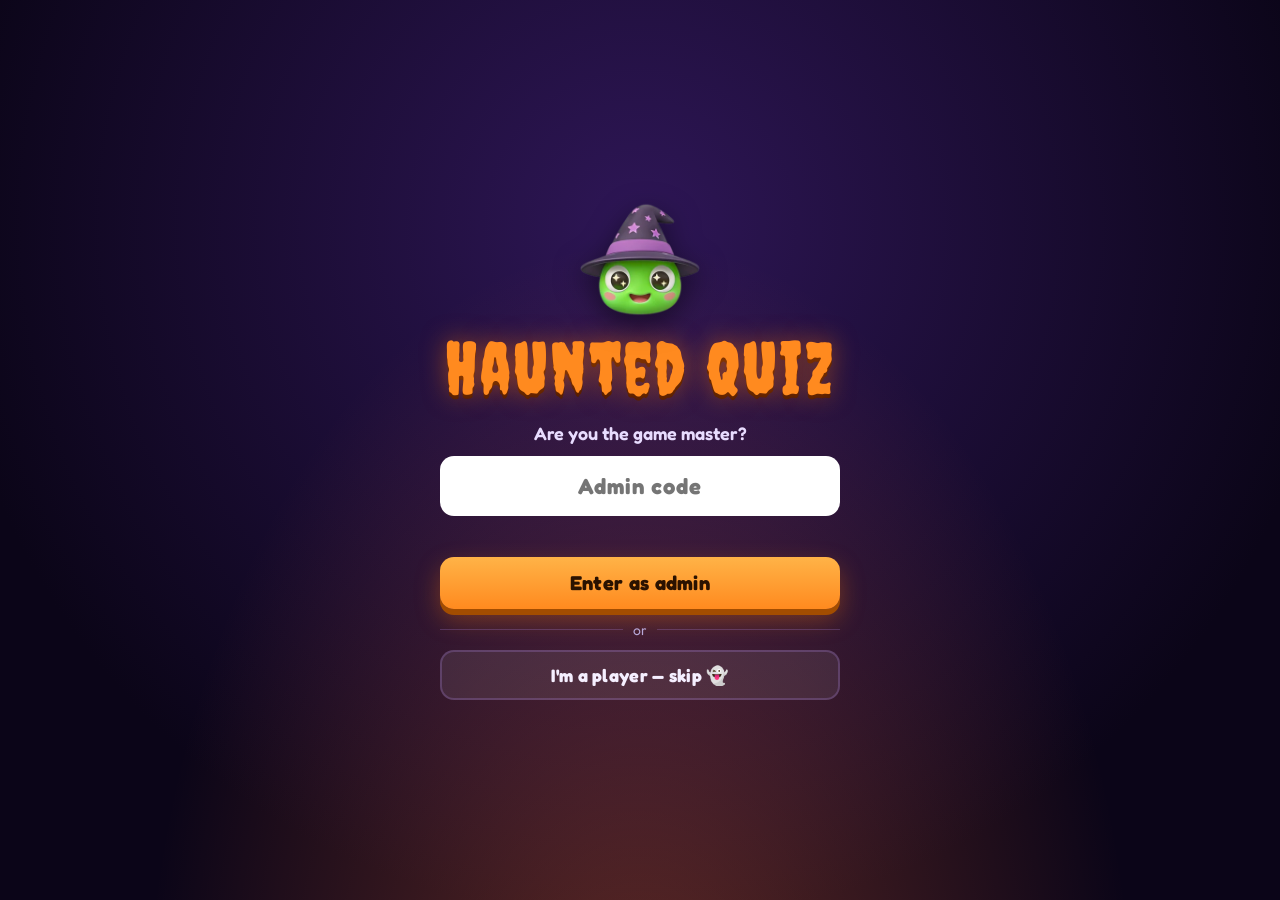
==== index.html @ 43443fa1 "Add files via upload" ====
<!doctype html>
<html lang="en">
<head>
  <meta charset="utf-8">
  <meta name="viewport" content="width=device-width, initial-scale=1">
  <title>Haunted Quiz</title>
  <link rel="icon" href="assets/img/pumpkin.svg">
  <link rel="stylesheet" href="css/common.css">
  <link rel="stylesheet" href="css/host.css">
  <script src="lib/qrcode.js"></script>
  <script src="lib/supabase.js"></script>
  <script type="importmap">{ "imports": { "three": "./lib/three/three.module.js", "three/addons/": "./lib/three/addons/" } }</script>
</head>
<body>
  <div id="stage"></div>

  <div id="loading">
    <p>Summoning the castle…</p>
    <div class="bar"><i></i></div>
  </div>

  <!-- LOBBY -->
  <section id="scr-lobby" class="screen hidden">
    <div class="join-card">
      <div class="logo">Haunted Quiz<small>HALLOWEEN NIGHT</small></div>
      <div class="qr" id="qr"></div>
      <div class="scan">Scan to join, or open</div>
      <div class="url" id="join-url"></div>
      <div class="pin"><span>Game PIN</span><b id="pin">------</b></div>
      <div class="quiz-info" id="quiz-info">Loading quiz…</div>
      <div class="mode-warn hidden" id="mode-warn">LOCAL DEMO mode — players must be tabs in this same browser. Add your Supabase keys in <b>js/config.js</b> to play on phones.</div>
    </div>
    <div class="lobby-main">
      <div class="lobby-top">
        <h2>Waiting for souls…</h2>
        <div class="count-pill" id="count-pill" title="Players in the castle"><img src="assets/avatars/witch.webp" alt=""><b id="count">0</b></div>
      </div>
      <div class="players" id="players">
        <div class="empty"><span class="ghosty">👻</span>Scan the QR code to enter the castle</div>
      </div>
      <div class="lobby-bottom">
        <span class="hint">Click a player to remove them</span>
        <button class="btn" id="btn-start">Start the game</button>
      </div>
    </div>
  </section>

  <!-- INTRO -->
  <section id="scr-intro" class="screen hidden">
    <div class="intro-title">Enter… if you dare!</div>
  </section>

  <!-- QUESTION / REVEAL -->
  <section id="scr-question" class="screen hidden">
    <div class="q-head">
      <div class="q-num" id="q-num"></div>
      <div class="q-text" id="q-text"></div>
    </div>
    <div class="pre-bar"><i id="pre-bar"></i></div>
    <div class="walk-banner"><b id="walk-num">Question 1 of 5</b><span><em>Kamereo</em> sneaks deeper into the hallway…</span></div>
    <div class="q-mid">
      <div class="timer" id="timer">
        <svg viewBox="0 0 100 100"><circle cx="50" cy="50" r="44"/><circle class="prog" id="timer-prog" cx="50" cy="50" r="44" stroke-dasharray="276.46" stroke-dashoffset="0"/></svg>
        <b id="timer-num">20</b>
      </div>
      <div class="q-media" id="q-media"></div>
      <div class="answered"><b id="ans-count">0</b><span>answers</span></div>
    </div>
    <div class="result-banner" id="result-banner"></div>
    <div class="tiles" id="tiles"></div>
  </section>

  <!-- SCOREBOARD -->
  <section id="scr-board" class="screen hidden">
    <div class="board">
      <h2>Scoreboard</h2>
      <div class="sub" id="board-sub"></div>
      <div class="board-grid">
        <div class="dist">
          <div class="dist-q" id="dist-q"></div>
          <div class="dist-bars" id="dist-bars"></div>
          <div class="dist-foot" id="dist-foot"></div>
        </div>
        <div class="board-side">
          <div class="board-list" id="board-list"></div>
          <div class="fastest" id="fastest"></div>
        </div>
      </div>
    </div>
  </section>

  <!-- FINAL -->
  <section id="scr-final" class="screen hidden">
    <h2>The Champions</h2>
    <div class="podium" id="podium"></div>
    <div class="final-rest" id="final-rest"></div>
  </section>
  <canvas id="confetti"></canvas>

  <div class="controls">
    <button class="btn hidden" id="btn-next">Next ▶</button>
  </div>
  <div class="corner">
    <button id="btn-full" title="Fullscreen (F)">⛶</button>
    <button id="btn-mute" title="Mute (M)">🔊</button>
    <button id="btn-restart" class="pill hidden" title="Restart from the beginning">⟲ Restart</button>
    <button id="btn-exit" class="pill hidden" title="Exit to the lobby">✕ Exit</button>
  </div>

  <!-- admin-only question editor (📝) -->
  <aside id="editor" class="editor">
    <div class="editor-top">
      <b>📝 Edit questions</b>
      <button class="link" id="editor-logout" title="Log out admin">Log out</button>
      <button class="x" id="editor-close" title="Close">✕</button>
    </div>
    <div id="editor-body"></div>
  </aside>

  <script type="module" src="js/host.js"></script>
</body>
</html>
---- css/common.css ----
@import url('https://fonts.googleapis.com/css2?family=Creepster&family=Fredoka:wght@400;500;600;700&display=swap');

:root {
  --bg: #0f0820;
  --bg2: #1d0f38;
  --panel: rgba(24, 12, 46, 0.78);
  --panel-solid: #1e1038;
  --line: rgba(190, 150, 255, 0.22);
  --text: #f5efff;
  --muted: #b8a8d8;
  --orange: #ff8a1f;
  --orange2: #ffb347;
  --purple: #8b5cf6;
  --green: #3ddc84;
  --red: #ff4d5e;
  --gold: #ffd166;
  --silver: #d6dde8;
  --bronze: #e0955a;
  --radius: 18px;
  --title: 'Creepster', 'Fredoka', cursive;
  --body: 'Fredoka', system-ui, -apple-system, 'Segoe UI', sans-serif;
}

* { box-sizing: border-box; }
html, body { margin: 0; height: 100%; }
body {
  background: var(--bg);
  color: var(--text);
  font-family: var(--body);
  -webkit-font-smoothing: antialiased;
  overflow: hidden;
  -webkit-tap-highlight-color: transparent;
}
button { font-family: inherit; cursor: pointer; }
.hidden { display: none !important; }

.btn {
  border: 0;
  border-radius: 14px;
  padding: 14px 26px;
  font-size: 20px;
  font-weight: 700;
  color: #2a1200;
  background: linear-gradient(180deg, var(--orange2), var(--orange));
  box-shadow: 0 6px 0 #a34d00, 0 10px 24px rgba(255, 120, 0, 0.35);
  transition: transform .08s, box-shadow .08s, filter .2s;
  letter-spacing: .3px;
}
.btn:hover { filter: brightness(1.08); }
.btn:active { transform: translateY(4px); box-shadow: 0 2px 0 #a34d00, 0 4px 12px rgba(255, 120, 0, 0.3); }
.btn:disabled { filter: grayscale(.8) brightness(.7); cursor: not-allowed; }
.btn.ghost {
  background: rgba(255, 255, 255, 0.08);
  color: var(--text);
  box-shadow: inset 0 0 0 2px var(--line);
}
.btn.ghost:active { transform: translateY(1px); }

/* night background for non-3D pages */
.night-bg {
  position: fixed; inset: 0; z-index: -1; overflow: hidden;
  background:
    radial-gradient(ellipse at 50% 120%, rgba(255, 110, 60, .35), transparent 55%),
    radial-gradient(ellipse at 20% 10%, rgba(120, 60, 220, .35), transparent 50%),
    linear-gradient(180deg, #0b0518 0%, #1d0d3a 55%, #3a1446 100%);
}
.night-bg .moon {
  position: absolute; width: min(46vw, 260px); aspect-ratio: 1; right: -6%; top: 4%;
  background: url('../assets/img/moon.webp') center/contain no-repeat;
  filter: drop-shadow(0 0 40px rgba(255, 230, 150, .55));
  opacity: .95;
}
.night-bg .bats {
  position: absolute; width: min(26vw, 150px); aspect-ratio: 488/706; left: 6%; top: 6%;
  background: url('../assets/img/bats.webp') center/contain no-repeat;
  filter: invert(0) brightness(.4); opacity: .8;
  animation: bats 9s ease-in-out infinite alternate;
}
.night-bg .bushes {
  position: absolute; left: -2%; right: -2%; bottom: -1px; height: min(26vw, 190px);
  background: url('../assets/img/bushes.webp') center bottom/cover no-repeat;
}
.night-bg .fog {
  position: absolute; left: -20%; right: -20%; bottom: 0; height: 40%;
  background: radial-gradient(ellipse at 30% 100%, rgba(200, 180, 255, .18), transparent 60%),
              radial-gradient(ellipse at 75% 100%, rgba(200, 180, 255, .14), transparent 60%);
  animation: fog 14s ease-in-out infinite alternate;
}
@keyframes bats { from { transform: translate(0, 0) rotate(-4deg); } to { transform: translate(18px, -10px) rotate(4deg); } }
@keyframes fog { from { transform: translateX(-4%); } to { transform: translateX(4%); } }

/* avatar head (3D-style PNG heads with transparent background) */
.av {
  width: 64px; height: 64px; position: relative; flex: none;
  display: grid; place-items: center;
}
.av::before { /* soft glow disc behind the head */
  content: ''; position: absolute; inset: 12% 8% 4%; border-radius: 50%;
  background: radial-gradient(circle at 50% 45%, rgba(170, 120, 255, .45), rgba(40, 15, 80, 0) 70%);
}
.av img { position: relative; width: 100%; height: 100%; object-fit: contain; display: block; filter: drop-shadow(0 4px 6px rgba(0, 0, 0, .5)); }

/* answer shapes */
.shape { width: 1em; height: 1em; display: inline-block; flex: none; }
.shape svg { width: 100%; height: 100%; display: block; }

.title-font { font-family: var(--title); letter-spacing: 2px; font-weight: 400; }

/* ---------- entry gate: admin code or skip ---------- */
.gate { position: fixed; inset: 0; z-index: 100; display: grid; place-items: center; padding: 20px;
  background: radial-gradient(ellipse at 50% 120%, rgba(255, 110, 60, .35), transparent 55%), radial-gradient(circle at 50% 25%, #2e1656, #0b0518 75%); }
.gate-card { width: min(400px, 100%); display: flex; flex-direction: column; gap: 12px; text-align: center; animation: gmIn .4s cubic-bezier(.2, 1.4, .4, 1); }
.gate-img { width: 120px; margin: 0 auto; filter: drop-shadow(0 8px 14px rgba(0, 0, 0, .5)); animation: gateFloat 2.6s ease-in-out infinite; }
@keyframes gateFloat { 50% { transform: translateY(-10px); } }
.gate-card h1 { margin: 0; font-family: var(--title); font-weight: 400; font-size: clamp(48px, 13vw, 72px); color: var(--orange); letter-spacing: 2px; text-shadow: 0 0 24px rgba(255, 120, 0, .5), 0 4px 0 #4a1800; line-height: 1; }
.gate-q { margin: 6px 0 0; color: #e8dcff; font-size: 18px; font-weight: 600; }
.gate-card input { font: 700 22px var(--body); letter-spacing: 3px; text-align: center; text-transform: uppercase; padding: 14px; border-radius: 14px; border: 3px solid transparent; outline: none; color: #1d0f38; }
.gate-card input:focus { border-color: var(--orange); }
.gate-card input::placeholder { letter-spacing: 1px; text-transform: none; }
.gate-err { min-height: 1.2em; color: #ff9aa4; font-weight: 600; font-size: 14px; }
.gate-or { display: flex; align-items: center; gap: 10px; color: var(--muted); font-size: 14px; }
.gate-or::before, .gate-or::after { content: ''; flex: 1; height: 1px; background: var(--line); }
.gate-skip { font-size: 18px; }
@keyframes gmIn { from { transform: scale(.85); opacity: 0; } }

/* ---------- 📝 admin-only note button ---------- */
.note-btn { position: fixed; top: 12px; right: 12px; z-index: 80; width: 46px; height: 46px; border-radius: 14px;
  border: 1px solid rgba(255, 209, 102, .6); background: rgba(30, 14, 50, .85); color: #ffd166; display: grid; place-items: center;
  box-shadow: 0 6px 18px rgba(0, 0, 0, .4); backdrop-filter: blur(6px); transition: transform .15s, background .15s; }
.note-btn:hover { transform: scale(1.08); background: rgba(80, 40, 130, .9); }

/* ---------- question editor (admin) ---------- */
.qeditor { display: flex; flex-direction: column; gap: 12px; }
.qeditor .qe-info { background: rgba(255, 255, 255, .05); border: 1px solid var(--line); border-radius: 14px; padding: 12px; font-size: 14px; }
.qeditor .qe-help { color: var(--muted); font-size: 13px; margin-top: 6px; }
.qeditor .ok { color: var(--green); } .qeditor .bad { color: #ff8a95; }
.qe-card { background: var(--panel-solid); border: 1px solid var(--line); border-radius: 14px; padding: 12px; display: flex; flex-direction: column; gap: 8px; }
.qe-head { display: flex; align-items: center; }
.qe-head b { flex: 1; }
.qe-tools button { border: 0; background: rgba(255, 255, 255, .08); color: #fff; border-radius: 8px; width: 34px; height: 30px; margin-left: 4px; font-size: 15px; }
.qe-card textarea, .qe-card input { width: 100%; font: 600 16px var(--body); border-radius: 10px; border: 2px solid transparent; padding: 10px; color: #1d0f38; background: #fff; resize: vertical; outline: none; }
.qe-card textarea:focus, .qe-card input:focus { border-color: var(--orange); }
.qe-card .ans { display: flex; align-items: center; gap: 8px; }
.qe-card .ans span { width: 26px; height: 26px; border-radius: 50%; display: grid; place-items: center; font-weight: 700; flex: none; }
.qe-card .ans.ok span { background: var(--green); color: #06311b; }
.qe-card .ans.ok input { border-color: rgba(61, 220, 132, .7); }
.qe-card .ans.bad span { background: rgba(255, 77, 94, .35); color: #fff; }
.qe-add { width: 100%; font-size: 17px; }
.qe-savebar { position: sticky; bottom: 0; display: flex; align-items: center; gap: 12px; padding: 12px 0 4px; background: linear-gradient(transparent, #160b2a 30%); }
.qe-savebar .qe-status { flex: 1; font-size: 14px; color: var(--muted); }
.qe-savebar .qe-status.warn { color: #ffd166; }
.qe-savebar .btn { padding: 12px 26px; font-size: 18px; }
.toast { position: fixed; left: 50%; top: 16px; transform: translateX(-50%); z-index: 120; background: #2a1450; border: 1px solid var(--line); padding: 10px 18px; border-radius: 12px; max-width: 92vw; box-shadow: 0 10px 30px rgba(0, 0, 0, .5); }

/* ---------- 3D stage overlay (big screen + phones) ---------- */
.stage-canvas { position: absolute; inset: 0; width: 100%; height: 100%; display: block; }
.stage-overlay { position: absolute; inset: 0; pointer-events: none; overflow: hidden; z-index: 2; }
.stage-overlay .flash { position: absolute; inset: 0; background: #e8efff; opacity: 0; mix-blend-mode: screen; }
.stage-overlay .flash.warm { background: #fff3d0; mix-blend-mode: normal; }
.stage-overlay .bolt { position: absolute; inset: 0; width: 100%; height: 100%; opacity: 0; }
.stage-overlay .bolt polyline { fill: none; stroke: rgba(170, 190, 255, .7); stroke-width: 1.4; vector-effect: non-scaling-stroke; stroke-width: 10px; filter: blur(3px); }
.stage-overlay .bolt polyline.core { stroke: #fff; stroke-width: 3px; filter: none; }
.bubble {
  position: absolute; left: 0; top: 0; white-space: nowrap;
  background: #fff; color: #23103e; font-weight: 700; font-size: clamp(16px, 1.6vw, 26px);
  padding: 8px 16px; border-radius: 18px; box-shadow: 0 6px 18px rgba(0, 0, 0, .35);
  animation: bubbleIn .35s cubic-bezier(.2, 1.6, .4, 1) both;
}
.bubble::after { content: ''; position: absolute; left: 50%; bottom: -9px; margin-left: -9px; border: 9px solid transparent; border-bottom: 0; border-top-color: #fff; }
.bubble.shout { background: #ffe066; }
.bubble.shout::after { border-top-color: #ffe066; }
.bubble.boo { background: #ff4d5e; color: #fff; font-family: var(--title); font-size: clamp(30px, 4vw, 64px); letter-spacing: 3px; padding: 6px 22px; }
.bubble.boo::after { border-top-color: #ff4d5e; }
.bubble.good { background: #3ddc84; color: #06311b; }
.bubble.good::after { border-top-color: #3ddc84; }
.bubble.small { font-size: 22px; padding: 4px 10px; }
@keyframes bubbleIn { from { opacity: 0; scale: .4; } to { opacity: 1; scale: 1; } }
.stage-canvas { animation: stageFade 1.2s both; }
@keyframes stageFade { from { opacity: 0; } }

/* ---------- editor v6: countdown + media ---------- */
.qe-alltime { margin-top: 10px; display: flex; align-items: center; flex-wrap: wrap; gap: 8px; font-weight: 600; font-size: 14px; }
.qe-alltime input { width: 70px; font: 700 15px var(--body); border-radius: 8px; border: 2px solid transparent; padding: 5px 8px; color: #1d0f38; text-align: center; outline: none; }
.qe-alltime input:focus { border-color: var(--orange); }
.qe-mini { border: 1px solid var(--line); background: rgba(255, 255, 255, .08); color: #fff; border-radius: 9px; padding: 6px 11px; font: 600 13px var(--body); white-space: nowrap; }
.qe-mini:hover { background: rgba(255, 255, 255, .16); }
.qe-mini.danger { color: #ffb3b9; border-color: rgba(255, 120, 130, .4); }
.qe-time { display: flex; align-items: center; flex-wrap: wrap; gap: 6px; font-size: 14px; font-weight: 600; color: var(--muted); }
.qe-card .qe-time input { width: 74px; padding: 6px 8px; font-size: 15px; text-align: center; }
.qe-chips { display: inline-flex; gap: 4px; margin-left: auto; }
.qe-chips button { border: 1px solid var(--line); background: rgba(255, 255, 255, .06); color: var(--muted); border-radius: 99px; padding: 4px 10px; font: 600 12.5px var(--body); }
.qe-chips button.on { background: var(--orange); border-color: var(--orange); color: #2a1200; }
.qe-media { display: flex; flex-direction: column; gap: 6px; padding: 8px; border-radius: 10px; border: 1px dashed rgba(190, 150, 255, .35); background: rgba(255, 255, 255, .03); }
.qe-mbtns { display: flex; flex-wrap: wrap; gap: 6px; }
.qe-mprev { display: flex; gap: 10px; align-items: center; }
.qe-mthumb { width: 132px; max-height: 96px; object-fit: contain; border-radius: 8px; background: #000; flex: none; display: block; }
.qe-mside { display: flex; flex-direction: column; gap: 6px; min-width: 0; }
.qe-mnote { font-size: 12.5px; color: var(--green); line-height: 1.35; }
.qe-mnote.warn { color: #ffd166; }
.qe-merr { font-size: 13px; color: #ffb3b9; background: rgba(255, 77, 94, .12); border: 1px solid rgba(255, 77, 94, .35); padding: 7px 9px; border-radius: 8px; line-height: 1.35; }
.qe-mhint { font-size: 12px; color: var(--muted); line-height: 1.35; }
.qe-mbusy { display: flex; align-items: center; gap: 8px; font-size: 13px; color: var(--muted); }
.spin { width: 14px; height: 14px; border-radius: 50%; border: 2px solid rgba(255, 255, 255, .25); border-top-color: var(--orange); animation: spin .8s linear infinite; flex: none; display: inline-block; }
@keyframes spin { to { transform: rotate(360deg); } }
---- css/host.css ----
/* ================= HOST (big screen) ================= */
#stage { position: fixed; inset: 0; z-index: 0; }

.screen { position: fixed; inset: 0; z-index: 5; pointer-events: none; }
.screen > * { pointer-events: auto; }

/* loading */
body { background: radial-gradient(ellipse at 60% 40%, #3a1a5e, #12081f 70%); }
#loading { position: fixed; left: 50%; bottom: 22px; transform: translateX(-50%); z-index: 50; background: var(--panel); border: 1px solid var(--line); border-radius: 14px; padding: 10px 18px; transition: opacity .6s; display: flex; align-items: center; gap: 14px; }
#loading p { margin: 0; color: var(--muted); font-size: 15px; white-space: nowrap; }
#loading .bar { width: 180px; height: 8px; border-radius: 99px; background: rgba(255, 255, 255, .1); overflow: hidden; }
#loading .bar i { display: block; height: 100%; width: 0; background: linear-gradient(90deg, var(--purple), var(--orange)); transition: width .3s; }

/* ---------- lobby ---------- */
#scr-lobby { display: grid; grid-template-columns: minmax(300px, 25vw) 1fr; gap: 2vw; padding: 2.2vw; background: linear-gradient(90deg, rgba(10, 4, 24, .78), rgba(10, 4, 24, .35) 60%, rgba(10, 4, 24, .55)); }
.join-card {
  background: var(--panel); border: 1px solid var(--line); border-radius: 26px; padding: 22px;
  display: flex; flex-direction: column; align-items: center; gap: 12px; align-self: start;
  backdrop-filter: blur(8px); box-shadow: 0 20px 60px rgba(0, 0, 0, .4);
}
.join-card .logo { font-family: var(--title); font-size: clamp(34px, 3.4vw, 60px); color: var(--orange); line-height: .95; text-align: center; text-shadow: 0 0 24px rgba(255, 120, 0, .45); }
.join-card .logo small { display: block; font-size: .5em; color: #c9a8ff; letter-spacing: 4px; }
.qr { background: #fff; border-radius: 18px; padding: 12px; width: 100%; aspect-ratio: 1; display: grid; place-items: center; position: relative; }
.qr svg, .qr img { width: 100%; height: 100%; display: block; }
.qr::after { content: ''; position: absolute; width: 22%; aspect-ratio: 1; background: url('../assets/avatars/witch.webp') center/86% no-repeat #fff; border-radius: 12px; }
.join-card .scan { color: var(--muted); font-size: 15px; text-align: center; }
.join-card .url { font-weight: 600; font-size: 15px; color: #fff; word-break: break-all; text-align: center; background: rgba(255, 255, 255, .07); padding: 6px 10px; border-radius: 10px; }
.pin { text-align: center; }
.pin span { display: block; font-size: 14px; color: var(--muted); text-transform: uppercase; letter-spacing: 3px; }
.pin b { font-size: clamp(40px, 3.6vw, 64px); letter-spacing: 8px; color: #fff; }
.mode-warn { font-size: 13px; color: #ffcf8a; background: rgba(255, 140, 0, .14); border: 1px solid rgba(255, 140, 0, .35); padding: 8px 10px; border-radius: 10px; text-align: center; }

.lobby-main { display: flex; flex-direction: column; min-height: 0; }
.lobby-top { position: relative; display: flex; align-items: center; justify-content: center; margin-bottom: 16px; min-height: clamp(64px, 6vw, 100px); padding: 0 clamp(150px, 13vw, 230px); }
.lobby-top h2 { font-family: var(--title); font-weight: 400; font-size: clamp(36px, 3.6vw, 64px); margin: 0; color: #fff; text-shadow: 0 0 20px rgba(160, 100, 255, .7); letter-spacing: 3px; text-align: center; white-space: nowrap; }
.count-pill { position: absolute; right: 64px; top: 50%; translate: 0 -50%; display: flex; align-items: center; gap: 6px; background: var(--panel); border: 1px solid var(--line); padding: 6px 20px 6px 8px; border-radius: 99px; box-shadow: 0 8px 22px rgba(0, 0, 0, .35); backdrop-filter: blur(6px); }
.count-pill img { width: clamp(40px, 3.4vw, 58px); height: clamp(40px, 3.4vw, 58px); object-fit: contain; filter: drop-shadow(0 3px 6px rgba(0, 0, 0, .5)); animation: floaty 2.6s ease-in-out infinite; }
.count-pill b { font-size: clamp(30px, 2.8vw, 48px); line-height: 1; color: var(--orange2); min-width: 1.1em; text-align: center; font-variant-numeric: tabular-nums; }
.count-pill.bump b { animation: bump .4s; }
@keyframes bump { 50% { transform: scale(1.4); color: #fff; } }
.players {
  flex: 1; min-height: 0; overflow-y: auto; scrollbar-width: none; display: flex; flex-wrap: wrap; align-content: flex-start; justify-content: center;
  gap: 14px 10px; padding: 10px;
}
.players .empty { margin: auto; color: var(--muted); font-size: 24px; text-align: center; }
.players .empty .ghosty { font-size: 64px; display: block; animation: floaty 2.4s ease-in-out infinite; }
.pchip { display: flex; flex-direction: column; align-items: center; width: 104px; cursor: pointer; animation: pop .5s cubic-bezier(.2, 1.6, .4, 1) both; }
.pchip .bob { animation: floaty 2.6s ease-in-out infinite; animation-delay: var(--d, 0s); will-change: transform; }
.pchip .av { width: 70px; height: 70px; }
.pchip .nm { margin-top: 6px; max-width: 104px; font-weight: 700; font-size: 15px; background: rgba(15, 6, 30, .82); border: 1px solid var(--line); padding: 3px 10px; border-radius: 10px; white-space: nowrap; overflow: hidden; text-overflow: ellipsis; }
.pchip:hover .nm { background: var(--red); text-decoration: line-through; }
.players.dense { gap: 10px 6px; }
.players.dense .pchip { width: 84px; }
.players.dense .pchip .av { width: 54px; height: 54px; }
.players.dense .pchip .nm { font-size: 13px; max-width: 84px; padding: 2px 7px; }
.players.xdense { gap: 6px 4px; padding: 4px; }
.players.xdense .pchip { width: 68px; }
.players.xdense .pchip .av { width: 42px; height: 42px; border-width: 2px; }
.players.xdense .pchip .nm { font-size: 11.5px; max-width: 68px; padding: 1px 6px; margin-top: 3px; }
@keyframes pop { from { opacity: 0; transform: scale(.2) translateY(30px); } to { opacity: 1; transform: none; } }
@keyframes floaty { 0%, 100% { transform: translateY(0); } 50% { transform: translateY(-7px); } }
.lobby-bottom { display: flex; justify-content: flex-end; align-items: center; gap: 14px; padding-top: 10px; }
.lobby-bottom .hint { color: var(--muted); margin-right: auto; font-size: 15px; }
#btn-start { font-size: 26px; padding: 16px 44px; }

/* ---------- intro ---------- */
#scr-intro .intro-title { position: absolute; left: 0; right: 0; bottom: 12vh; text-align: center; font-family: var(--title); font-size: clamp(40px, 6vw, 100px); color: #fff; text-shadow: 0 0 30px rgba(255, 90, 40, .8), 0 6px 0 #3a0c0c; opacity: 0; animation: introTitle 6s ease-in-out 1.2s forwards; letter-spacing: 4px; }
@keyframes introTitle { 0% { opacity: 0; transform: scale(.8); } 20%, 75% { opacity: 1; transform: scale(1); } 100% { opacity: 0; transform: scale(1.15); } }

/* ---------- question ---------- */
#scr-question { display: flex; flex-direction: column; padding: 1.6vw 2vw calc(1.6vw + 64px); gap: 1vw; }
.q-head { display: flex; align-items: stretch; gap: 1.2vw; }
.q-num {
  flex: none; display: flex; flex-direction: column; align-items: center; justify-content: center; gap: 5px;
  min-width: clamp(112px, 9vw, 160px); padding: 10px 16px; border-radius: 18px; color: #fff;
  background: linear-gradient(160deg, rgba(62, 28, 116, .96), rgba(22, 9, 44, .96));
  border: 2px solid rgba(255, 138, 31, .8);
  box-shadow: 0 0 0 4px rgba(255, 138, 31, .12), 0 0 28px rgba(255, 120, 0, .25), 0 10px 30px rgba(0, 0, 0, .45), inset 0 1px 0 rgba(255, 255, 255, .14);
}
.qn-lbl { font-size: clamp(11px, .8vw, 14px); letter-spacing: 3px; text-transform: uppercase; color: #cbb0ff; font-weight: 600; }
.qn-val { display: flex; align-items: baseline; line-height: .9; }
.qn-val b { font-family: var(--title); font-weight: 400; font-size: clamp(42px, 3.8vw, 68px); color: var(--orange); text-shadow: 0 0 18px rgba(255, 120, 0, .6), 0 3px 0 #4a1800; }
.qn-val small { font-size: clamp(18px, 1.5vw, 28px); color: rgba(255, 255, 255, .6); font-weight: 700; margin-left: 3px; }
.qn-dots { display: flex; gap: 5px; flex-wrap: wrap; justify-content: center; max-width: 150px; }
.qn-dots i { width: 9px; height: 9px; border-radius: 50%; background: rgba(255, 255, 255, .2); transition: all .3s; }
.qn-dots i.done { background: var(--orange); }
.qn-dots i.cur { background: #fff; box-shadow: 0 0 10px #fff; transform: scale(1.3); }
.qn-bar { width: 100%; height: 6px; border-radius: 99px; background: rgba(255, 255, 255, .2); overflow: hidden; }
.qn-bar i { display: block; height: 100%; background: var(--orange); }
.q-text { flex: 1; background: rgba(255, 255, 255, .96); color: #1d0f38; border-radius: 18px; padding: 1.1vw 2vw; font-weight: 700; font-size: clamp(22px, 2.5vw, 46px); text-align: center; display: grid; place-items: center; box-shadow: 0 10px 30px rgba(0, 0, 0, .35); line-height: 1.15; }
.q-mid { flex: 1; display: flex; align-items: center; justify-content: space-between; pointer-events: none; }
.timer { width: clamp(90px, 9vw, 150px); aspect-ratio: 1; position: relative; display: grid; place-items: center; pointer-events: none; }
.timer svg { position: absolute; inset: 0; transform: rotate(-90deg); }
.timer circle { fill: rgba(20, 8, 40, .82); stroke: rgba(255, 255, 255, .15); stroke-width: 8; }
.timer circle.prog { fill: none; stroke: var(--orange); stroke-linecap: round; transition: stroke .3s; }
.timer.urgent circle.prog { stroke: var(--red); }
.timer b { position: relative; font-size: clamp(36px, 3.6vw, 64px); font-weight: 700; }
.timer.urgent b { animation: pulse .5s infinite alternate; color: #ffb3b9; }
@keyframes pulse { to { transform: scale(1.15); } }
.answered { background: rgba(20, 8, 40, .82); border: 1px solid var(--line); border-radius: 18px; padding: 10px 22px; text-align: center; min-width: 8vw; }
.answered b { display: block; font-size: clamp(34px, 3.4vw, 60px); line-height: 1; }
.answered span { color: var(--muted); font-size: 16px; }
.tiles { display: grid; grid-template-columns: 1fr 1fr; gap: 1vw; transition: all .5s; }
.tile {
  --c: #e5482f; --d: #9e2a17;
  background: linear-gradient(180deg, color-mix(in srgb, var(--c) 92%, #fff), var(--c));
  border-radius: 16px; min-height: 11vh; display: flex; align-items: center; gap: 1.2vw; padding: 1vw 1.6vw;
  font-size: clamp(20px, 2.1vw, 38px); font-weight: 700; color: #fff; text-shadow: 0 2px 0 rgba(0, 0, 0, .25);
  box-shadow: 0 7px 0 var(--d), 0 12px 24px rgba(0, 0, 0, .35); position: relative; overflow: hidden;
  animation: tileIn .45s cubic-bezier(.2, 1.4, .4, 1) both; transition: opacity .4s, filter .4s, transform .4s, min-height .5s;
}
.tile:nth-child(2) { animation-delay: .06s; } .tile:nth-child(3) { animation-delay: .12s; } .tile:nth-child(4) { animation-delay: .18s; }
@keyframes tileIn { from { opacity: 0; transform: translateY(40px) scale(.9); } }
.tile .shape { font-size: 1.3em; filter: drop-shadow(0 2px 0 rgba(0, 0, 0, .25)); }
.tile .txt { flex: 1; }
.tile .cnt { display: none; align-items: center; gap: 8px; font-size: .8em; }
.tile .mark { display: none; width: 1.3em; height: 1.3em; border-radius: 50%; background: #fff; color: var(--c); place-items: center; font-size: .9em; }
/* reveal state */
#scr-question.reveal .tiles { grid-template-columns: repeat(4, 1fr); }
#scr-question.reveal .tile { min-height: 8vh; font-size: clamp(16px, 1.5vw, 26px); }
#scr-question.reveal .tile .cnt { display: flex; }
#scr-question.reveal .tile.wrong { opacity: .35; filter: grayscale(.6); transform: scale(.96); }
#scr-question.reveal .tile.right { transform: translateY(-6px); box-shadow: 0 7px 0 var(--d), 0 0 0 4px #fff, 0 0 40px color-mix(in srgb, var(--c) 80%, transparent); }
#scr-question.reveal .tile.right .mark { display: grid; }
#scr-question.reveal .q-mid .timer, #scr-question.reveal .q-mid .answered { opacity: 0; }
#scr-question.pre .tiles, #scr-question.pre .q-mid .timer, #scr-question.pre .q-mid .answered { visibility: hidden; }
/* picture / GIF / video under the question */
.q-media { flex: 1; align-self: stretch; display: flex; align-items: center; justify-content: center; min-width: 0; min-height: 0; padding: 0 2vw; }
.q-media:empty { visibility: hidden; }
.qmedia { display: block; max-width: min(48vw, 100%); max-height: 36vh; width: auto; height: auto; border-radius: 16px; object-fit: contain; background: #000;
  border: 3px solid rgba(255, 255, 255, .92); box-shadow: 0 14px 40px rgba(0, 0, 0, .6); animation: tileIn .5s cubic-bezier(.2, 1.4, .4, 1) both; }
#scr-question.pre .qmedia { max-height: 44vh; }
#scr-question.reveal .q-media { visibility: hidden; }
#scr-question.pre .q-text { font-size: clamp(30px, 3.6vw, 66px); padding: 3vw; }
.pre-bar { height: 10px; border-radius: 99px; background: rgba(255, 255, 255, .15); overflow: hidden; display: none; }
.pre-bar i { display: block; height: 100%; width: 100%; background: linear-gradient(90deg, var(--purple), var(--orange)); transform-origin: left; }
#scr-question.pre .pre-bar { display: block; }
.result-banner {
  position: absolute; left: 50%; bottom: calc(1.6vw + 64px + 8vh + 2.4vw); transform: translateX(-50%); display: none;
  font-family: var(--title); font-size: clamp(26px, 2.6vw, 48px); letter-spacing: 3px; padding: 6px 30px; border-radius: 16px;
  background: rgba(15, 6, 30, .8); border: 2px solid var(--line); white-space: nowrap; animation: pop .5s both;
}
#scr-question.reveal .result-banner { display: block; }

/* ---------- scoreboard ---------- */
#scr-board { display: grid; place-items: center; background: radial-gradient(ellipse at center, rgba(10, 4, 24, .55), rgba(10, 4, 24, .88)); }
.board { width: min(1560px, 94vw); }
.board-grid { display: grid; grid-template-columns: minmax(0, 1fr) minmax(0, 1.2fr); gap: 2vw; align-items: stretch; }
.board-side { display: flex; flex-direction: column; min-width: 0; }
/* answer distribution chart */
.dist { background: rgba(24, 12, 46, .9); border: 1px solid var(--line); border-radius: 22px; padding: 18px 20px 14px; display: flex; flex-direction: column; gap: 12px; box-shadow: 0 10px 30px rgba(0, 0, 0, .4); min-height: 46vh; }
.dist-q { font-weight: 700; font-size: clamp(16px, 1.3vw, 22px); color: #fff; text-align: center; line-height: 1.25; display: -webkit-box; -webkit-line-clamp: 2; -webkit-box-orient: vertical; overflow: hidden; }
.dist-bars { flex: 1; display: grid; grid-template-columns: repeat(4, minmax(0, 1fr)); gap: clamp(8px, 1vw, 16px); min-height: 0; }
.dcol { --c: #e5482f; --d: #9e2a17; display: flex; flex-direction: column; gap: 8px; min-width: 0; animation: tileIn .5s cubic-bezier(.2, 1.4, .4, 1) both; }
.dcol:nth-child(2) { animation-delay: .07s; } .dcol:nth-child(3) { animation-delay: .14s; } .dcol:nth-child(4) { animation-delay: .21s; }
.dval { text-align: center; line-height: 1; }
.dval b { display: block; font-size: clamp(26px, 2.4vw, 44px); }
.dval small { color: var(--muted); font-size: clamp(14px, 1.1vw, 19px); font-weight: 700; }
.dcol.right .dval b { color: var(--green); }
.dbar { flex: 1; min-height: 60px; position: relative; display: flex; align-items: flex-end; background: rgba(255, 255, 255, .05); border-radius: 12px 12px 6px 6px; overflow: hidden; }
.dbar i { width: 100%; height: 0; background: linear-gradient(180deg, color-mix(in srgb, var(--c) 82%, #fff), var(--c)); border-radius: 10px 10px 4px 4px; box-shadow: inset 0 -6px 0 var(--d); transition: height 1.1s cubic-bezier(.2, 1, .3, 1) .25s; }
.dok { position: absolute; top: 8px; left: 50%; translate: -50% 0; width: clamp(28px, 2.2vw, 38px); aspect-ratio: 1; border-radius: 50%; background: #fff; color: var(--c); display: grid; place-items: center; font-weight: 800; font-size: clamp(16px, 1.3vw, 22px); box-shadow: 0 0 18px rgba(255, 255, 255, .7); }
.dlbl { display: flex; align-items: center; gap: 6px; background: var(--c); border-radius: 10px; padding: 8px 10px; font-weight: 700; font-size: clamp(13px, 1vw, 17px); color: #fff; min-height: 3.3em; box-shadow: 0 4px 0 var(--d); text-shadow: 0 1px 0 rgba(0, 0, 0, .25); }
.dlbl .shape { font-size: 1.1em; }
.dlbl .t { overflow: hidden; display: -webkit-box; -webkit-line-clamp: 2; -webkit-box-orient: vertical; line-height: 1.15; }
.dcol.wrong .dbar, .dcol.wrong .dlbl { opacity: .55; filter: saturate(.7); }
.dcol.right .dlbl { box-shadow: 0 4px 0 var(--d), 0 0 0 3px #fff; }
.dist-foot { display: flex; justify-content: center; flex-wrap: wrap; gap: 6px 20px; color: var(--muted); font-size: clamp(14px, 1.1vw, 18px); }
.dist-foot b { color: #fff; }
.dist-foot .ok b { color: var(--green); }
.board h2 { font-family: var(--title); text-align: center; font-size: clamp(44px, 4.6vw, 84px); margin: 0 0 6px; color: var(--orange); text-shadow: 0 0 26px rgba(255, 120, 0, .5); letter-spacing: 4px; }
.board .sub { text-align: center; color: var(--muted); font-size: 20px; margin-bottom: 20px; }
.board-list { position: relative; }
.row {
  display: grid; grid-template-columns: 64px 64px 1fr auto auto; align-items: center; gap: 18px;
  background: var(--panel-solid); border: 1px solid var(--line); border-radius: 16px; padding: 10px 20px; margin-bottom: 12px;
  font-size: clamp(20px, 1.8vw, 30px); font-weight: 600; box-shadow: 0 8px 24px rgba(0, 0, 0, .35);
  transition: transform .8s cubic-bezier(.3, 1.2, .4, 1);
}
.row .rk { font-size: 1.3em; font-weight: 700; text-align: center; color: var(--muted); }
.row:nth-child(1) .rk { color: var(--gold); } .row:nth-child(2) .rk { color: var(--silver); } .row:nth-child(3) .rk { color: var(--bronze); }
.row .av { width: 56px; height: 56px; }
.row .nm { overflow: hidden; text-overflow: ellipsis; white-space: nowrap; }
.row .gain { font-size: .75em; color: var(--green); text-align: right; }
.row .gain small { display: block; color: var(--muted); font-size: .8em; }
.row .gain.zero { color: var(--muted); }
.row .tot { font-size: 1.15em; font-weight: 700; min-width: 4.5em; text-align: right; font-variant-numeric: tabular-nums; }
.row.up { animation: rowUp .6s; }
@keyframes rowUp { 0% { background: #3b2a12; } }
.board .fastest { margin-top: 14px; text-align: center; font-size: 20px; color: #ffe2a8; }

/* ---------- final / podium ---------- */
#scr-final { display: flex; flex-direction: column; align-items: center; justify-content: flex-end; background: linear-gradient(180deg, rgba(10, 4, 24, .3), rgba(10, 4, 24, .85)); padding-bottom: 0; }
#scr-final h2 { font-family: var(--title); font-size: clamp(48px, 5vw, 96px); color: var(--orange); margin: 0 0 auto; padding-top: 3vh; text-shadow: 0 0 30px rgba(255, 120, 0, .6); letter-spacing: 4px; }
.podium { display: flex; align-items: flex-end; justify-content: center; gap: 1.6vw; width: min(1100px, 92vw); }
.pod { flex: 1; display: flex; flex-direction: column; align-items: center; opacity: 0; transform: translateY(60px); transition: all .9s cubic-bezier(.2, 1.3, .4, 1); }
.pod.show { opacity: 1; transform: none; }
.pod .av { width: clamp(80px, 8vw, 140px); height: clamp(80px, 8vw, 140px); border-width: 5px; }
.pod.p1 .av img { filter: drop-shadow(0 0 18px rgba(255, 209, 102, .9)); }
.pod.p1 .av { width: clamp(100px, 10vw, 170px); height: clamp(100px, 10vw, 170px); }
.pod .crown { font-size: clamp(36px, 3.4vw, 60px); height: 1.1em; }
.pod .nm { font-size: clamp(22px, 2.2vw, 40px); font-weight: 700; margin: 8px 0 2px; max-width: 100%; overflow: hidden; text-overflow: ellipsis; white-space: nowrap; }
.pod .sc { font-size: clamp(18px, 1.7vw, 30px); color: var(--orange2); font-weight: 700; }
.pod .cc { font-size: 15px; color: var(--muted); margin-bottom: 10px; }
.pod .block { width: 100%; border-radius: 18px 18px 0 0; display: grid; place-items: start center; padding-top: 14px; font-family: var(--title); font-size: clamp(54px, 6vw, 110px); color: rgba(255, 255, 255, .9); box-shadow: inset 0 6px 0 rgba(255, 255, 255, .25); }
.pod.p1 .block { height: 34vh; background: linear-gradient(180deg, #ffcf4a, #c98a00); }
.pod.p2 .block { height: 25vh; background: linear-gradient(180deg, #d9e1ec, #8e9aab); }
.pod.p3 .block { height: 18vh; background: linear-gradient(180deg, #f0a46a, #a65b25); }
.final-rest { position: absolute; right: 2vw; top: 14vh; width: min(320px, 24vw); background: var(--panel); border: 1px solid var(--line); border-radius: 16px; padding: 10px 14px; font-size: 16px; opacity: 0; transition: opacity 1s; }
.final-rest.show { opacity: 1; }
.final-rest div { display: flex; gap: 8px; padding: 4px 0; border-bottom: 1px solid rgba(255, 255, 255, .06); }
.final-rest div b { width: 2em; color: var(--muted); }
.final-rest div span { flex: 1; overflow: hidden; text-overflow: ellipsis; white-space: nowrap; }
#confetti { position: fixed; inset: 0; z-index: 6; pointer-events: none; }

/* ---------- host controls ---------- */
.controls { position: fixed; right: 1.6vw; bottom: 1.6vw; z-index: 20; display: flex; gap: 10px; }
.controls .btn { font-size: 18px; padding: 12px 20px; }
#btn-next { min-width: 140px; }
.corner { position: fixed; left: 1.2vw; bottom: 1.2vw; z-index: 20; display: flex; gap: 8px; }
.corner button { width: 44px; height: 44px; border-radius: 12px; border: 1px solid var(--line); background: rgba(20, 8, 40, .7); color: #fff; font-size: 20px; }
.toast { position: fixed; top: 16px; left: 50%; transform: translateX(-50%); z-index: 30; background: #2a1450; border: 1px solid var(--line); padding: 10px 18px; border-radius: 12px; animation: pop .3s; }

/* ---------- walk (mascot moving) ---------- */
.walk-banner { display: none; position: absolute; left: 50%; top: 4vh; transform: translateX(-50%); text-align: center; pointer-events: none; }
.walk-banner b { display: inline-block; font-family: var(--title); font-weight: 400; letter-spacing: 3px; font-size: clamp(30px, 3.6vw, 64px); color: var(--orange); text-shadow: 0 0 24px rgba(255, 120, 0, .6), 0 4px 0 #3a1000; animation: pop .5s cubic-bezier(.2, 1.6, .4, 1) both; }
.walk-banner span em { font-style: normal; color: var(--orange2); font-weight: 700; }
.walk-banner span { display: block; margin-top: 6px; color: #e8dcff; font-size: clamp(16px, 1.4vw, 24px); text-shadow: 0 2px 8px #000; animation: fadeIn 1s .4s both; }
@keyframes fadeIn { from { opacity: 0; } }
#scr-question.walk .walk-banner { display: block; }
#scr-question.walk .q-head, #scr-question.walk .q-mid, #scr-question.walk .tiles { visibility: hidden; }
.q-text.pop { animation: qpop .55s cubic-bezier(.2, 1.4, .4, 1) both; }
@keyframes qpop { from { opacity: 0; transform: translateY(-30px) scale(.85) rotateX(30deg); } }

/* ---------- game buttons ---------- */
.corner .pill { width: auto; padding: 0 14px; font-size: 15px; font-weight: 600; font-family: var(--body); }
.corner .pill:hover { background: rgba(255, 77, 94, .35); }

/* ---------- phone gate ---------- */
#phone-gate { position: fixed; inset: 0; z-index: 60; display: grid; place-items: center; padding: 20px; background: radial-gradient(circle at 50% 30%, #2a1450, #0b0518); }
.pg-card { width: min(420px, 100%); text-align: center; display: flex; flex-direction: column; gap: 14px; align-items: stretch; }
.pg-card img { width: 120px; margin: 0 auto; filter: drop-shadow(0 6px 12px rgba(0,0,0,.5)); }
.pg-card h2 { font-family: var(--title); font-weight: 400; font-size: 52px; color: var(--orange); margin: 0; letter-spacing: 2px; }
.pg-card p { color: var(--muted); margin: 0 0 6px; }
.pg-card .btn { text-decoration: none; text-align: center; }

.quiz-info { font-size: 13px; color: var(--muted); background: rgba(255,255,255,.06); padding: 4px 12px; border-radius: 99px; }

/* ---------- admin editor drawer ---------- */
.editor { position: fixed; top: 0; right: 0; bottom: 0; width: min(520px, 100vw); z-index: 85; background: #160b2a; border-left: 1px solid var(--line);
  box-shadow: -20px 0 50px rgba(0, 0, 0, .5); transform: translateX(105%); transition: transform .35s cubic-bezier(.2, .9, .3, 1); display: flex; flex-direction: column; }
.editor.open { transform: none; }
.editor-top { display: flex; align-items: center; gap: 10px; padding: 14px 70px 12px 18px; border-bottom: 1px solid var(--line); }
.editor-top b { flex: 1; font-size: 18px; }
.editor-top .link { background: none; border: 0; color: var(--muted); font: 600 14px var(--body); }
.editor-top .x { border: 0; background: rgba(255, 255, 255, .08); color: #fff; border-radius: 10px; width: 36px; height: 36px; font-size: 16px; }
#editor-body { flex: 1; overflow-y: auto; padding: 14px 18px 0; }
body.editing .note-btn { background: var(--orange); color: #2a1200; }
/* keep content clear of the 📝 button */
.q-head { padding-right: 58px; }
.lobby-top { padding-right: 58px; }
/* reveal banner */
.result-banner b { font-family: var(--body); font-weight: 700; }
.result-banner.good { color: var(--green); border-color: rgba(61, 220, 132, .5); }
.result-banner.bad { color: #ff7a88; border-color: rgba(255, 77, 94, .5); }
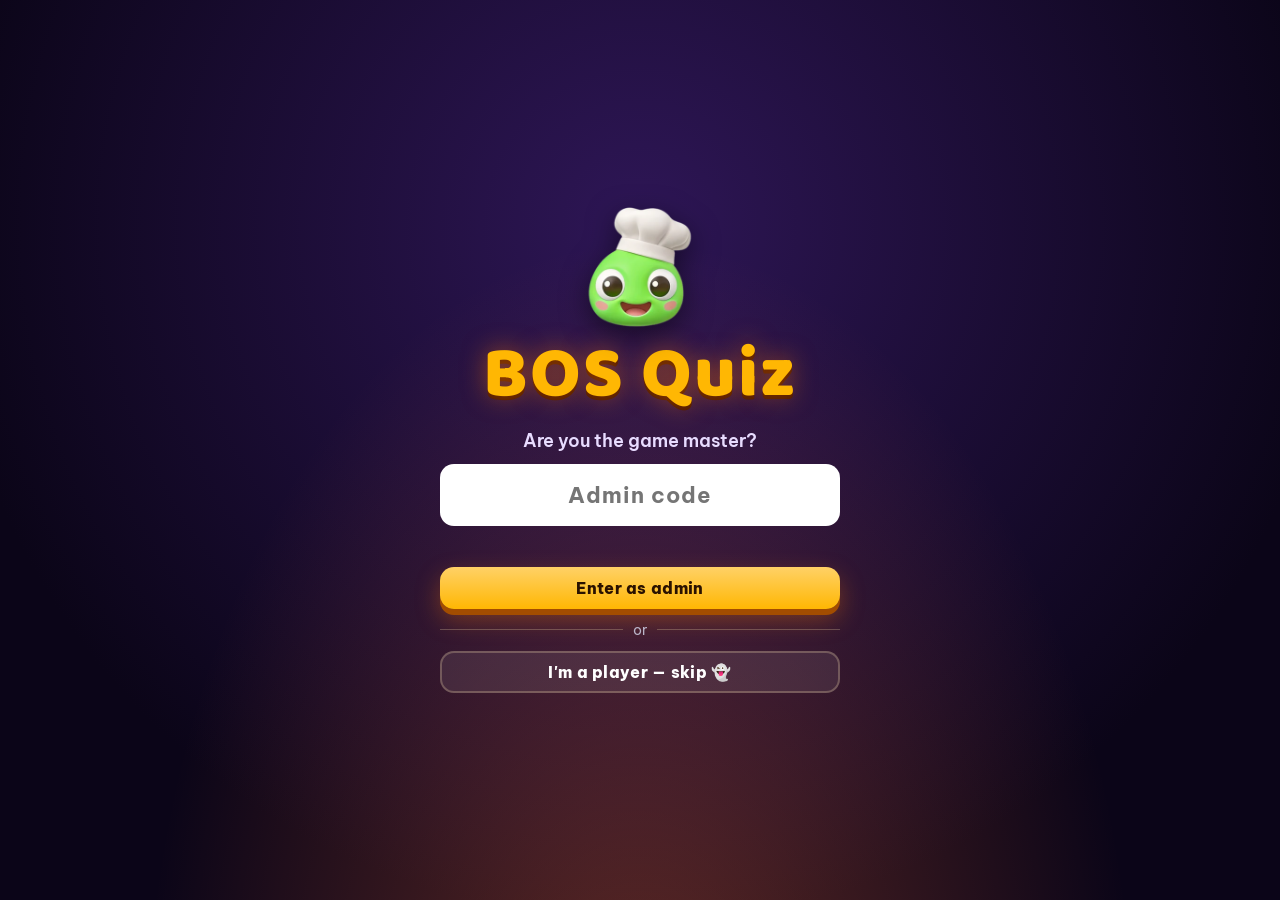
==== commit cf653d54: "Add files via upload" ====
--- a/index.html
+++ b/index.html
@@ -3,120 +3,80 @@
 <head>
   <meta charset="utf-8">
   <meta name="viewport" content="width=device-width, initial-scale=1">
-  <title>Haunted Quiz</title>
-  <link rel="icon" href="assets/img/pumpkin.svg">
+  <title>BOS Quiz</title>
+  <link rel="icon" href="assets/avatars/chef.webp">
   <link rel="stylesheet" href="css/common.css">
-  <link rel="stylesheet" href="css/host.css">
-  <script src="lib/qrcode.js"></script>
+  <link rel="stylesheet" href="css/admin.css">
   <script src="lib/supabase.js"></script>
   <script type="importmap">{ "imports": { "three": "./lib/three/three.module.js", "three/addons/": "./lib/three/addons/" } }</script>
 </head>
-<body>
-  <div id="stage"></div>
+<body class="adm">
+  <!-- ============ LIBRARY ============ -->
+  <section id="v-lib" class="hidden">
+    <header class="adm-top">
+      <a class="brand" href="#"><img src="assets/avatars/chef.webp" alt=""><span>BOS Quiz</span></a>
+      <div class="sp"></div>
+      <button class="btn" id="btn-new">＋ Create quiz</button>
+      <button class="link" id="btn-logout" title="Log out of admin">Log out</button>
+    </header>
+    <main class="lib">
+      <div class="lib-head">
+        <div><h1>My quizzes</h1><p class="muted" id="lib-count">Loading…</p></div>
+        <input id="lib-search" type="search" placeholder="Search quizzes…" autocomplete="off">
+      </div>
+      <div class="lib-msg hidden" id="lib-msg"></div>
+      <div class="lib-grid" id="lib-grid"></div>
+    </main>
+  </section>
 
-  <div id="loading">
-    <p>Summoning the castle…</p>
-    <div class="bar"><i></i></div>
-  </div>
+  <!-- ============ STUDIO (create / edit one quiz) ============ -->
+  <section id="v-studio" class="hidden">
+    <header class="adm-top studio-top">
+      <button class="back" id="st-back" title="Back to my quizzes">← <span>My quizzes</span></button>
+      <input class="st-name" id="st-name" maxlength="80" placeholder="Quiz title" autocomplete="off">
+      <nav class="st-tabs">
+        <button data-tab="theme" class="on">🎨 Theme</button>
+        <button data-tab="questions">❓ Questions <b id="st-qcount">0</b></button>
+      </nav>
+      <div class="sp"></div>
+      <span class="st-status" id="st-status"></span>
+      <button class="btn ghost" id="st-save">💾 Save</button>
+      <button class="btn" id="st-play">▶ Play</button>
+    </header>
 
-  <!-- LOBBY -->
-  <section id="scr-lobby" class="screen hidden">
-    <div class="join-card">
-      <div class="logo">Haunted Quiz<small>HALLOWEEN NIGHT</small></div>
-      <div class="qr" id="qr"></div>
-      <div class="scan">Scan to join, or open</div>
-      <div class="url" id="join-url"></div>
-      <div class="pin"><span>Game PIN</span><b id="pin">------</b></div>
-      <div class="quiz-info" id="quiz-info">Loading quiz…</div>
-      <div class="mode-warn hidden" id="mode-warn">LOCAL DEMO mode — players must be tabs in this same browser. Add your Supabase keys in <b>js/config.js</b> to play on phones.</div>
+    <div class="st-pane" id="pane-theme">
+      <div class="tp-stage" id="tp-stage">
+        <div class="tp-canvas" id="tp-canvas"></div>
+        <div class="tp-title" id="tp-title"><b id="tp-t">BOS Quiz</b><small id="tp-s"></small></div>
+        <button class="tp-arrow prev" id="tp-prev" aria-label="Previous theme">‹</button>
+        <button class="tp-arrow next" id="tp-next" aria-label="Next theme">›</button>
+        <div class="tp-loading hidden" id="tp-loading"><span class="spin"></span> Loading 3D…</div>
+        <div class="tp-dots" id="tp-dots"></div>
+        <div class="tp-hint">Swipe or use ‹ › to browse themes</div>
+      </div>
+      <aside class="tp-side">
+        <div class="tp-card">
+          <div class="tp-tname"><span id="tp-name">Classic</span><em class="tp-sel">✓ Selected</em></div>
+          <p class="muted" id="tp-blurb"></p>
+          <label class="tp-field">Title on the big screen<input id="tp-in-title" maxlength="80" autocomplete="off"></label>
+          <label class="tp-field">Subtitle<input id="tp-in-sub" maxlength="80" autocomplete="off"></label>
+          <div class="tp-label">Colour palette</div>
+          <div class="tp-pals" id="tp-pals"></div>
+          <div class="tp-label">Fonts</div>
+          <div class="tp-fonts" id="tp-fonts"></div>
+          <div class="tp-label">Right / wrong animation</div>
+          <div class="tp-fx" id="tp-fx"></div>
+          <button class="btn tp-next" id="tp-go">Next: questions →</button>
+        </div>
+      </aside>
     </div>
-    <div class="lobby-main">
-      <div class="lobby-top">
-        <h2>Waiting for souls…</h2>
-        <div class="count-pill" id="count-pill" title="Players in the castle"><img src="assets/avatars/witch.webp" alt=""><b id="count">0</b></div>
-      </div>
-      <div class="players" id="players">
-        <div class="empty"><span class="ghosty">👻</span>Scan the QR code to enter the castle</div>
-      </div>
-      <div class="lobby-bottom">
-        <span class="hint">Click a player to remove them</span>
-        <button class="btn" id="btn-start">Start the game</button>
-      </div>
+
+    <div class="st-pane hidden" id="pane-questions">
+      <div class="qwrap"><div id="ed-root"></div></div>
     </div>
   </section>
 
-  <!-- INTRO -->
-  <section id="scr-intro" class="screen hidden">
-    <div class="intro-title">Enter… if you dare!</div>
-  </section>
-
-  <!-- QUESTION / REVEAL -->
-  <section id="scr-question" class="screen hidden">
-    <div class="q-head">
-      <div class="q-num" id="q-num"></div>
-      <div class="q-text" id="q-text"></div>
-    </div>
-    <div class="pre-bar"><i id="pre-bar"></i></div>
-    <div class="walk-banner"><b id="walk-num">Question 1 of 5</b><span><em>Kamereo</em> sneaks deeper into the hallway…</span></div>
-    <div class="q-mid">
-      <div class="timer" id="timer">
-        <svg viewBox="0 0 100 100"><circle cx="50" cy="50" r="44"/><circle class="prog" id="timer-prog" cx="50" cy="50" r="44" stroke-dasharray="276.46" stroke-dashoffset="0"/></svg>
-        <b id="timer-num">20</b>
-      </div>
-      <div class="q-media" id="q-media"></div>
-      <div class="answered"><b id="ans-count">0</b><span>answers</span></div>
-    </div>
-    <div class="result-banner" id="result-banner"></div>
-    <div class="tiles" id="tiles"></div>
-  </section>
-
-  <!-- SCOREBOARD -->
-  <section id="scr-board" class="screen hidden">
-    <div class="board">
-      <h2>Scoreboard</h2>
-      <div class="sub" id="board-sub"></div>
-      <div class="board-grid">
-        <div class="dist">
-          <div class="dist-q" id="dist-q"></div>
-          <div class="dist-bars" id="dist-bars"></div>
-          <div class="dist-foot" id="dist-foot"></div>
-        </div>
-        <div class="board-side">
-          <div class="board-list" id="board-list"></div>
-          <div class="fastest" id="fastest"></div>
-        </div>
-      </div>
-    </div>
-  </section>
-
-  <!-- FINAL -->
-  <section id="scr-final" class="screen hidden">
-    <h2>The Champions</h2>
-    <div class="podium" id="podium"></div>
-    <div class="final-rest" id="final-rest"></div>
-  </section>
-  <canvas id="confetti"></canvas>
-
-  <div class="controls">
-    <button class="btn hidden" id="btn-next">Next ▶</button>
-  </div>
-  <div class="corner">
-    <button id="btn-full" title="Fullscreen (F)">⛶</button>
-    <button id="btn-mute" title="Mute (M)">🔊</button>
-    <button id="btn-restart" class="pill hidden" title="Restart from the beginning">⟲ Restart</button>
-    <button id="btn-exit" class="pill hidden" title="Exit to the lobby">✕ Exit</button>
-  </div>
-
-  <!-- admin-only question editor (📝) -->
-  <aside id="editor" class="editor">
-    <div class="editor-top">
-      <b>📝 Edit questions</b>
-      <button class="link" id="editor-logout" title="Log out admin">Log out</button>
-      <button class="x" id="editor-close" title="Close">✕</button>
-    </div>
-    <div id="editor-body"></div>
-  </aside>
-
-  <script type="module" src="js/host.js"></script>
+  <div class="adm-loading" id="adm-loading"><span class="spin"></span></div>
+  <script type="module" src="js/admin.js"></script>
 </body>
 </html>
--- a/css/common.css
+++ b/css/common.css
@@ -202,3 +202,18 @@
 .qe-mbusy { display: flex; align-items: center; gap: 8px; font-size: 13px; color: var(--muted); }
 .spin { width: 14px; height: 14px; border-radius: 50%; border: 2px solid rgba(255, 255, 255, .25); border-top-color: var(--orange); animation: spin .8s linear infinite; flex: none; display: inline-block; }
 @keyframes spin { to { transform: rotate(360deg); } }
+
+/* question video: wrapper with tap-to-play (autoplay blocked) + "can't play" note */
+.vwrap { position: relative; display: flex; justify-content: center; align-items: center; max-width: 100%; }
+.vwrap .vplay, .vwrap .verr { display: none; position: absolute; z-index: 2; }
+.vwrap.blocked .vplay { display: grid; place-items: center; left: 50%; top: 50%; translate: -50% -50%; width: 64px; height: 64px; border-radius: 50%; border: 3px solid #fff;
+  background: rgba(20, 8, 40, .75); color: #fff; font-size: 26px; padding-left: 4px; box-shadow: 0 6px 20px rgba(0, 0, 0, .5); cursor: pointer; }
+.vwrap.failed .verr { display: block; left: 8px; right: 8px; top: 50%; translate: 0 -50%; text-align: center; background: rgba(20, 8, 40, .88); color: #fff; font: 600 14px/1.35 var(--body); padding: 10px 12px; border-radius: 12px; }
+.vwrap.failed .vplay { display: none; }
+.qe-mprev .vwrap { flex: none; }
+.qe-mprev .vwrap .vplay { width: 34px; height: 34px; font-size: 14px; border-width: 2px; }
+.qe-mprev .vwrap .verr { font-size: 11px; padding: 4px 6px; }
+
+/* ---------- themes: title font weight follows the theme (Creepster 400, Baloo 800, Pacifico 400, Playfair 900) ---------- */
+:is(.logo, .join-card .logo, .lobby-top h2, .board h2, #scr-final h2, .walk-banner b, .intro-title, .verdict, .gate-card h1, .qn-val b, .title-font, .bubble.boo, .ms-boo, .result-banner, .qbadge.lg) { font-weight: var(--title-weight, 400); }
+.gate-card h1 { font-family: var(--title); }
--- a/css/admin.css
+++ b/css/admin.css
@@ -0,0 +1,125 @@
+/* ================= BOS Quiz admin: library + studio ================= */
+body.adm { overflow: auto; min-height: 100vh; font-family: var(--body);
+  background: radial-gradient(ellipse at 15% -10%, rgba(140, 90, 255, .35), transparent 50%), radial-gradient(ellipse at 100% 0%, rgba(255, 170, 60, .18), transparent 45%), linear-gradient(180deg, #1b0d3f, #0f0726 70%); }
+.adm .btn { font-family: var(--body); font-weight: 800; padding: 11px 20px; font-size: 16px; }
+.adm .muted { color: var(--muted); margin: 0; }
+.adm .link { background: none; border: 0; color: var(--muted); font: 600 15px var(--body); padding: 8px; }
+.adm .link:hover { color: #fff; }
+.adm-loading { position: fixed; inset: 0; z-index: 90; display: grid; place-items: center; background: rgba(10, 4, 24, .35); }
+.adm-loading .spin { width: 42px; height: 42px; border-width: 4px; }
+
+/* top bar */
+.adm-top { position: sticky; top: 0; z-index: 20; display: flex; align-items: center; gap: 12px; padding: 12px 22px; background: rgba(16, 7, 36, .86); backdrop-filter: blur(10px); border-bottom: 1px solid var(--line); }
+.adm-top .sp { flex: 1; }
+.brand { display: flex; align-items: center; gap: 8px; text-decoration: none; color: #fff; }
+.brand img { width: 44px; height: 44px; object-fit: contain; filter: drop-shadow(0 4px 6px rgba(0, 0, 0, .4)); }
+.brand span { font-family: var(--title); font-weight: var(--title-weight, 800); font-size: 30px; letter-spacing: .5px; }
+
+/* ---------- library ---------- */
+.lib { max-width: 1320px; margin: 0 auto; padding: 26px 22px 60px; }
+.lib-head { display: flex; align-items: flex-end; justify-content: space-between; gap: 16px; margin-bottom: 20px; flex-wrap: wrap; }
+.lib-head h1 { margin: 0; font-family: var(--title); font-weight: var(--title-weight, 800); font-size: 42px; line-height: 1; }
+#lib-search { font: 500 16px var(--body); padding: 11px 16px; border-radius: 12px; border: 1px solid var(--line); background: rgba(255, 255, 255, .08); color: #fff; width: min(320px, 100%); outline: none; }
+#lib-search:focus { border-color: var(--accent); }
+.lib-msg { background: rgba(255, 183, 3, .12); border: 1px solid rgba(255, 183, 3, .45); border-radius: 16px; padding: 16px 20px; margin-bottom: 20px; line-height: 1.5; }
+.lib-msg code { background: rgba(0, 0, 0, .3); padding: 1px 6px; border-radius: 6px; }
+.lib-grid { display: grid; grid-template-columns: repeat(auto-fill, minmax(270px, 1fr)); gap: 22px; }
+.qcard-lib { background: rgba(30, 14, 64, .9); border: 1px solid var(--line); border-radius: 20px; overflow: hidden; display: flex; flex-direction: column; box-shadow: 0 12px 30px rgba(0, 0, 0, .35); transition: transform .18s, box-shadow .18s; animation: cardUp .4s both; }
+.qcard-lib:hover { transform: translateY(-4px); box-shadow: 0 18px 40px rgba(0, 0, 0, .45); }
+@keyframes cardUp { from { opacity: 0; transform: translateY(14px); } }
+.qcard-lib .thumb { position: relative; aspect-ratio: 16 / 10; background: linear-gradient(165deg, var(--s1), var(--s2)); cursor: pointer; overflow: hidden; }
+.qcard-lib .thumb img { position: absolute; left: 8%; width: 84%; bottom: 2%; height: 64%; object-fit: contain; filter: drop-shadow(0 10px 12px rgba(0, 0, 0, .35)); transition: transform .3s; }
+.qcard-lib:hover .thumb img { transform: scale(1.05) translateY(-2%); }
+.qcard-lib .thumb .ttl { position: absolute; left: 0; right: 0; top: 9%; text-align: center; color: #fff; font-size: 30px; line-height: 1.05; text-shadow: 0 3px 10px rgba(0, 0, 0, .45); padding: 0 12px; white-space: nowrap; overflow: hidden; text-overflow: ellipsis; }
+.qcard-lib .thumb .sub { position: absolute; left: 0; right: 0; top: calc(9% + 36px); text-align: center; color: rgba(255, 255, 255, .9); font-size: 12px; letter-spacing: 2px; text-transform: uppercase; font-weight: 700; text-shadow: 0 2px 6px rgba(0, 0, 0, .5); }
+.qcard-lib .badge { position: absolute; left: 10px; bottom: 10px; z-index: 2; background: rgba(0, 0, 0, .45); color: #fff; font-size: 12px; font-weight: 700; padding: 4px 10px; border-radius: 99px; backdrop-filter: blur(4px); }
+.qcard-lib .meta { padding: 12px 16px 8px; display: flex; flex-direction: column; gap: 2px; }
+.qcard-lib .meta b { font-size: 18px; white-space: nowrap; overflow: hidden; text-overflow: ellipsis; }
+.qcard-lib .meta span { color: var(--muted); font-size: 13px; }
+.qcard-lib .acts { display: flex; gap: 8px; padding: 6px 16px 16px; margin-top: auto; }
+.qcard-lib .acts .play { flex: 1; padding: 10px 14px; }
+.qcard-lib .ic { width: 42px; border-radius: 12px; border: 1px solid var(--line); background: rgba(255, 255, 255, .07); color: #fff; font-size: 17px; }
+.qcard-lib .ic:hover { background: rgba(255, 255, 255, .16); }
+.qcard-lib .ic.danger:hover { background: rgba(255, 77, 94, .35); }
+.qcard-new { border: 2px dashed rgba(200, 170, 255, .45); border-radius: 20px; background: rgba(255, 255, 255, .03); color: #fff; display: flex; flex-direction: column; align-items: center; justify-content: center; gap: 6px; min-height: 300px; font-family: var(--body); transition: background .2s, border-color .2s; }
+.qcard-new:hover { background: rgba(255, 255, 255, .08); border-color: var(--accent); }
+.qcard-new span { width: 64px; height: 64px; border-radius: 50%; display: grid; place-items: center; font-size: 34px; background: var(--accent); color: #2a1200; margin-bottom: 6px; }
+.qcard-new b { font-size: 19px; }
+.qcard-new small { color: var(--muted); font-size: 13px; }
+
+/* ---------- studio ---------- */
+.studio-top { flex-wrap: wrap; }
+.studio-top .back { background: rgba(255, 255, 255, .08); border: 1px solid var(--line); color: #fff; border-radius: 12px; padding: 9px 14px; font: 700 15px var(--body); }
+.st-name { flex: 0 1 340px; min-width: 160px; font: 700 18px var(--body); color: #fff; background: rgba(255, 255, 255, .06); border: 1px solid transparent; border-radius: 12px; padding: 9px 14px; outline: none; }
+.st-name:hover, .st-name:focus { border-color: var(--line); background: rgba(255, 255, 255, .1); }
+.st-tabs { display: flex; gap: 4px; background: rgba(0, 0, 0, .25); padding: 4px; border-radius: 14px; }
+.st-tabs button { border: 0; background: none; color: var(--muted); font: 700 15px var(--body); padding: 8px 16px; border-radius: 10px; }
+.st-tabs button.on { background: #fff; color: #1d0f38; }
+.st-tabs button b { display: inline-block; min-width: 22px; padding: 0 6px; margin-left: 4px; border-radius: 99px; background: var(--accent); color: #2a1200; font-size: 13px; }
+.st-status { color: var(--muted); font-size: 14px; }
+.st-status.warn { color: #ffd166; }
+.st-pane { height: calc(100vh - 69px); }
+
+/* theme picker */
+#pane-theme { display: grid; grid-template-columns: minmax(0, 1fr) 400px; gap: 18px; padding: 18px; }
+.tp-stage { position: relative; border-radius: 26px; overflow: hidden; min-height: 380px; background: linear-gradient(170deg, var(--s1, #5b2bb5), var(--s2, #2a0f6b)); box-shadow: 0 20px 50px rgba(0, 0, 0, .45), inset 0 0 0 1px rgba(255, 255, 255, .12); touch-action: pan-y; user-select: none; }
+.tp-canvas { position: absolute; inset: 0; }
+.tp-canvas .stage-canvas { position: absolute; inset: 0; width: 100%; height: 100%; }
+.tp-title { position: absolute; left: 0; right: 0; top: 5%; text-align: center; z-index: 3; pointer-events: none; padding: 0 70px; }
+.tp-title b { display: block; font-family: var(--title); font-weight: var(--title-weight, 800); font-size: clamp(38px, 5vw, 86px); color: #fff; line-height: 1.05; text-shadow: 0 4px 0 rgba(0, 0, 0, .25), 0 0 30px rgba(0, 0, 0, .35); overflow-wrap: anywhere; }
+.tp-title small { display: block; margin-top: 6px; font-family: var(--body); font-weight: 800; letter-spacing: 4px; text-transform: uppercase; color: var(--accent2); font-size: clamp(13px, 1.2vw, 18px); text-shadow: 0 2px 8px rgba(0, 0, 0, .5); }
+.tp-stage.swap-l .tp-title { animation: swapL .45s cubic-bezier(.2, 1.2, .4, 1); }
+.tp-stage.swap-r .tp-title { animation: swapR .45s cubic-bezier(.2, 1.2, .4, 1); }
+@keyframes swapL { from { opacity: 0; transform: translateX(60px); } }
+@keyframes swapR { from { opacity: 0; transform: translateX(-60px); } }
+.tp-arrow { position: absolute; top: 50%; translate: 0 -50%; z-index: 4; width: 58px; height: 58px; border-radius: 50%; border: 1px solid rgba(255, 255, 255, .45); background: rgba(10, 4, 24, .35); color: #fff; font-size: 38px; line-height: 1; padding-bottom: 6px; backdrop-filter: blur(6px); transition: transform .15s, background .15s; }
+.tp-arrow:hover { background: rgba(10, 4, 24, .6); transform: scale(1.08); }
+.tp-arrow.prev { left: 16px; } .tp-arrow.next { right: 16px; }
+.tp-dots { position: absolute; left: 0; right: 0; bottom: 18px; z-index: 4; display: flex; justify-content: center; gap: 8px; flex-wrap: wrap; padding: 0 12px; }
+.tp-dots .dot { border: 1px solid rgba(255, 255, 255, .45); background: rgba(10, 4, 24, .4); color: #fff; font: 700 14px var(--body); padding: 7px 14px; border-radius: 99px; backdrop-filter: blur(6px); }
+.tp-dots .dot.on { background: #fff; color: #1d0f38; border-color: #fff; }
+.tp-hint { position: absolute; right: 16px; top: 14px; z-index: 4; font-size: 12px; color: rgba(255, 255, 255, .75); background: rgba(0, 0, 0, .25); padding: 4px 10px; border-radius: 99px; }
+.tp-loading { position: absolute; left: 50%; top: 50%; translate: -50% -50%; z-index: 5; display: flex; align-items: center; gap: 10px; background: rgba(10, 4, 24, .6); padding: 10px 16px; border-radius: 12px; font-weight: 600; }
+.tp-side { min-height: 0; overflow-y: auto; }
+.tp-card { background: rgba(30, 14, 64, .92); border: 1px solid var(--line); border-radius: 22px; padding: 20px; display: flex; flex-direction: column; gap: 12px; }
+.tp-tname { display: flex; align-items: baseline; gap: 10px; flex-wrap: wrap; }
+.tp-tname span { font-size: 34px; line-height: 1.1; }
+.tp-sel { font-style: normal; font-size: 13px; font-weight: 700; color: #06311b; background: var(--green); padding: 3px 10px; border-radius: 99px; }
+.tp-field { display: flex; flex-direction: column; gap: 6px; font-weight: 700; font-size: 14px; color: var(--muted); }
+.tp-field input { font: 600 17px var(--body); padding: 11px 13px; border-radius: 12px; border: 2px solid transparent; outline: none; color: #1d0f38; }
+.tp-field input:focus { border-color: var(--accent); }
+.tp-label { font-weight: 700; font-size: 14px; color: var(--muted); margin-top: 4px; }
+.tp-pals { display: flex; gap: 10px; flex-wrap: wrap; }
+.pal { display: flex; flex-direction: column; align-items: center; gap: 6px; background: none; border: 0; color: #fff; font: 600 12px var(--body); width: 74px; }
+.pal i { position: relative; width: 58px; height: 58px; border-radius: 50%; box-shadow: 0 0 0 2px rgba(255, 255, 255, .2); transition: transform .15s, box-shadow .15s; }
+.pal i em { position: absolute; right: -2px; bottom: -2px; width: 22px; height: 22px; border-radius: 50%; border: 3px solid #1e0e40; }
+.pal.on i { box-shadow: 0 0 0 3px #fff, 0 0 0 6px var(--accent); transform: scale(1.05); }
+.pal:hover i { transform: scale(1.08); }
+.tp-fonts { display: grid; grid-template-columns: 1fr 1fr; gap: 10px; }
+.tp-fonts > div { background: rgba(255, 255, 255, .06); border-radius: 12px; padding: 10px 12px; display: flex; flex-direction: column; }
+.tp-fonts b { font-size: 34px; line-height: 1.1; font-weight: inherit; }
+.tp-fonts span { font-size: 12px; color: var(--muted); font-family: var(--body); font-weight: 600; }
+.tp-fx { display: flex; flex-direction: column; gap: 6px; font-size: 14px; font-weight: 600; }
+.tp-fx .ok { color: var(--green); } .tp-fx .bad { color: #ff8a95; }
+.tp-next { margin-top: 6px; }
+
+/* questions */
+#pane-questions { overflow-y: auto; }
+.qwrap { max-width: 860px; margin: 0 auto; padding: 22px 18px 80px; }
+.qeditor.embedded .qe-savebar { display: none; }
+
+@media (max-width: 980px) {
+  #pane-theme { grid-template-columns: 1fr; height: auto; }
+  .st-pane { height: auto; min-height: calc(100vh - 69px); }
+  .tp-stage { height: 58vh; }
+  .studio-top .back span { display: none; }
+  .st-name { order: 5; flex: 1 1 100%; }
+}
+@media (max-width: 600px) {
+  .adm-top { padding: 10px 12px; gap: 8px; }
+  .brand span { font-size: 24px; }
+  .lib { padding: 18px 12px 50px; }
+  .lib-head h1 { font-size: 32px; }
+  .tp-hint { display: none; }
+  .tp-arrow { width: 46px; height: 46px; font-size: 30px; }
+}
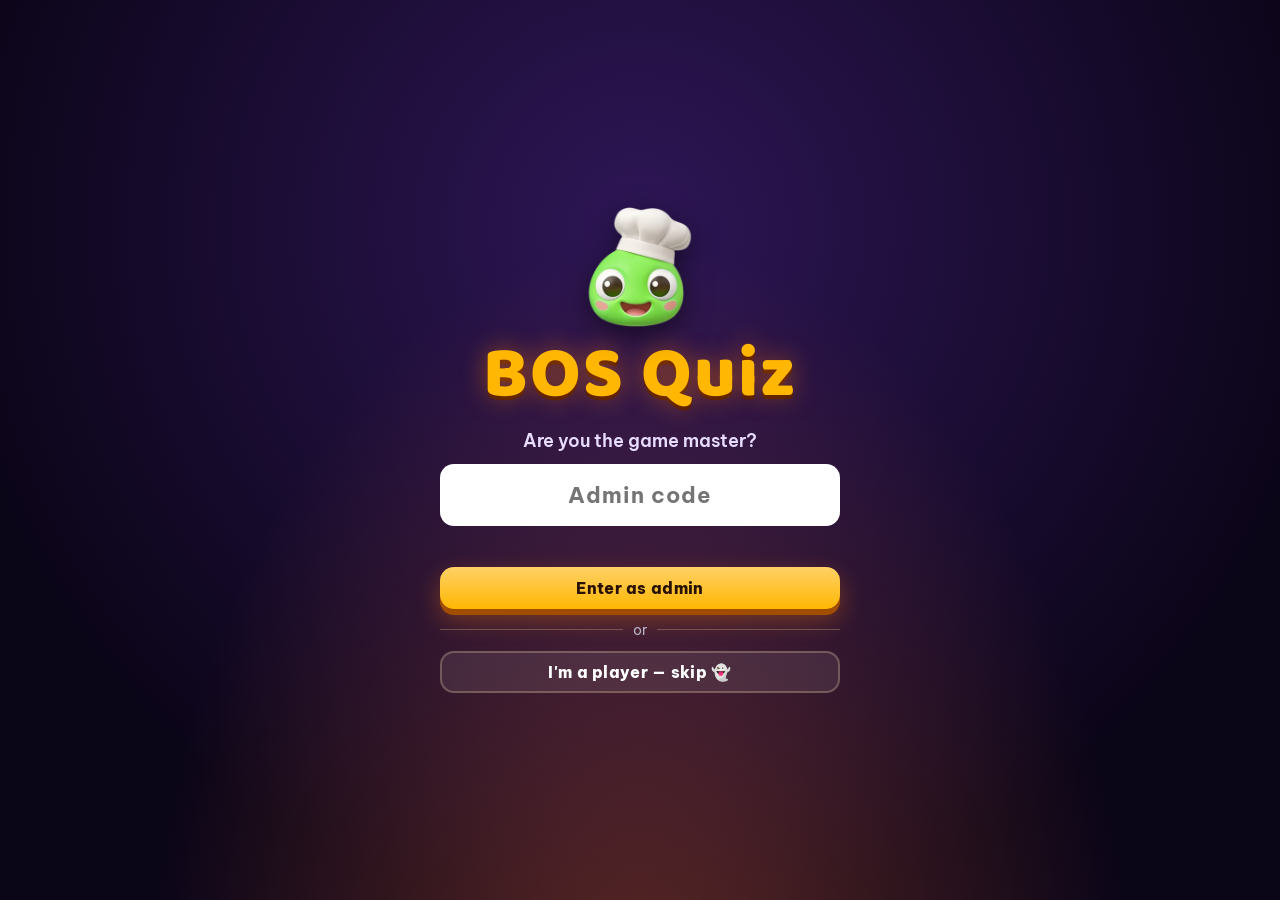
==== commit deb90017: "Add files via upload" ====
--- a/index.html
+++ b/index.html
@@ -22,7 +22,15 @@
     <main class="lib">
       <div class="lib-head">
         <div><h1>My quizzes</h1><p class="muted" id="lib-count">Loading…</p></div>
-        <input id="lib-search" type="search" placeholder="Search quizzes…" autocomplete="off">
+        <div class="lib-tools">
+          <div class="lib-sort" id="lib-sort" role="group" aria-label="Sort quizzes">
+            <span>Sort</span>
+            <button type="button" data-sort="updated">Last edited</button>
+            <button type="button" data-sort="created">Date created</button>
+            <button type="button" data-sort="az">A–Z</button>
+          </div>
+          <input id="lib-search" type="search" placeholder="Search quizzes…" autocomplete="off">
+        </div>
       </div>
       <div class="lib-msg hidden" id="lib-msg"></div>
       <div class="lib-grid" id="lib-grid"></div>
@@ -60,10 +68,10 @@
           <p class="muted" id="tp-blurb"></p>
           <label class="tp-field">Title on the big screen<input id="tp-in-title" maxlength="80" autocomplete="off"></label>
           <label class="tp-field">Subtitle<input id="tp-in-sub" maxlength="80" autocomplete="off"></label>
-          <div class="tp-label">Colour palette</div>
+          <div class="tp-label">Colour <small>— works with every theme</small></div>
           <div class="tp-pals" id="tp-pals"></div>
-          <div class="tp-label">Fonts</div>
-          <div class="tp-fonts" id="tp-fonts"></div>
+          <div class="tp-label">Background music <small>— plays all the way through the game</small></div>
+          <div class="tp-music" id="tp-music"></div>
           <div class="tp-label">Right / wrong animation</div>
           <div class="tp-fx" id="tp-fx"></div>
           <button class="btn tp-next" id="tp-go">Next: questions →</button>
@@ -72,9 +80,22 @@
     </div>
 
     <div class="st-pane hidden" id="pane-questions">
-      <div class="qwrap"><div id="ed-root"></div></div>
+      <div class="qcol"><div class="qwrap"><div id="ed-root"></div></div></div>
+      <aside class="qdemo" id="qdemo">
+        <div class="qdemo-head"><b>👁 Live preview</b><small id="qdemo-sub">Question 1 — exactly what the big screen and the phones will show</small>
+          <button type="button" class="qdemo-toggle" id="qdemo-toggle" title="Show / hide the preview">Hide</button></div>
+        <div id="q-demo"></div>
+      </aside>
     </div>
   </section>
+
+  <!-- demo of a quiz from the library -->
+  <div class="dmodal hidden" id="dmodal">
+    <div class="dmodal-card">
+      <header><b id="dmodal-title">Demo</b><small id="dmodal-sub"></small><span class="sp"></span><button class="btn play" id="dmodal-play">▶ Play for real</button><button class="x" id="dmodal-close" title="Close">✕</button></header>
+      <div id="dmodal-demo"></div>
+    </div>
+  </div>
 
   <div class="adm-loading" id="adm-loading"><span class="spin"></span></div>
   <script type="module" src="js/admin.js"></script>
--- a/css/common.css
+++ b/css/common.css
@@ -217,3 +217,24 @@
 /* ---------- themes: title font weight follows the theme (Creepster 400, Baloo 800, Pacifico 400, Playfair 900) ---------- */
 :is(.logo, .join-card .logo, .lobby-top h2, .board h2, #scr-final h2, .walk-banner b, .intro-title, .verdict, .gate-card h1, .qn-val b, .title-font, .bubble.boo, .ms-boo, .result-banner, .qbadge.lg) { font-weight: var(--title-weight, 400); }
 .gate-card h1 { font-family: var(--title); }
+
+/* ---------- editor v9: answers with a ✓ for the right one ---------- */
+.qe-alabel { font-weight: 700; font-size: 14px; color: var(--muted); margin-top: 2px; }
+.qe-alabel small { font-weight: 500; }
+.qe-answers { display: grid; grid-template-columns: 1fr 1fr; gap: 8px; }
+.qe-ans { --c: #e5482f; position: relative; display: flex; align-items: center; gap: 8px; padding: 6px 6px 6px 8px; border-radius: 14px; background: color-mix(in srgb, var(--c) 22%, #1a0c36); border: 2px solid color-mix(in srgb, var(--c) 55%, transparent); transition: border-color .15s, box-shadow .15s, background .15s; }
+.qe-ans .shp { width: 30px; height: 30px; flex: none; border-radius: 8px; background: var(--c); display: grid; place-items: center; padding: 6px; box-shadow: 0 3px 0 rgba(0, 0, 0, .25); }
+.qe-ans .shp svg { width: 100%; height: 100%; display: block; }
+.qe-card .qe-ans input { flex: 1; min-width: 0; padding: 9px 10px; font-size: 15px; border-radius: 9px; border: 2px solid transparent; }
+.qe-ok { flex: none; width: 34px; height: 34px; border-radius: 50%; border: 2px solid rgba(255, 255, 255, .5); background: rgba(0, 0, 0, .2); color: transparent; font-size: 18px; font-weight: 900; line-height: 1; transition: all .15s; }
+.qe-ok:hover { border-color: var(--green); color: rgba(61, 220, 132, .7); }
+.qe-ans.right { border-color: var(--green); background: color-mix(in srgb, var(--green) 20%, #12082a); box-shadow: 0 0 0 3px rgba(61, 220, 132, .25); }
+.qe-ans.right .qe-ok { background: var(--green); border-color: var(--green); color: #06311b; transform: scale(1.06); }
+.qe-ans.right::after { content: 'RIGHT ANSWER'; position: absolute; right: 54px; top: -9px; font: 800 9.5px var(--body); letter-spacing: 1px; color: #06311b; background: var(--green); padding: 2px 6px; border-radius: 6px; }
+.qe-rm { flex: none; width: 26px; height: 26px; border-radius: 8px; border: 0; background: rgba(255, 255, 255, .08); color: #ffb3b9; font-size: 13px; }
+.qe-rm:hover { background: rgba(255, 77, 94, .35); color: #fff; }
+.qe-rm-sp { width: 0; }
+.qe-addans { align-self: flex-start; }
+.qe-card.active { border-color: var(--accent, #ff8a1f); box-shadow: 0 0 0 2px color-mix(in srgb, var(--accent, #ff8a1f) 45%, transparent); }
+.qe-time span:last-child { color: var(--muted); font-weight: 500; }
+@media (max-width: 640px) { .qe-answers { grid-template-columns: 1fr; } }
--- a/css/admin.css
+++ b/css/admin.css
@@ -36,9 +36,9 @@
 .qcard-lib .meta { padding: 12px 16px 8px; display: flex; flex-direction: column; gap: 2px; }
 .qcard-lib .meta b { font-size: 18px; white-space: nowrap; overflow: hidden; text-overflow: ellipsis; }
 .qcard-lib .meta span { color: var(--muted); font-size: 13px; }
-.qcard-lib .acts { display: flex; gap: 8px; padding: 6px 16px 16px; margin-top: auto; }
-.qcard-lib .acts .play { flex: 1; padding: 10px 14px; }
-.qcard-lib .ic { width: 42px; border-radius: 12px; border: 1px solid var(--line); background: rgba(255, 255, 255, .07); color: #fff; font-size: 17px; }
+.qcard-lib .acts { display: flex; gap: 6px; padding: 6px 14px 16px; margin-top: auto; }
+.qcard-lib .acts .play { flex: 1; padding: 10px 12px; white-space: nowrap; }
+.qcard-lib .ic { width: 38px; flex: none; border-radius: 12px; border: 1px solid var(--line); background: rgba(255, 255, 255, .07); color: #fff; font-size: 17px; }
 .qcard-lib .ic:hover { background: rgba(255, 255, 255, .16); }
 .qcard-lib .ic.danger:hover { background: rgba(255, 77, 94, .35); }
 .qcard-new { border: 2px dashed rgba(200, 170, 255, .45); border-radius: 20px; background: rgba(255, 255, 255, .03); color: #fff; display: flex; flex-direction: column; align-items: center; justify-content: center; gap: 6px; min-height: 300px; font-family: var(--body); transition: background .2s, border-color .2s; }
@@ -89,9 +89,9 @@
 .tp-field input { font: 600 17px var(--body); padding: 11px 13px; border-radius: 12px; border: 2px solid transparent; outline: none; color: #1d0f38; }
 .tp-field input:focus { border-color: var(--accent); }
 .tp-label { font-weight: 700; font-size: 14px; color: var(--muted); margin-top: 4px; }
-.tp-pals { display: flex; gap: 10px; flex-wrap: wrap; }
-.pal { display: flex; flex-direction: column; align-items: center; gap: 6px; background: none; border: 0; color: #fff; font: 600 12px var(--body); width: 74px; }
-.pal i { position: relative; width: 58px; height: 58px; border-radius: 50%; box-shadow: 0 0 0 2px rgba(255, 255, 255, .2); transition: transform .15s, box-shadow .15s; }
+.tp-pals { display: flex; gap: 8px; flex-wrap: wrap; justify-content: space-between; }
+.pal { display: flex; flex-direction: column; align-items: center; gap: 6px; background: none; border: 0; color: #fff; font: 600 12px var(--body); width: 62px; white-space: nowrap; }
+.pal i { position: relative; width: 50px; height: 50px; border-radius: 50%; box-shadow: 0 0 0 2px rgba(255, 255, 255, .2); transition: transform .15s, box-shadow .15s; }
 .pal i em { position: absolute; right: -2px; bottom: -2px; width: 22px; height: 22px; border-radius: 50%; border: 3px solid #1e0e40; }
 .pal.on i { box-shadow: 0 0 0 3px #fff, 0 0 0 6px var(--accent); transform: scale(1.05); }
 .pal:hover i { transform: scale(1.08); }
@@ -123,3 +123,236 @@
   .tp-hint { display: none; }
   .tp-arrow { width: 46px; height: 46px; font-size: 30px; }
 }
+
+/* ================= live demo (big screen + phone) ================= */
+.demo { display: flex; flex-direction: column; gap: 12px; min-width: 0; font-family: var(--body); color: #fff; }
+.demo-bar { display: flex; align-items: center; gap: 10px; flex-wrap: wrap; }
+.demo-seg { display: flex; gap: 3px; background: rgba(0, 0, 0, .28); padding: 4px; border-radius: 12px; flex-wrap: wrap; }
+.demo-seg button { border: 0; background: none; color: rgba(255, 255, 255, .7); font: 700 13px var(--body); padding: 7px 12px; border-radius: 9px; }
+.demo-seg button.on { background: #fff; color: #1d0f38; }
+.demo-play { margin-left: auto; border: 0; border-radius: 11px; padding: 8px 16px; font: 800 14px var(--body); background: var(--accent); color: var(--accent-ink, #2a1200); box-shadow: 0 4px 0 rgba(0, 0, 0, .25); }
+.demo-play.on { background: #fff; color: #1d0f38; }
+/* the big screen top-left, the phone standing in front of it on the right, notes below */
+.demo-screens { position: relative; aspect-ratio: 100 / 73; }
+.demo-big { position: absolute; left: 0; top: 0; width: 72%; }
+.demo-phone { position: absolute; right: 0; top: 7%; width: 28.5%; z-index: 2; filter: drop-shadow(-14px 18px 26px rgba(0, 0, 0, .45)); }
+.demo-notes { position: absolute; left: 0; top: 61%; width: 66%; bottom: 0; display: flex; flex-direction: column; gap: 8px; font-size: 14px; }
+.dn-what { margin: 0; color: #fff; line-height: 1.4; }
+.dn-what b { color: var(--accent2); }
+.demo-notes ul { list-style: none; margin: 0; padding: 0; display: grid; grid-template-columns: repeat(auto-fill, minmax(190px, 1fr)); gap: 6px 14px; }
+.demo-notes li { color: var(--muted); display: flex; gap: 6px; align-items: baseline; min-width: 0; }
+.demo-notes li b { color: #fff; overflow-wrap: anywhere; }
+.demo-notes li em { color: #ffd166; font-style: normal; }
+.demo-notes li i { font-style: normal; flex: none; }
+.demo figure { margin: 0; display: flex; flex-direction: column; gap: 6px; min-width: 0; }
+.demo figcaption { font-size: 12px; font-weight: 700; color: var(--muted); text-align: center; letter-spacing: .5px; }
+.dm-fit { position: relative; width: 100%; overflow: hidden; }
+.dm-fit > * { position: absolute; left: 0; top: 0; transform-origin: 0 0; }
+.demo-big .dm-fit { border-radius: 14px; box-shadow: 0 16px 40px rgba(0, 0, 0, .45), 0 0 0 6px #0d0620, 0 0 0 7px rgba(255, 255, 255, .15); margin: 7px 7px 0; width: calc(100% - 14px); }
+.demo-phone .dm-fit { border-radius: 22px; box-shadow: 0 16px 40px rgba(0, 0, 0, .45), 0 0 0 5px #0d0620, 0 0 0 6px rgba(255, 255, 255, .15); margin: 6px 6px 0; width: calc(100% - 12px); }
+
+/* shared scene */
+.dm-screen, .dm-ph { overflow: hidden; color: #fff; font-family: var(--body); }
+.dm-screen { width: 1280px; height: 720px; }
+.dm-ph { width: 390px; height: 844px; }
+.dm-sky { position: absolute; inset: 0; background: linear-gradient(175deg, var(--sky1), var(--sky2)); }
+.demo[data-legacy="1"] .dm-sky { background: radial-gradient(ellipse at 50% 30%, #3a1a5e, #0c0518 75%); }
+.dm-hub { position: absolute; left: 50%; translate: -50% 0; filter: drop-shadow(0 18px 24px rgba(0, 0, 0, .35)); transition: all .6s cubic-bezier(.2, 1, .3, 1); animation: dmBob 5s ease-in-out infinite alternate; }
+@keyframes dmBob { to { transform: translateY(-10px); } }
+.dm-fx { position: absolute; inset: 0; width: 100%; height: 100%; pointer-events: none; z-index: 6; }
+
+/* ---- big screen (1280 × 720) ---- */
+.dm-screen .dm-hub { width: 720px; bottom: 120px; }
+.dm-screen[data-state=question] .dm-hub { width: 640px; bottom: -10px; opacity: .55; filter: blur(2px); }
+.dm-screen[data-state=right] .dm-hub, .dm-screen[data-state=wrong] .dm-hub { width: 760px; bottom: 90px; }
+.dm-mascot { position: absolute; left: 50%; top: 210px; width: 150px; translate: -50% 0; z-index: 2; transition: top .6s, opacity .3s; }
+.dm-mascot img { width: 100%; display: block; filter: drop-shadow(0 10px 12px rgba(0, 0, 0, .45)); animation: dmFloat 2.4s ease-in-out infinite; }
+@keyframes dmFloat { 50% { transform: translateY(-8px) rotate(2deg); } }
+.dm-screen[data-state=question] .dm-mascot { opacity: 0; }
+.dm-screen[data-state=right] .dm-mascot { top: 220px; }
+.dm-screen[data-state=right] .dm-mascot img { animation: dmJoy 1.3s cubic-bezier(.3, 1.4, .5, 1) both, dmFloat 2.4s 1.3s ease-in-out infinite; }
+@keyframes dmJoy { 0% { transform: scale(.8); } 30% { transform: translateY(-34%) rotate(-12deg) scale(1.12); } 60% { transform: rotate(360deg); } 100% { transform: rotate(360deg); } }
+.dm-screen[data-state=wrong] .dm-mascot img { animation: dmSad 1.4s ease .3s both; }
+@keyframes dmSad { 20% { transform: translateX(-6%) rotate(-8deg); } 40% { transform: translateX(6%) rotate(6deg); } 100% { transform: translateY(6%) rotate(-10deg) scale(.95); filter: drop-shadow(0 10px 12px rgba(0, 0, 0, .45)) grayscale(.5) brightness(.8); } }
+.dm-ghost { position: absolute; left: 50%; top: 150px; width: 220px; translate: -50% 0; z-index: 3; opacity: 0; pointer-events: none; }
+.demo[data-legacy="1"] .dm-screen[data-state=wrong] .dm-ghost { animation: dmBoo 1.6s cubic-bezier(.2, 1.4, .4, 1) .2s both; }
+@keyframes dmBoo { 0% { opacity: 0; transform: scale(.2) translateY(60px); } 30% { opacity: 1; transform: scale(1.25); } 60% { transform: scale(1) rotate(-6deg); } 100% { opacity: .9; transform: scale(1) rotate(4deg); } }
+.dm-head { position: absolute; left: 26px; right: 26px; top: 22px; display: flex; gap: 16px; z-index: 4; transition: all .5s; }
+.dm-qnum { flex: none; width: 140px; border-radius: 18px; padding: 10px; display: flex; flex-direction: column; align-items: center; justify-content: center; background: linear-gradient(160deg, color-mix(in srgb, var(--panel-solid) 80%, #fff 6%), var(--panel-solid)); border: 2px solid var(--accent); box-shadow: 0 10px 30px rgba(0, 0, 0, .35); }
+.dm-qnum span { font-size: 12px; letter-spacing: 3px; text-transform: uppercase; color: rgba(255, 255, 255, .7); font-weight: 700; }
+.dm-qnum p { margin: 0; line-height: .9; }
+.dm-qnum b { font-family: var(--title); font-weight: var(--title-weight, 800); font-size: 60px; color: var(--accent); }
+.dm-qnum small { font-size: 24px; color: rgba(255, 255, 255, .6); font-weight: 700; }
+.dm-qtext { flex: 1; min-height: 100px; background: rgba(255, 255, 255, .97); color: #1d0f38; border-radius: 18px; padding: 16px 30px; font-weight: 700; font-size: 36px; line-height: 1.15; display: grid; place-items: center; text-align: center; box-shadow: 0 10px 30px rgba(0, 0, 0, .35); overflow-wrap: anywhere; }
+.dm-screen[data-state=question] .dm-head { top: 60px; left: 90px; right: 90px; }
+.dm-screen[data-state=question] .dm-qtext { font-size: 52px; min-height: 200px; padding: 30px 40px; }
+.demo.anim .dm-screen[data-state=question] .dm-qtext, .demo.anim .dm-card { animation: dmPop .55s cubic-bezier(.2, 1.4, .4, 1) both; }
+.dm-screen.has-media[data-state=question] .dm-qtext { min-height: 130px; font-size: 42px; }
+@keyframes dmPop { from { opacity: 0; transform: translateY(-30px) scale(.88); } }
+.dm-prebar { position: absolute; left: 90px; right: 90px; bottom: 60px; height: 12px; border-radius: 99px; background: rgba(255, 255, 255, .2); overflow: hidden; z-index: 4; display: none; }
+.dm-prebar i { display: block; height: 100%; background: linear-gradient(90deg, var(--accent2), var(--accent)); transform-origin: left; }
+.dm-screen[data-state=question] .dm-prebar { display: block; }
+.dm-mid { position: absolute; left: 26px; right: 26px; top: 150px; height: 300px; display: flex; align-items: center; justify-content: space-between; z-index: 4; }
+.dm-timer { position: relative; width: 130px; height: 130px; display: grid; place-items: center; }
+.dm-timer svg { position: absolute; inset: 0; transform: rotate(-90deg); }
+.dm-timer circle { fill: var(--panel-solid); stroke: rgba(255, 255, 255, .15); stroke-width: 8; }
+.dm-timer circle.p { fill: none; stroke: var(--accent); stroke-linecap: round; transition: stroke-dashoffset .2s linear; }
+.dm-timer b { position: relative; font-size: 54px; font-weight: 800; }
+.dm-count { background: var(--panel); border: 1px solid var(--line); border-radius: 18px; padding: 10px 22px; text-align: center; min-width: 110px; }
+.dm-count b { display: block; font-size: 52px; line-height: 1; }
+.dm-count span { color: var(--muted); font-size: 16px; }
+.dm-media { flex: 1; display: flex; justify-content: center; align-items: center; height: 100%; padding: 0 30px; }
+.dm-media img, .dm-media video { max-width: 520px; max-height: 270px; border-radius: 16px; border: 4px solid #fff; box-shadow: 0 14px 40px rgba(0, 0, 0, .55); background: #000; object-fit: contain; }
+.dm-screen[data-state=question] .dm-mid { top: 290px; height: 340px; }
+.dm-screen[data-state=question] .dm-timer, .dm-screen[data-state=question] .dm-count { visibility: hidden; }
+.dm-screen[data-state=question] .dm-media img, .dm-screen[data-state=question] .dm-media video { max-height: 320px; }
+.dm-screen[data-state=right] .dm-mid, .dm-screen[data-state=wrong] .dm-mid { visibility: hidden; }
+.dm-screen.has-media .dm-mascot { opacity: 0; }
+.dm-screen.has-media[data-state=right] .dm-mascot, .dm-screen.has-media[data-state=wrong] .dm-mascot { opacity: 1; }
+.dm-tiles { position: absolute; left: 26px; right: 26px; bottom: 72px; display: grid; grid-template-columns: 1fr 1fr; gap: 14px; z-index: 4; }
+.dm-tile { position: relative; display: flex; align-items: center; gap: 18px; min-height: 84px; padding: 12px 24px; border-radius: 16px; font-size: 32px; font-weight: 700; color: #fff; text-shadow: 0 2px 0 rgba(0, 0, 0, .25); background: linear-gradient(180deg, color-mix(in srgb, var(--c) 90%, #fff), var(--c)); box-shadow: 0 7px 0 var(--d), 0 12px 24px rgba(0, 0, 0, .3); overflow: hidden; transition: all .45s; }
+.demo.anim .dm-tile { animation: dmTile .45s cubic-bezier(.2, 1.4, .4, 1) both; }
+.dm-tile:nth-child(2) { animation-delay: .06s; } .dm-tile:nth-child(3) { animation-delay: .12s; } .dm-tile:nth-child(4) { animation-delay: .18s; }
+@keyframes dmTile { from { opacity: 0; transform: translateY(40px) scale(.9); } }
+.dm-tile .s { width: 38px; flex: none; display: grid; } .dm-tile .s svg { width: 100%; }
+.dm-tile .t { flex: 1; overflow: hidden; text-overflow: ellipsis; white-space: nowrap; }
+.dm-tile .c, .dm-tile .m { display: none; }
+.dm-tiles[data-n="3"] .dm-tile:nth-child(3) { grid-column: span 2; }
+.dm-tiles[data-n="2"] .dm-tile { min-height: 120px; font-size: 38px; }
+.dm-screen[data-state=question] .dm-tiles { visibility: hidden; }
+.dm-screen[data-state=right] .dm-tiles, .dm-screen[data-state=wrong] .dm-tiles { grid-template-columns: repeat(var(--n, 4), 1fr); }
+.dm-screen[data-state=right] .dm-tiles[data-n="2"], .dm-screen[data-state=wrong] .dm-tiles[data-n="2"] { grid-template-columns: 1fr 1fr; }
+.dm-screen[data-state=right] .dm-tiles[data-n="3"], .dm-screen[data-state=wrong] .dm-tiles[data-n="3"] { grid-template-columns: 1fr 1fr 1fr; }
+.dm-screen[data-state=right] .dm-tiles[data-n="4"], .dm-screen[data-state=wrong] .dm-tiles[data-n="4"] { grid-template-columns: repeat(4, 1fr); }
+.dm-screen[data-state=right] .dm-tiles .dm-tile, .dm-screen[data-state=wrong] .dm-tiles .dm-tile { grid-column: auto; min-height: 58px; font-size: 21px; padding: 8px 16px; gap: 10px; animation: none; }
+.dm-screen[data-state=right] .dm-tile .s, .dm-screen[data-state=wrong] .dm-tile .s { width: 24px; }
+.dm-screen[data-state=right] .dm-tile .c, .dm-screen[data-state=wrong] .dm-tile .c { display: block; font-size: 18px; }
+.dm-screen[data-state=right] .dm-tile:not(.right), .dm-screen[data-state=wrong] .dm-tile:not(.right) { opacity: .38; filter: grayscale(.6); transform: scale(.96); }
+.dm-screen[data-state=right] .dm-tile.right, .dm-screen[data-state=wrong] .dm-tile.right { transform: translateY(-6px); box-shadow: 0 7px 0 var(--d), 0 0 0 4px #fff, 0 0 40px color-mix(in srgb, var(--c) 80%, transparent); }
+.dm-screen[data-state=right] .dm-tile.right .m, .dm-screen[data-state=wrong] .dm-tile.right .m { display: grid; place-items: center; width: 28px; height: 28px; border-radius: 50%; background: #fff; color: var(--c); font-size: 17px; }
+.dm-banner { position: absolute; left: 50%; bottom: 168px; translate: -50% 0; z-index: 5; display: none; white-space: nowrap; font-weight: 800; font-size: 34px; padding: 8px 32px; border-radius: 16px; background: var(--panel); border: 2px solid var(--line); box-shadow: 0 10px 30px rgba(0, 0, 0, .3); }
+.dm-banner.good { color: var(--green, #3ddc84); border-color: rgba(61, 220, 132, .5); }
+.dm-banner.bad { color: #ff8a95; border-color: rgba(255, 77, 94, .5); }
+.dm-banner b { color: #fff; }
+.dm-screen[data-state=right] .dm-banner, .dm-screen[data-state=wrong] .dm-banner { display: block; animation: dmPop .5s .2s both; }
+
+/* ---- phone (390 × 844) ---- */
+.dm-ph .dm-hub { width: 470px; bottom: 30px; }
+.dm-ph[data-state=question] .dm-hub, .dm-ph[data-state=answers] .dm-hub { opacity: .4; filter: blur(1px); }
+.dm-top { position: absolute; left: 0; right: 0; top: 0; height: 58px; display: flex; align-items: center; gap: 8px; padding: 0 14px; background: rgba(10, 4, 24, .55); backdrop-filter: blur(6px); z-index: 4; }
+.dm-top img { width: 36px; height: 36px; object-fit: contain; }
+.dm-top b { flex: 1; font-size: 16px; }
+.dm-score { background: var(--panel-solid); border: 1.5px solid var(--accent); border-radius: 99px; padding: 5px 12px; font-weight: 800; color: var(--accent2); font-size: 16px; }
+.dm-score i { font-style: normal; color: #fff; }
+.dm-p { position: absolute; left: 0; right: 0; top: 58px; bottom: 0; padding: 18px 16px 24px; display: none; flex-direction: column; gap: 14px; z-index: 3; }
+.dm-ph[data-state=question] .dm-p-q, .dm-ph[data-state=answers] .dm-p-a, .dm-ph[data-state=right] .dm-p-r, .dm-ph[data-state=wrong] .dm-p-r { display: flex; }
+.dm-card { background: rgba(255, 255, 255, .97); color: #1d0f38; border-radius: 20px; padding: 18px; text-align: center; box-shadow: 0 12px 30px rgba(0, 0, 0, .3); }
+.dm-qn { display: inline-block; background: var(--panel-solid); color: #fff; border: 1.5px solid var(--accent); border-radius: 99px; padding: 3px 12px; font-size: 13px; font-weight: 700; margin-bottom: 8px; }
+.dm-qn small { opacity: .6; }
+.dm-card .dm-qt { font-size: 28px; font-weight: 700; line-height: 1.2; overflow-wrap: anywhere; }
+.dm-pmedia { display: flex; justify-content: center; }
+.dm-pmedia img, .dm-pmedia video { max-width: 100%; max-height: 240px; border-radius: 14px; border: 3px solid #fff; box-shadow: 0 10px 26px rgba(0, 0, 0, .5); background: #000; }
+.dm-p-a .dm-pmedia { display: none; }
+.dm-foot { margin-top: auto; background: var(--panel); border: 1px solid var(--line); border-radius: 16px; padding: 10px 14px 12px; font-size: 14px; font-weight: 600; display: flex; flex-direction: column; gap: 8px; }
+.dm-foot i { display: block; height: 8px; border-radius: 99px; background: linear-gradient(90deg, var(--accent2), var(--accent)); transform-origin: left; }
+.dm-ahead { display: flex; gap: 10px; align-items: center; background: rgba(255, 255, 255, .97); color: #1d0f38; border-radius: 18px; padding: 10px 10px 10px 14px; box-shadow: 0 10px 26px rgba(0, 0, 0, .35); }
+.dm-ahead > div { flex: 1; min-width: 0; }
+.dm-ahead small { display: inline-block; font-size: 12px; font-weight: 700; color: #6a3fc8; background: #efe6ff; border-radius: 99px; padding: 2px 9px; }
+.dm-ahead .dm-qt { font-size: 20px; font-weight: 700; line-height: 1.2; overflow-wrap: anywhere; }
+.dm-cd { flex: none; width: 62px; height: 62px; border-radius: 50%; display: grid; place-items: center; background: var(--panel-solid); color: #fff; font-size: 24px; font-weight: 800; box-shadow: inset 0 0 0 5px var(--accent); }
+.dm-abtns { flex: 1; display: grid; grid-template-columns: 1fr 1fr; gap: 10px; }
+.dm-abtn { display: flex; flex-direction: column; align-items: center; justify-content: center; gap: 10px; border-radius: 16px; padding: 10px; font-size: 22px; font-weight: 700; text-align: center; background: var(--c); box-shadow: 0 6px 0 var(--d); text-shadow: 0 2px 0 rgba(0, 0, 0, .25); overflow-wrap: anywhere; }
+.demo.anim .dm-abtn { animation: dmTile .4s cubic-bezier(.2, 1.4, .4, 1) both; }
+.dm-abtn .s { width: 40px; display: grid; } .dm-abtn .s svg { width: 100%; }
+.dm-abtns[data-n="3"] .dm-abtn:nth-child(3) { grid-column: span 2; }
+.dm-abtns[data-n="2"] { grid-template-columns: 1fr; }
+.dm-abtns[data-n="2"] .dm-abtn { flex-direction: row; gap: 14px; font-size: 26px; }
+.dm-p-r { align-items: center; text-align: center; }
+.dm-verdict { margin: 26px 0 0; font-family: var(--title); font-weight: var(--title-weight, 800); font-size: 56px; line-height: 1.05; text-shadow: 0 4px 0 rgba(0, 0, 0, .25), 0 0 26px currentColor; animation: dmPop .5s cubic-bezier(.2, 1.6, .4, 1) both; }
+.dm-verdict.good { color: #fff; text-shadow: 0 4px 0 rgba(0, 0, 0, .25), 0 0 26px var(--green, #3ddc84); }
+.dm-verdict.bad { color: #fff; text-shadow: 0 4px 0 rgba(0, 0, 0, .25), 0 0 26px #ff4d5e; }
+.dm-me { width: 170px; margin-top: 30px; filter: drop-shadow(0 12px 14px rgba(0, 0, 0, .45)); }
+.dm-ph[data-state=right] .dm-me { animation: dmJoy 1.3s cubic-bezier(.3, 1.4, .5, 1) .3s both; }
+.dm-ph[data-state=wrong] .dm-me { animation: dmSad 1.4s ease .3s both; }
+.dm-line { font-size: 24px; font-weight: 800; text-shadow: 0 2px 0 rgba(0, 0, 0, .35), 0 0 14px rgba(0, 0, 0, .5); animation: dmPop .5s .9s both; }
+.dm-panel { margin-top: auto; width: 100%; display: flex; align-items: center; justify-content: space-around; background: var(--panel); border: 1px solid var(--line); border-radius: 20px; padding: 16px; animation: dmUp .5s 1.6s cubic-bezier(.2, 1.3, .4, 1) both; }
+.dm-panel > b { font-size: 28px; }
+.dm-panel span { display: flex; flex-direction: column; font-size: 13px; color: var(--muted); }
+.dm-panel span b { font-size: 36px; color: #fff; line-height: 1; }
+@keyframes dmUp { from { opacity: 0; transform: translateY(40px); } }
+
+
+/* ---- library: sort + demo ---- */
+.lib-tools { display: flex; gap: 10px; align-items: center; flex-wrap: wrap; flex: none; max-width: 100%; margin-left: auto; justify-content: flex-end; }
+.lib-sort { display: flex; align-items: center; gap: 3px; background: rgba(0, 0, 0, .25); padding: 4px; border-radius: 12px; }
+.lib-sort span { color: var(--muted); font-size: 13px; font-weight: 700; padding: 0 6px 0 8px; }
+.lib-sort button { border: 0; background: none; color: rgba(255, 255, 255, .72); font: 700 14px var(--body); padding: 8px 12px; border-radius: 9px; white-space: nowrap; }
+.lib-sort button:hover { color: #fff; }
+.lib-sort button.on { background: #fff; color: #1d0f38; }
+.lib-none { grid-column: 1 / -1; text-align: center; padding: 30px; }
+.dmodal { position: fixed; inset: 0; z-index: 80; background: rgba(8, 3, 20, .72); backdrop-filter: blur(6px); display: grid; place-items: center; padding: 20px; animation: fadeIn .25s; }
+.dmodal.hidden { display: none; }
+.dmodal-card { width: min(1240px, 100%, calc((100vh - 130px) * 1.37)); max-height: 100%; overflow: auto; background: #1a0c38; border: 1px solid var(--line); border-radius: 24px; padding: 16px 20px 20px; box-shadow: 0 30px 80px rgba(0, 0, 0, .6); }
+.dmodal header { display: flex; align-items: center; gap: 12px; margin-bottom: 12px; flex-wrap: wrap; }
+.dmodal header b { font-size: 22px; }
+.dmodal header small { color: var(--muted); font-size: 14px; }
+.dmodal header .sp { flex: 1; }
+.dmodal header .play { padding: 9px 18px; font-size: 15px; }
+.dmodal .x { border: 0; background: rgba(255, 255, 255, .1); color: #fff; width: 40px; height: 40px; border-radius: 12px; font-size: 17px; }
+@keyframes fadeIn { from { opacity: 0; } }
+
+/* ---- studio: questions + live preview side by side ---- */
+#pane-questions:not(.hidden) { overflow: hidden; display: grid; grid-template-columns: minmax(0, 1fr) auto; }
+.qcol { overflow-y: auto; min-height: 0; }
+#pane-questions .qwrap { max-width: 780px; }
+.qdemo { width: clamp(440px, 46vw, 860px); min-height: 0; overflow-y: auto; padding: 18px 20px 24px 4px; display: flex; flex-direction: column; gap: 12px; }
+.qdemo.off { width: auto; }
+.qdemo-head { display: flex; align-items: center; gap: 10px; flex-wrap: wrap; }
+.qdemo-head b { font-size: 17px; white-space: nowrap; }
+.qdemo-head small { color: var(--muted); font-size: 13px; flex: 1; min-width: 160px; }
+.qdemo.off .qdemo-head small { display: none; }
+.qdemo-toggle { border: 1px solid var(--line); background: rgba(255, 255, 255, .07); color: #fff; font: 700 13px var(--body); padding: 6px 12px; border-radius: 10px; }
+.qdemo.off #q-demo { display: none; }
+#q-demo { background: rgba(255, 255, 255, .04); border: 1px solid var(--line); border-radius: 20px; padding: 14px; }
+
+/* ---- theme: background music ---- */
+.tp-label small { font-weight: 600; opacity: .8; }
+.tp-music { display: flex; flex-direction: column; gap: 6px; }
+.mrow { display: flex; align-items: center; gap: 10px; padding: 6px 12px 6px 6px; border-radius: 12px; background: rgba(255, 255, 255, .05); border: 1.5px solid transparent; cursor: pointer; transition: background .15s, border-color .15s; }
+.mrow:hover { background: rgba(255, 255, 255, .1); }
+.mrow.on { border-color: var(--accent); background: rgba(255, 255, 255, .1); }
+.mplay { width: 34px; height: 34px; flex: none; border-radius: 50%; border: 0; background: rgba(255, 255, 255, .14); color: #fff; font-size: 12px; }
+.mplay:disabled { opacity: .6; }
+.mplay.playing { background: var(--accent); color: var(--accent-ink, #2a1200); animation: mPulse 1s ease-in-out infinite alternate; }
+@keyframes mPulse { to { box-shadow: 0 0 0 5px rgba(255, 255, 255, .15); } }
+.mtxt { flex: 1; min-width: 0; display: flex; flex-direction: column; line-height: 1.2; }
+.mtxt b { font-size: 14px; }
+.mtxt small { font-size: 12px; color: var(--muted); }
+.mok { opacity: 0; color: var(--accent); font-weight: 800; font-size: 17px; }
+.mrow.on .mok { opacity: 1; }
+
+@media (max-width: 1100px) {
+  #pane-questions:not(.hidden) { display: flex; flex-direction: column; overflow-y: auto; }
+  .qcol { overflow: visible; }
+  .qdemo { order: -1; width: auto; overflow: visible; padding: 14px 14px 0; }
+}
+@media (max-width: 700px) {
+  .demo-screens { aspect-ratio: auto; display: flex; flex-direction: column; gap: 14px; }
+  .demo-big, .demo-phone, .demo-notes { position: static; width: 100%; }
+  .demo-phone { width: 64%; margin: 0 auto; }
+  .demo-notes ul { grid-template-columns: 1fr; }
+  .lib-sort span { display: none; }
+  .lib-sort button { padding: 7px 9px; font-size: 13px; }
+}
+@media (max-width: 600px) {
+  .brand span { white-space: nowrap; font-size: 22px; }
+  .brand img { width: 36px; height: 36px; }
+  #btn-new { padding: 9px 14px; font-size: 15px; white-space: nowrap; }
+  #btn-logout { white-space: nowrap; font-size: 14px; padding: 6px; }
+  .lib-tools { width: 100%; justify-content: stretch; }
+  .lib-sort { flex: 1; justify-content: space-between; }
+  #lib-search { width: 100%; }
+  .dmodal { padding: 8px; }
+  .dmodal-card { padding: 12px; border-radius: 18px; }
+  .dmodal header .play { order: 5; width: 100%; }
+}
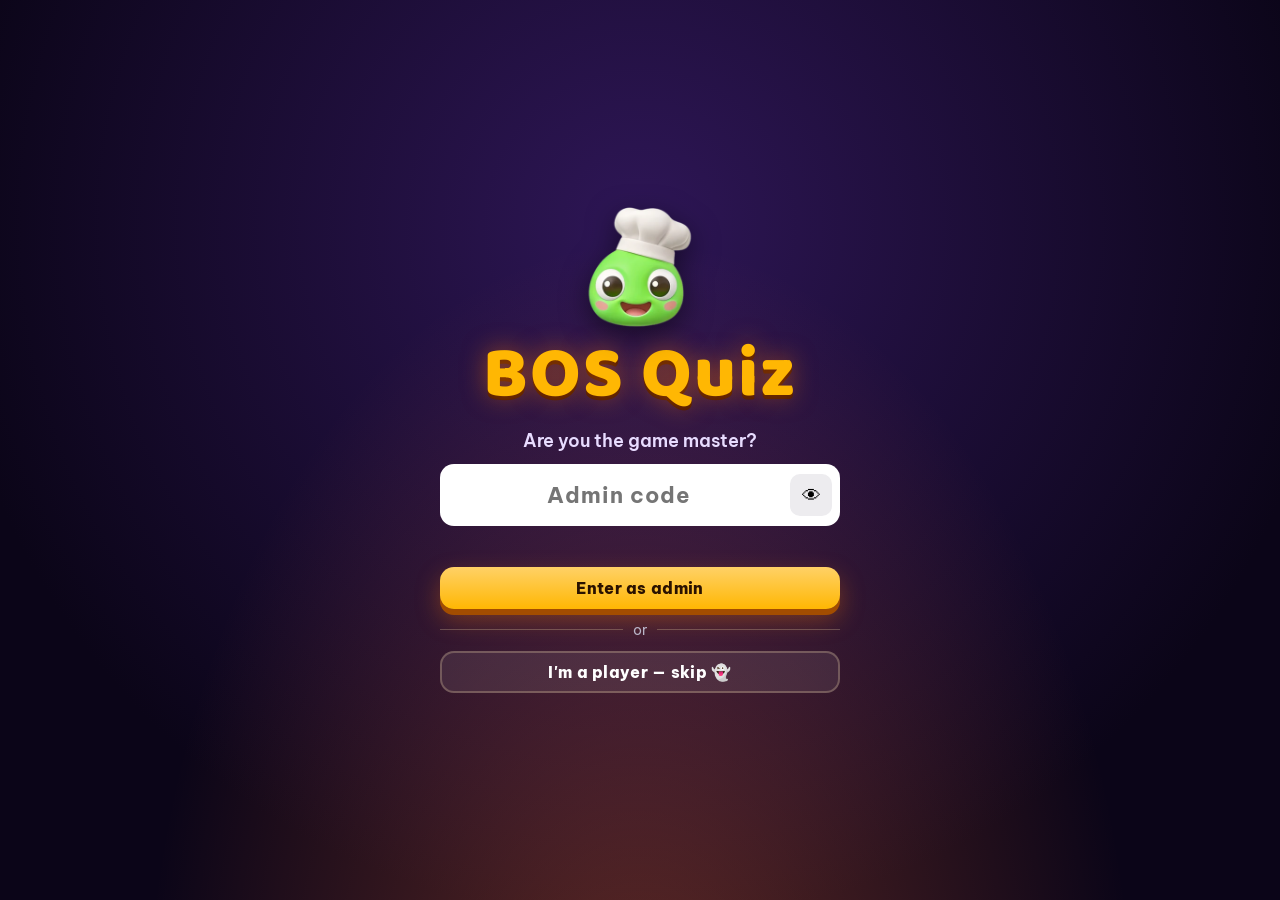
==== commit 0c52fa6a: "Add files via upload" ====
--- a/index.html
+++ b/index.html
@@ -59,8 +59,9 @@
         <button class="tp-arrow prev" id="tp-prev" aria-label="Previous theme">‹</button>
         <button class="tp-arrow next" id="tp-next" aria-label="Next theme">›</button>
         <div class="tp-loading hidden" id="tp-loading"><span class="spin"></span> Loading 3D…</div>
+        <div class="tp-count" id="tp-count"><b>1</b> / 7</div>
         <div class="tp-dots" id="tp-dots"></div>
-        <div class="tp-hint">Swipe or use ‹ › to browse themes</div>
+        <div class="tp-hint" id="tp-hint">Swipe or use ‹ › to browse the themes</div>
       </div>
       <aside class="tp-side">
         <div class="tp-card">
--- a/css/common.css
+++ b/css/common.css
@@ -238,3 +238,11 @@
 .qe-card.active { border-color: var(--accent, #ff8a1f); box-shadow: 0 0 0 2px color-mix(in srgb, var(--accent, #ff8a1f) 45%, transparent); }
 .qe-time span:last-child { color: var(--muted); font-weight: 500; }
 @media (max-width: 640px) { .qe-answers { grid-template-columns: 1fr; } }
+/* admin code: hidden like a password, with an eye to show it */
+.pw { position: relative; display: flex; }
+.pw input { flex: 1; min-width: 0; padding-right: 56px !important; }
+.pw-eye { position: absolute; right: 8px; top: 50%; translate: 0 -50%; width: 42px; height: 42px; border: 0; border-radius: 10px; background: rgba(29, 15, 56, .08); font-size: 19px; line-height: 1; cursor: pointer; }
+.pw-eye:hover { background: rgba(29, 15, 56, .16); }
+.gate-card input[type=password] { letter-spacing: 6px; }
+.gate-card { width: min(400px, calc(100vw - 40px)); }
+.pw input { width: 100%; }
--- a/css/admin.css
+++ b/css/admin.css
@@ -356,3 +356,18 @@
   .dmodal-card { padding: 12px; border-radius: 18px; }
   .dmodal header .play { order: 5; width: 100%; }
 }
+.tp-field small { font-weight: 500; font-size: 12px; color: var(--muted); opacity: .85; }
+
+/* theme picker: "3 / 7 themes" counter + pager */
+.tp-count { position: absolute; left: 16px; top: 14px; z-index: 4; display: flex; align-items: baseline; gap: 5px; background: rgba(10, 4, 24, .45); backdrop-filter: blur(6px); border: 1px solid rgba(255, 255, 255, .25); padding: 6px 14px; border-radius: 99px; font: 800 15px var(--body); color: rgba(255, 255, 255, .85); }
+.tp-count b { font-size: 22px; color: #fff; line-height: 1; }
+.tp-count span { font-weight: 600; font-size: 13px; opacity: .8; }
+.tp-dots .dot { transition: background .2s, color .2s, width .25s; }
+@media (max-width: 760px) {
+  /* phones: the names become a compact pager (● ○ ○ ○), the counter says how many */
+  .tp-dots { gap: 7px; bottom: 14px; }
+  .tp-dots .dot { width: 10px; height: 10px; padding: 0; font-size: 0; border-radius: 99px; border-color: rgba(255, 255, 255, .7); background: rgba(255, 255, 255, .35); }
+  .tp-dots .dot.on { width: 28px; background: #fff; }
+}
+.tp-stage.swap-l .tp-count, .tp-stage.swap-r .tp-count { animation: countPop .45s cubic-bezier(.2, 1.6, .4, 1); }
+@keyframes countPop { 40% { transform: scale(1.18); } }
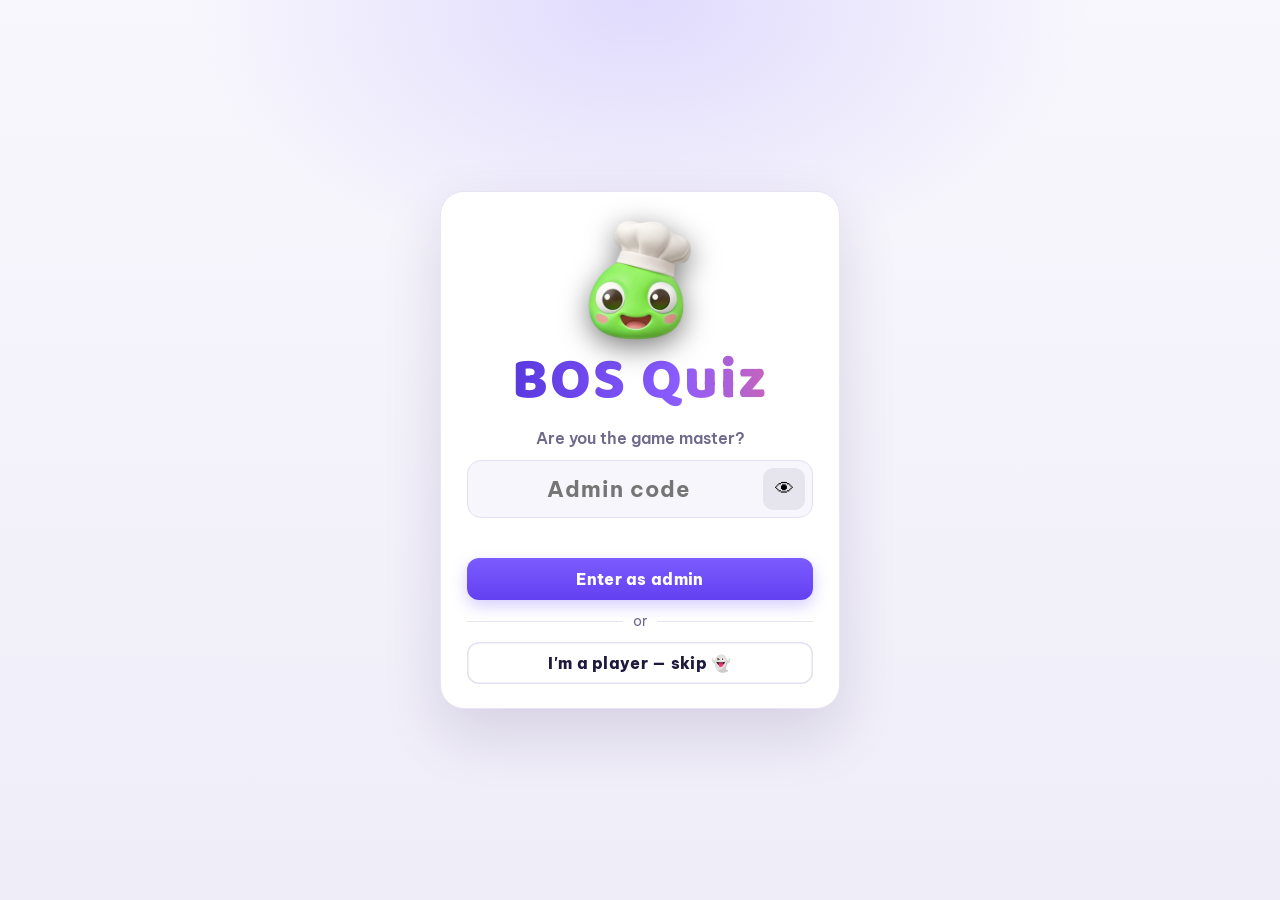
==== commit ffadb533: "Add files via upload" ====
--- a/index.html
+++ b/index.html
@@ -4,32 +4,58 @@
   <meta charset="utf-8">
   <meta name="viewport" content="width=device-width, initial-scale=1">
   <title>BOS Quiz</title>
-  <link rel="icon" href="assets/avatars/chef.webp">
+  <link rel="icon" href="assets/img/mascot-head.png">
   <link rel="stylesheet" href="css/common.css">
+  <link rel="stylesheet" href="css/fonts-admin.css">
   <link rel="stylesheet" href="css/admin.css">
   <script src="lib/supabase.js"></script>
   <script type="importmap">{ "imports": { "three": "./lib/three/three.module.js", "three/addons/": "./lib/three/addons/" } }</script>
 </head>
 <body class="adm">
+  <!-- playful background: drifting answer shapes + the BOS team mark, greyed out -->
+  <div class="adm-bg" aria-hidden="true">
+    <i class="gs tri" style="left:0.6%;--s:37px;--t:39.0s;--d:-2.9s;--r:193deg;--o:0.14;--b:0px"></i>
+    <i class="gs dot" style="left:8.3%;--s:25px;--t:26.7s;--d:-17.3s;--r:25deg;--o:0.11;--b:0px"></i>
+    <i class="gs dia" style="left:15.8%;--s:42px;--t:28.5s;--d:-8.9s;--r:226deg;--o:0.21;--b:0px"></i>
+    <i class="gs sq" style="left:20.3%;--s:49px;--t:45.5s;--d:-1.9s;--r:309deg;--o:0.13;--b:0px"></i>
+    <i class="gs tri" style="left:25.5%;--s:29px;--t:32.2s;--d:-32.6s;--r:65deg;--o:0.17;--b:0px"></i>
+    <i class="gs dot" style="left:32.7%;--s:51px;--t:37.0s;--d:-2.5s;--r:21deg;--o:0.12;--b:0px"></i>
+    <i class="gs dia" style="left:39.2%;--s:53px;--t:32.3s;--d:-23.4s;--r:163deg;--o:0.14;--b:0px"></i>
+    <i class="gs sq" style="left:46.5%;--s:59px;--t:30.9s;--d:-23.0s;--r:189deg;--o:0.21;--b:2px"></i>
+    <i class="gs tri" style="left:51.2%;--s:56px;--t:45.6s;--d:-4.7s;--r:151deg;--o:0.19;--b:0px"></i>
+    <i class="gs dot" style="left:58.2%;--s:29px;--t:26.8s;--d:-26.7s;--r:275deg;--o:0.17;--b:0px"></i>
+    <i class="gs dia" style="left:63.8%;--s:62px;--t:39.9s;--d:-23.8s;--r:209deg;--o:0.15;--b:2px"></i>
+    <i class="gs sq" style="left:72.5%;--s:61px;--t:35.5s;--d:-26.6s;--r:22deg;--o:0.18;--b:2px"></i>
+    <i class="gs tri" style="left:79.0%;--s:52px;--t:42.4s;--d:-11.4s;--r:139deg;--o:0.18;--b:0px"></i>
+    <i class="gs dot" style="left:83.1%;--s:23px;--t:29.4s;--d:-4.7s;--r:21deg;--o:0.19;--b:0px"></i>
+    <i class="gs dia" style="left:88.5%;--s:28px;--t:33.8s;--d:-34.9s;--r:29deg;--o:0.15;--b:0px"></i>
+    <i class="gs sq" style="left:97.3%;--s:47px;--t:42.4s;--d:-34.6s;--r:100deg;--o:0.15;--b:0px"></i>
+    <img class="bos-wm" src="assets/img/bos-logo.webp" alt="">
+  </div>
   <!-- ============ LIBRARY ============ -->
   <section id="v-lib" class="hidden">
-    <header class="adm-top">
-      <a class="brand" href="#"><img src="assets/avatars/chef.webp" alt=""><span>BOS Quiz</span></a>
+    <header class="adm-top lib-top">
+      <a class="brand" href="#"><img class="brand-logo" src="assets/img/bos-quiz-logo.webp" alt="BOS Quiz"><span class="brand-name"><small>Admin</small></span></a>
       <div class="sp"></div>
-      <button class="btn" id="btn-new">＋ Create quiz</button>
-      <button class="link" id="btn-logout" title="Log out of admin">Log out</button>
+      <button class="link out" id="btn-logout" title="Log out of admin"><svg viewBox="0 0 24 24"><path d="M9 21H5a2 2 0 0 1-2-2V5a2 2 0 0 1 2-2h4"/><path d="M16 17l5-5-5-5"/><path d="M21 12H9"/></svg><span>Log out</span></button>
     </header>
     <main class="lib">
-      <div class="lib-head">
-        <div><h1>My quizzes</h1><p class="muted" id="lib-count">Loading…</p></div>
-        <div class="lib-tools">
-          <div class="lib-sort" id="lib-sort" role="group" aria-label="Sort quizzes">
-            <span>Sort</span>
-            <button type="button" data-sort="updated">Last edited</button>
-            <button type="button" data-sort="created">Date created</button>
-            <button type="button" data-sort="az">A–Z</button>
-          </div>
-          <input id="lib-search" type="search" placeholder="Search quizzes…" autocomplete="off">
+      <section class="lib-hero">
+        <div class="hero-txt">
+          <p class="eyebrow">Game master dashboard</p>
+          <h1>My quizzes</h1>
+          <p class="hero-sub"><span id="lib-count">Loading…</span> · pick one to play on the big screen, or make a new one</p>
+          <button class="btn hero-btn" id="btn-new"><svg viewBox="0 0 24 24"><path d="M12 5v14M5 12h14"/></svg>Create quiz</button>
+        </div>
+        <div class="hero-art" aria-hidden="true"><i class="o1"></i><img src="assets/img/mascot-buzzer.webp" alt=""></div>
+      </section>
+      <div class="lib-bar">
+        <label class="lib-find"><svg viewBox="0 0 24 24"><circle cx="11" cy="11" r="7"/><path d="M20 20l-3.5-3.5"/></svg><input id="lib-search" type="search" placeholder="Search quizzes…" autocomplete="off"></label>
+        <div class="lib-sort" id="lib-sort" role="group" aria-label="Sort quizzes">
+          <span>Sort</span>
+          <button type="button" data-sort="updated">Last edited</button>
+          <button type="button" data-sort="created">Date created</button>
+          <button type="button" data-sort="az">A–Z</button>
         </div>
       </div>
       <div class="lib-msg hidden" id="lib-msg"></div>
--- a/css/admin.css
+++ b/css/admin.css
@@ -371,3 +371,157 @@
 }
 .tp-stage.swap-l .tp-count, .tp-stage.swap-r .tp-count { animation: countPop .45s cubic-bezier(.2, 1.6, .4, 1); }
 @keyframes countPop { 40% { transform: scale(1.18); } }
+
+/* =====================================================================
+   v12 — light admin: airy white cards on a soft lavender background
+   (the theme preview and the live demo keep the real game colours)
+   ===================================================================== */
+body.adm {
+  --text: #1f1a3d; --muted: #6f6a8c; --line: #e8e4f4; --panel: #ffffff; --panel-solid: #ffffff;
+  --accent: #6c4cf5; --accent2: #9b86ff; --accent-ink: #ffffff; --orange: #6c4cf5;
+  --a-soft: #f3f0ff; --field: #f7f6fc; --field-line: #e4e0f1; --ring: rgba(108, 76, 245, .22);
+  --card-shadow: 0 1px 2px rgba(40, 24, 90, .05), 0 8px 28px rgba(40, 24, 90, .07);
+  color: var(--text);
+  background:
+    radial-gradient(900px 500px at 8% -8%, rgba(155, 134, 255, .18), transparent 60%),
+    radial-gradient(700px 420px at 100% 0%, rgba(255, 190, 140, .16), transparent 60%),
+    linear-gradient(180deg, #f8f7fd, #f3f2f9);
+}
+/* buttons: flat, soft shadow */
+.adm .btn { color: #fff; background: linear-gradient(180deg, #7b5cff, #6340f0); box-shadow: 0 6px 16px rgba(108, 76, 245, .28); border-radius: 12px; }
+.adm .btn:hover { filter: brightness(1.06); transform: translateY(-1px); }
+.adm .btn:active { transform: translateY(1px); box-shadow: 0 2px 8px rgba(108, 76, 245, .25); }
+.adm .btn.ghost { background: #fff; color: var(--text); box-shadow: inset 0 0 0 1.5px var(--field-line); }
+.adm .btn.ghost:hover { background: var(--a-soft); box-shadow: inset 0 0 0 1.5px #d6ccff; }
+.adm .link:hover { color: var(--accent); }
+.adm-loading { background: rgba(248, 247, 253, .55); }
+.adm .spin { border-color: rgba(108, 76, 245, .18); border-top-color: var(--accent); }
+.adm .toast { background: #1f1a3d; color: #fff; border: 0; box-shadow: 0 12px 30px rgba(31, 26, 61, .25); }
+
+/* top bar */
+.adm .adm-top { background: rgba(255, 255, 255, .92); border-bottom: 1px solid var(--line); box-shadow: 0 1px 0 rgba(255, 255, 255, .6); }
+.adm .brand { color: var(--text); }
+.adm .brand img { filter: drop-shadow(0 4px 8px rgba(80, 60, 160, .2)); }
+.adm .brand span { background: linear-gradient(90deg, #4b2fd6, #8a5cff 60%, #e2689b); -webkit-background-clip: text; background-clip: text; color: transparent; }
+
+/* library */
+.adm .lib-head h1 { color: var(--text); letter-spacing: -.5px; }
+.adm #lib-search { background: #fff; color: var(--text); border: 1.5px solid var(--field-line); box-shadow: 0 1px 2px rgba(40, 24, 90, .04); }
+.adm #lib-search::placeholder { color: #a39fbb; }
+.adm #lib-search:focus { border-color: var(--accent); box-shadow: 0 0 0 4px var(--ring); }
+.adm .lib-sort { background: #ece9f7; }
+.adm .lib-sort button { color: var(--muted); }
+.adm .lib-sort button:hover { color: var(--text); }
+.adm .lib-sort button.on { background: #fff; color: var(--accent); box-shadow: 0 1px 3px rgba(40, 24, 90, .12); }
+.adm .lib-msg { background: #fff8e6; border-color: #f5d98a; color: #5c4300; }
+.adm .lib-msg code { background: #f3ead0; }
+.adm .qcard-lib { background: #fff; border: 1px solid var(--line); box-shadow: var(--card-shadow); }
+.adm .qcard-lib:hover { box-shadow: 0 2px 4px rgba(40, 24, 90, .05), 0 18px 40px rgba(40, 24, 90, .12); }
+.adm .qcard-lib .thumb { margin: 8px 8px 0; border-radius: 14px; }
+.adm .qcard-lib .meta b { color: var(--text); }
+.adm .qcard-lib .acts .play { box-shadow: 0 4px 12px rgba(108, 76, 245, .25); }
+.adm .qcard-lib .ic { background: var(--field); border-color: var(--field-line); color: var(--text); }
+.adm .qcard-lib .ic:hover { background: var(--a-soft); border-color: #d6ccff; }
+.adm .qcard-lib .ic.danger:hover { background: #ffecee; border-color: #ffc2c9; }
+.adm .qcard-new { background: rgba(255, 255, 255, .55); border-color: #d6ccf3; color: var(--text); }
+.adm .qcard-new:hover { background: #fff; border-color: var(--accent); }
+.adm .qcard-new span { background: linear-gradient(160deg, #8a6cff, #6340f0); color: #fff; box-shadow: 0 8px 20px rgba(108, 76, 245, .3); }
+
+/* studio top */
+.adm .studio-top .back { background: #fff; border: 1.5px solid var(--field-line); color: var(--text); }
+.adm .studio-top .back:hover { background: var(--a-soft); }
+.adm .st-name { color: var(--text); background: transparent; }
+.adm .st-name:hover, .adm .st-name:focus { background: var(--field); border-color: var(--field-line); }
+.adm .st-name:focus { border-color: var(--accent); box-shadow: 0 0 0 4px var(--ring); }
+.adm .st-tabs { background: #ece9f7; }
+.adm .st-tabs button { color: var(--muted); }
+.adm .st-tabs button:hover { color: var(--text); }
+.adm .st-tabs button.on { background: #fff; color: var(--accent); box-shadow: 0 1px 3px rgba(40, 24, 90, .12); }
+.adm .st-tabs button b { background: var(--accent); color: #fff; }
+.adm .st-status.warn { color: #b7791f; }
+
+/* theme picker: the preview stays colourful, the side panel is a clean white card */
+.adm .tp-stage { box-shadow: 0 18px 44px rgba(60, 40, 140, .18), inset 0 0 0 1px rgba(255, 255, 255, .2); }
+.adm .tp-card { background: #fff; border: 1px solid var(--line); box-shadow: var(--card-shadow); gap: 14px; }
+.adm .tp-tname span { color: var(--text); font-weight: 700; }
+.adm .tp-sel { background: #e3f8ec; color: #157a43; }
+.adm .tp-field, .adm .tp-label { color: var(--text); font-weight: 700; }
+.adm .tp-label small, .adm .tp-field small { color: var(--muted); }
+.adm .tp-field input { background: var(--field); border: 1.5px solid var(--field-line); color: var(--text); }
+.adm .tp-field input:focus { background: #fff; border-color: var(--accent); box-shadow: 0 0 0 4px var(--ring); }
+.adm .tp-label { margin-top: 6px; padding-top: 12px; border-top: 1px solid var(--line); }
+.adm .pal { color: var(--text); }
+.adm .pal i { box-shadow: 0 4px 10px rgba(40, 24, 90, .14); }
+.adm .pal i em { border-color: #fff; }
+.adm .pal.on i { box-shadow: 0 0 0 3px #fff, 0 0 0 5px var(--accent), 0 6px 14px rgba(108, 76, 245, .3); }
+.adm .mrow { background: var(--field); }
+.adm .mrow:hover { background: #f0edfa; }
+.adm .mrow.on { background: var(--a-soft); border-color: var(--accent); }
+.adm .mplay { background: #fff; color: var(--text); box-shadow: 0 1px 3px rgba(40, 24, 90, .15); }
+.adm .mplay.playing { background: var(--accent); color: #fff; }
+.adm .mtxt b { color: var(--text); }
+.adm .tp-fx { color: var(--text); background: var(--field); border-radius: 12px; padding: 10px 12px; }
+.adm .tp-fx .ok { color: #15924f; } .adm .tp-fx .bad { color: #d63c55; }
+
+/* questions editor */
+.adm .qeditor .qe-info { background: #fff; border-color: var(--line); box-shadow: var(--card-shadow); color: var(--text); }
+.adm .qeditor .ok { color: #15924f; } .adm .qeditor .bad { color: #d63c55; }
+.adm .qe-card { background: #fff; border-color: var(--line); box-shadow: var(--card-shadow); color: var(--text); }
+.adm .qe-card.active { border-color: var(--accent); box-shadow: 0 0 0 3px var(--ring), var(--card-shadow); }
+.adm .qe-tools button { background: var(--field); color: var(--text); border: 1px solid var(--field-line); }
+.adm .qe-tools button:hover { background: var(--a-soft); }
+.adm .qe-card textarea, .adm .qe-card input, .adm .qe-alltime input { background: var(--field); border: 1.5px solid var(--field-line); color: var(--text); }
+.adm .qe-card textarea:focus, .adm .qe-card input:focus, .adm .qe-alltime input:focus { background: #fff; border-color: var(--accent); box-shadow: 0 0 0 4px var(--ring); }
+.adm .qe-mini { background: #fff; border-color: var(--field-line); color: var(--text); }
+.adm .qe-mini:hover { background: var(--a-soft); }
+.adm .qe-mini.danger { color: #d63c55; border-color: #ffc2c9; }
+.adm .qe-chips button { background: #fff; border-color: var(--field-line); color: var(--muted); }
+.adm .qe-chips button.on { background: var(--accent); border-color: var(--accent); color: #fff; }
+.adm .qe-media { background: #fbfaff; border-color: #d9d2f0; }
+.adm .qe-mnote { color: #15924f; } .adm .qe-mnote.warn, .adm .qe-savebar .qe-status.warn { color: #b7791f; }
+.adm .qe-merr { background: #fff0f2; color: #b4233c; border-color: #ffc2c9; }
+.adm .qe-ans { background: color-mix(in srgb, var(--c) 8%, #fff); border-color: color-mix(in srgb, var(--c) 30%, #fff); }
+.adm .qe-card .qe-ans input { background: #fff; border-color: transparent; }
+.adm .qe-card .qe-ans input:focus { border-color: var(--accent); }
+.adm .qe-ok { background: #fff; border-color: #cfc8e6; }
+.adm .qe-ok:hover { border-color: #15924f; color: rgba(21, 146, 79, .6); }
+.adm .qe-ans.right { background: #eefbf3; border-color: #3ddc84; box-shadow: 0 0 0 3px rgba(61, 220, 132, .2); }
+.adm .qe-rm { background: rgba(31, 26, 61, .05); color: #d63c55; }
+.adm .qe-rm:hover { background: #ffdfe3; color: #b4233c; }
+.adm .qe-savebar { background: linear-gradient(transparent, #f6f5fb 30%); }
+
+/* live preview (the mock screens stay dark, the frame around them is light) */
+.adm .qdemo-head b { color: var(--text); }
+.adm .qdemo-toggle { background: #fff; border-color: var(--field-line); color: var(--text); }
+.adm #q-demo { background: #fff; border-color: var(--line); box-shadow: var(--card-shadow); }
+.adm .demo { color: var(--text); }
+.adm .demo-seg { background: #ece9f7; }
+.adm .demo-seg button { color: #6f6a8c; }
+.adm .demo-seg button:hover { color: #1f1a3d; }
+.adm .demo-seg button.on { background: #fff; color: #6c4cf5; box-shadow: 0 1px 3px rgba(40, 24, 90, .12); }
+.adm .demo-play { box-shadow: 0 4px 12px rgba(40, 24, 90, .18); }
+.adm .demo figcaption { color: #6f6a8c; }
+.adm .dn-what { color: #1f1a3d; }
+.adm .dn-what b { color: #6c4cf5; }
+.adm .demo-notes li { color: #6f6a8c; }
+.adm .demo-notes li b { color: #1f1a3d; }
+.adm .demo-notes li em { color: #b7791f; }
+.adm .demo-big .dm-fit { box-shadow: 0 16px 36px rgba(40, 24, 90, .22), 0 0 0 6px #1f1a3d, 0 0 0 7px rgba(31, 26, 61, .2); }
+.adm .demo-phone .dm-fit { box-shadow: 0 16px 36px rgba(40, 24, 90, .22), 0 0 0 5px #1f1a3d, 0 0 0 6px rgba(31, 26, 61, .2); }
+.adm .demo-phone { filter: drop-shadow(-10px 14px 20px rgba(40, 24, 90, .2)); }
+
+/* demo pop-up from the library */
+.adm .dmodal { background: rgba(31, 26, 61, .35); }
+.adm .dmodal-card { background: #fff; border-color: var(--line); box-shadow: 0 30px 80px rgba(31, 26, 61, .25); }
+.adm .dmodal header b { color: var(--text); }
+.adm .dmodal .x { background: var(--field); color: var(--text); }
+.adm .dmodal .x:hover { background: #ece9f7; }
+
+/* admin code gate */
+.adm .gate { background: radial-gradient(700px 420px at 50% 0%, rgba(155, 134, 255, .25), transparent 65%), linear-gradient(180deg, #f8f7fd, #efedf8); }
+.adm .gate-card { background: #fff; border: 1px solid var(--line); border-radius: 24px; padding: 28px 26px 24px; box-shadow: 0 24px 60px rgba(40, 24, 90, .14); }
+.adm .gate-card h1 { color: transparent; background: linear-gradient(90deg, #4b2fd6, #8a5cff 60%, #e2689b); -webkit-background-clip: text; background-clip: text; text-shadow: none; font-size: clamp(42px, 11vw, 58px); }
+.adm .gate-q { color: var(--muted); font-size: 16px; }
+.adm .gate-card input { background: var(--field); border: 1.5px solid var(--field-line); color: var(--text); }
+.adm .gate-card input:focus { background: #fff; border-color: var(--accent); box-shadow: 0 0 0 4px var(--ring); }
+.adm .gate-err { color: #d63c55; }
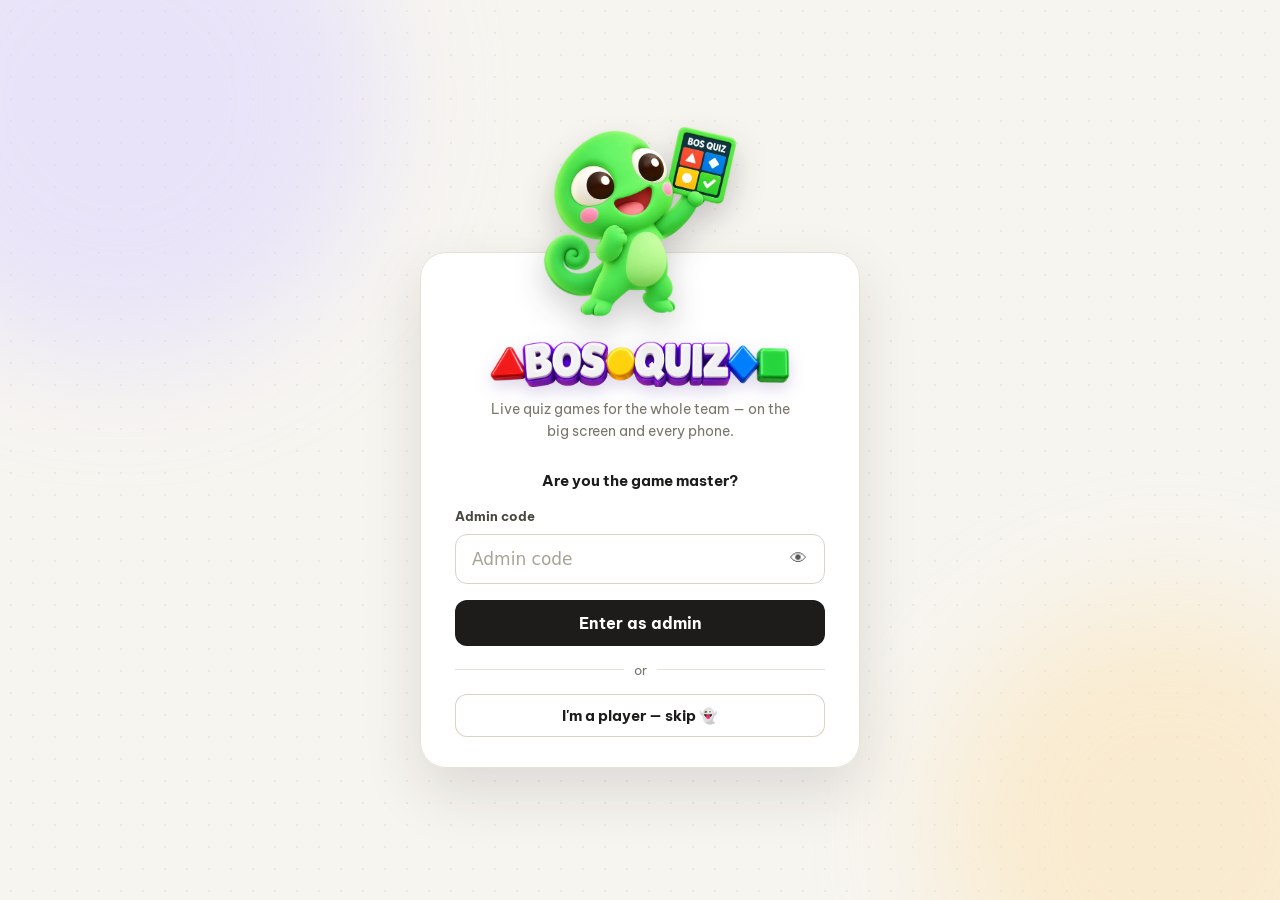
==== commit 1b7c6f7d: "Add files via upload" ====
--- a/index.html
+++ b/index.html
@@ -5,9 +5,9 @@
   <meta name="viewport" content="width=device-width, initial-scale=1">
   <title>BOS Quiz</title>
   <link rel="icon" href="assets/img/mascot-head.png">
-  <link rel="stylesheet" href="css/common.css">
+  <link rel="stylesheet" href="css/common.css?v=19">
   <link rel="stylesheet" href="css/fonts-admin.css">
-  <link rel="stylesheet" href="css/admin.css">
+  <link rel="stylesheet" href="css/admin.css?v=19">
   <script src="lib/supabase.js"></script>
   <script type="importmap">{ "imports": { "three": "./lib/three/three.module.js", "three/addons/": "./lib/three/addons/" } }</script>
 </head>
@@ -30,12 +30,12 @@
     <i class="gs dot" style="left:83.1%;--s:23px;--t:29.4s;--d:-4.7s;--r:21deg;--o:0.19;--b:0px"></i>
     <i class="gs dia" style="left:88.5%;--s:28px;--t:33.8s;--d:-34.9s;--r:29deg;--o:0.15;--b:0px"></i>
     <i class="gs sq" style="left:97.3%;--s:47px;--t:42.4s;--d:-34.6s;--r:100deg;--o:0.15;--b:0px"></i>
-    <img class="bos-wm" src="assets/img/bos-logo.webp" alt="">
+    <img class="bos-wm" src="assets/img/bos-logo.webp?v=3" alt="">
   </div>
   <!-- ============ LIBRARY ============ -->
   <section id="v-lib" class="hidden">
     <header class="adm-top lib-top">
-      <a class="brand" href="#"><img class="brand-logo" src="assets/img/bos-quiz-logo.webp" alt="BOS Quiz"><span class="brand-name"><small>Admin</small></span></a>
+      <a class="brand" href="#"><img class="brand-logo" src="assets/img/bos-quiz-logo.webp?v=3" alt="BOS Quiz"><span class="brand-name"><small>Admin</small></span></a>
       <div class="sp"></div>
       <button class="link out" id="btn-logout" title="Log out of admin"><svg viewBox="0 0 24 24"><path d="M9 21H5a2 2 0 0 1-2-2V5a2 2 0 0 1 2-2h4"/><path d="M16 17l5-5-5-5"/><path d="M21 12H9"/></svg><span>Log out</span></button>
     </header>
@@ -47,7 +47,7 @@
           <p class="hero-sub"><span id="lib-count">Loading…</span> · pick one to play on the big screen, or make a new one</p>
           <button class="btn hero-btn" id="btn-new"><svg viewBox="0 0 24 24"><path d="M12 5v14M5 12h14"/></svg>Create quiz</button>
         </div>
-        <div class="hero-art" aria-hidden="true"><i class="o1"></i><img src="assets/img/mascot-buzzer.webp" alt=""></div>
+        <div class="hero-art" aria-hidden="true"><i class="o1"></i><img src="assets/img/mascot-buzzer.webp?v=3" alt="" onerror="if(!this.dataset.f){this.dataset.f=1;this.src='assets/img/mascot-quiz.webp?v=3'}"></div>
       </section>
       <div class="lib-bar">
         <label class="lib-find"><svg viewBox="0 0 24 24"><circle cx="11" cy="11" r="7"/><path d="M20 20l-3.5-3.5"/></svg><input id="lib-search" type="search" placeholder="Search quizzes…" autocomplete="off"></label>
--- a/css/common.css
+++ b/css/common.css
@@ -246,3 +246,10 @@
 .gate-card input[type=password] { letter-spacing: 6px; }
 .gate-card { width: min(400px, calc(100vw - 40px)); }
 .pw input { width: 100%; }
+
+/* gate: the art / form wrappers only matter on the light admin page */
+.gate-art, .gate-main { display: contents; }
+.gate-tag, .gate-label, .gate-hi, .gate-bg { display: none; }
+/* the 3D "BOS QUIZ" wordmark replaces the text title on every gate */
+.gate-logo { display: block; width: min(380px, 92%); height: auto; margin: 4px auto 0; filter: drop-shadow(0 8px 14px rgba(0, 0, 0, .35)); }
+.gate-card h1 { display: none; }
--- a/css/admin.css
+++ b/css/admin.css
@@ -377,55 +377,55 @@
    (the theme preview and the live demo keep the real game colours)
    ===================================================================== */
 body.adm {
-  --text: #1f1a3d; --muted: #6f6a8c; --line: #e8e4f4; --panel: #ffffff; --panel-solid: #ffffff;
-  --accent: #6c4cf5; --accent2: #9b86ff; --accent-ink: #ffffff; --orange: #6c4cf5;
-  --a-soft: #f3f0ff; --field: #f7f6fc; --field-line: #e4e0f1; --ring: rgba(108, 76, 245, .22);
-  --card-shadow: 0 1px 2px rgba(40, 24, 90, .05), 0 8px 28px rgba(40, 24, 90, .07);
+  --text: #1d1c1a; --muted: #7a766c; --line: #e6e1d6; --panel: #ffffff; --panel-solid: #ffffff;
+  --accent: #1f7a4d; --accent2: #5aa87f; --accent-ink: #ffffff; --orange: #1f7a4d;
+  --a-soft: #edf5f0; --field: #f8f6f1; --field-line: #e2ddd0; --ring: rgba(31, 122, 77, .22);
+  --card-shadow: 0 1px 2px rgba(29, 28, 26, .05), 0 8px 28px rgba(29, 28, 26, .07);
   color: var(--text);
   background:
     radial-gradient(900px 500px at 8% -8%, rgba(155, 134, 255, .18), transparent 60%),
     radial-gradient(700px 420px at 100% 0%, rgba(255, 190, 140, .16), transparent 60%),
-    linear-gradient(180deg, #f8f7fd, #f3f2f9);
+    linear-gradient(180deg, #f7f5f0, #f7f5f0);
 }
 /* buttons: flat, soft shadow */
-.adm .btn { color: #fff; background: linear-gradient(180deg, #7b5cff, #6340f0); box-shadow: 0 6px 16px rgba(108, 76, 245, .28); border-radius: 12px; }
+.adm .btn { color: #fff; background: linear-gradient(180deg, #1f7a4d, #1a6942); box-shadow: 0 6px 16px rgba(31, 122, 77, .28); border-radius: 12px; }
 .adm .btn:hover { filter: brightness(1.06); transform: translateY(-1px); }
-.adm .btn:active { transform: translateY(1px); box-shadow: 0 2px 8px rgba(108, 76, 245, .25); }
+.adm .btn:active { transform: translateY(1px); box-shadow: 0 2px 8px rgba(31, 122, 77, .25); }
 .adm .btn.ghost { background: #fff; color: var(--text); box-shadow: inset 0 0 0 1.5px var(--field-line); }
-.adm .btn.ghost:hover { background: var(--a-soft); box-shadow: inset 0 0 0 1.5px #d6ccff; }
+.adm .btn.ghost:hover { background: var(--a-soft); box-shadow: inset 0 0 0 1.5px #b9dac6; }
 .adm .link:hover { color: var(--accent); }
 .adm-loading { background: rgba(248, 247, 253, .55); }
-.adm .spin { border-color: rgba(108, 76, 245, .18); border-top-color: var(--accent); }
-.adm .toast { background: #1f1a3d; color: #fff; border: 0; box-shadow: 0 12px 30px rgba(31, 26, 61, .25); }
+.adm .spin { border-color: rgba(31, 122, 77, .18); border-top-color: var(--accent); }
+.adm .toast { background: #1d1c1a; color: #fff; border: 0; box-shadow: 0 12px 30px rgba(29, 28, 26, .25); }
 
 /* top bar */
 .adm .adm-top { background: rgba(255, 255, 255, .92); border-bottom: 1px solid var(--line); box-shadow: 0 1px 0 rgba(255, 255, 255, .6); }
 .adm .brand { color: var(--text); }
-.adm .brand img { filter: drop-shadow(0 4px 8px rgba(80, 60, 160, .2)); }
-.adm .brand span { background: linear-gradient(90deg, #4b2fd6, #8a5cff 60%, #e2689b); -webkit-background-clip: text; background-clip: text; color: transparent; }
+.adm .brand img { filter: drop-shadow(0 4px 8px rgba(29, 28, 26, .2)); }
+.adm .brand span { background: linear-gradient(90deg, #1d1c1a, #1d1c1a 60%, #1d1c1a); -webkit-background-clip: text; background-clip: text; color: transparent; }
 
 /* library */
 .adm .lib-head h1 { color: var(--text); letter-spacing: -.5px; }
-.adm #lib-search { background: #fff; color: var(--text); border: 1.5px solid var(--field-line); box-shadow: 0 1px 2px rgba(40, 24, 90, .04); }
-.adm #lib-search::placeholder { color: #a39fbb; }
+.adm #lib-search { background: #fff; color: var(--text); border: 1.5px solid var(--field-line); box-shadow: 0 1px 2px rgba(29, 28, 26, .04); }
+.adm #lib-search::placeholder { color: #a8a397; }
 .adm #lib-search:focus { border-color: var(--accent); box-shadow: 0 0 0 4px var(--ring); }
-.adm .lib-sort { background: #ece9f7; }
+.adm .lib-sort { background: #efebe2; }
 .adm .lib-sort button { color: var(--muted); }
 .adm .lib-sort button:hover { color: var(--text); }
-.adm .lib-sort button.on { background: #fff; color: var(--accent); box-shadow: 0 1px 3px rgba(40, 24, 90, .12); }
+.adm .lib-sort button.on { background: #fff; color: var(--accent); box-shadow: 0 1px 3px rgba(29, 28, 26, .12); }
 .adm .lib-msg { background: #fff8e6; border-color: #f5d98a; color: #5c4300; }
 .adm .lib-msg code { background: #f3ead0; }
 .adm .qcard-lib { background: #fff; border: 1px solid var(--line); box-shadow: var(--card-shadow); }
-.adm .qcard-lib:hover { box-shadow: 0 2px 4px rgba(40, 24, 90, .05), 0 18px 40px rgba(40, 24, 90, .12); }
+.adm .qcard-lib:hover { box-shadow: 0 2px 4px rgba(29, 28, 26, .05), 0 18px 40px rgba(29, 28, 26, .12); }
 .adm .qcard-lib .thumb { margin: 8px 8px 0; border-radius: 14px; }
 .adm .qcard-lib .meta b { color: var(--text); }
-.adm .qcard-lib .acts .play { box-shadow: 0 4px 12px rgba(108, 76, 245, .25); }
+.adm .qcard-lib .acts .play { box-shadow: 0 4px 12px rgba(31, 122, 77, .25); }
 .adm .qcard-lib .ic { background: var(--field); border-color: var(--field-line); color: var(--text); }
-.adm .qcard-lib .ic:hover { background: var(--a-soft); border-color: #d6ccff; }
+.adm .qcard-lib .ic:hover { background: var(--a-soft); border-color: #b9dac6; }
 .adm .qcard-lib .ic.danger:hover { background: #ffecee; border-color: #ffc2c9; }
-.adm .qcard-new { background: rgba(255, 255, 255, .55); border-color: #d6ccf3; color: var(--text); }
+.adm .qcard-new { background: rgba(255, 255, 255, .55); border-color: #d9d3c4; color: var(--text); }
 .adm .qcard-new:hover { background: #fff; border-color: var(--accent); }
-.adm .qcard-new span { background: linear-gradient(160deg, #8a6cff, #6340f0); color: #fff; box-shadow: 0 8px 20px rgba(108, 76, 245, .3); }
+.adm .qcard-new span { background: linear-gradient(160deg, #2f8f5f, #1a6942); color: #fff; box-shadow: 0 8px 20px rgba(31, 122, 77, .3); }
 
 /* studio top */
 .adm .studio-top .back { background: #fff; border: 1.5px solid var(--field-line); color: var(--text); }
@@ -433,15 +433,15 @@
 .adm .st-name { color: var(--text); background: transparent; }
 .adm .st-name:hover, .adm .st-name:focus { background: var(--field); border-color: var(--field-line); }
 .adm .st-name:focus { border-color: var(--accent); box-shadow: 0 0 0 4px var(--ring); }
-.adm .st-tabs { background: #ece9f7; }
+.adm .st-tabs { background: #efebe2; }
 .adm .st-tabs button { color: var(--muted); }
 .adm .st-tabs button:hover { color: var(--text); }
-.adm .st-tabs button.on { background: #fff; color: var(--accent); box-shadow: 0 1px 3px rgba(40, 24, 90, .12); }
+.adm .st-tabs button.on { background: #fff; color: var(--accent); box-shadow: 0 1px 3px rgba(29, 28, 26, .12); }
 .adm .st-tabs button b { background: var(--accent); color: #fff; }
 .adm .st-status.warn { color: #b7791f; }
 
 /* theme picker: the preview stays colourful, the side panel is a clean white card */
-.adm .tp-stage { box-shadow: 0 18px 44px rgba(60, 40, 140, .18), inset 0 0 0 1px rgba(255, 255, 255, .2); }
+.adm .tp-stage { box-shadow: 0 18px 44px rgba(29, 28, 26, .18), inset 0 0 0 1px rgba(255, 255, 255, .2); }
 .adm .tp-card { background: #fff; border: 1px solid var(--line); box-shadow: var(--card-shadow); gap: 14px; }
 .adm .tp-tname span { color: var(--text); font-weight: 700; }
 .adm .tp-sel { background: #e3f8ec; color: #157a43; }
@@ -451,13 +451,13 @@
 .adm .tp-field input:focus { background: #fff; border-color: var(--accent); box-shadow: 0 0 0 4px var(--ring); }
 .adm .tp-label { margin-top: 6px; padding-top: 12px; border-top: 1px solid var(--line); }
 .adm .pal { color: var(--text); }
-.adm .pal i { box-shadow: 0 4px 10px rgba(40, 24, 90, .14); }
+.adm .pal i { box-shadow: 0 4px 10px rgba(29, 28, 26, .14); }
 .adm .pal i em { border-color: #fff; }
-.adm .pal.on i { box-shadow: 0 0 0 3px #fff, 0 0 0 5px var(--accent), 0 6px 14px rgba(108, 76, 245, .3); }
+.adm .pal.on i { box-shadow: 0 0 0 3px #fff, 0 0 0 5px var(--accent), 0 6px 14px rgba(31, 122, 77, .3); }
 .adm .mrow { background: var(--field); }
-.adm .mrow:hover { background: #f0edfa; }
+.adm .mrow:hover { background: #f1ede4; }
 .adm .mrow.on { background: var(--a-soft); border-color: var(--accent); }
-.adm .mplay { background: #fff; color: var(--text); box-shadow: 0 1px 3px rgba(40, 24, 90, .15); }
+.adm .mplay { background: #fff; color: var(--text); box-shadow: 0 1px 3px rgba(29, 28, 26, .15); }
 .adm .mplay.playing { background: var(--accent); color: #fff; }
 .adm .mtxt b { color: var(--text); }
 .adm .tp-fx { color: var(--text); background: var(--field); border-radius: 12px; padding: 10px 12px; }
@@ -477,51 +477,365 @@
 .adm .qe-mini.danger { color: #d63c55; border-color: #ffc2c9; }
 .adm .qe-chips button { background: #fff; border-color: var(--field-line); color: var(--muted); }
 .adm .qe-chips button.on { background: var(--accent); border-color: var(--accent); color: #fff; }
-.adm .qe-media { background: #fbfaff; border-color: #d9d2f0; }
+.adm .qe-media { background: #faf8f3; border-color: #d9d3c4; }
 .adm .qe-mnote { color: #15924f; } .adm .qe-mnote.warn, .adm .qe-savebar .qe-status.warn { color: #b7791f; }
 .adm .qe-merr { background: #fff0f2; color: #b4233c; border-color: #ffc2c9; }
 .adm .qe-ans { background: color-mix(in srgb, var(--c) 8%, #fff); border-color: color-mix(in srgb, var(--c) 30%, #fff); }
 .adm .qe-card .qe-ans input { background: #fff; border-color: transparent; }
 .adm .qe-card .qe-ans input:focus { border-color: var(--accent); }
-.adm .qe-ok { background: #fff; border-color: #cfc8e6; }
+.adm .qe-ok { background: #fff; border-color: #d3cdbf; }
 .adm .qe-ok:hover { border-color: #15924f; color: rgba(21, 146, 79, .6); }
 .adm .qe-ans.right { background: #eefbf3; border-color: #3ddc84; box-shadow: 0 0 0 3px rgba(61, 220, 132, .2); }
-.adm .qe-rm { background: rgba(31, 26, 61, .05); color: #d63c55; }
+.adm .qe-rm { background: rgba(29, 28, 26, .05); color: #d63c55; }
 .adm .qe-rm:hover { background: #ffdfe3; color: #b4233c; }
-.adm .qe-savebar { background: linear-gradient(transparent, #f6f5fb 30%); }
+.adm .qe-savebar { background: linear-gradient(transparent, #f7f5f0 30%); }
 
 /* live preview (the mock screens stay dark, the frame around them is light) */
 .adm .qdemo-head b { color: var(--text); }
 .adm .qdemo-toggle { background: #fff; border-color: var(--field-line); color: var(--text); }
 .adm #q-demo { background: #fff; border-color: var(--line); box-shadow: var(--card-shadow); }
 .adm .demo { color: var(--text); }
-.adm .demo-seg { background: #ece9f7; }
-.adm .demo-seg button { color: #6f6a8c; }
-.adm .demo-seg button:hover { color: #1f1a3d; }
-.adm .demo-seg button.on { background: #fff; color: #6c4cf5; box-shadow: 0 1px 3px rgba(40, 24, 90, .12); }
-.adm .demo-play { box-shadow: 0 4px 12px rgba(40, 24, 90, .18); }
-.adm .demo figcaption { color: #6f6a8c; }
-.adm .dn-what { color: #1f1a3d; }
-.adm .dn-what b { color: #6c4cf5; }
-.adm .demo-notes li { color: #6f6a8c; }
-.adm .demo-notes li b { color: #1f1a3d; }
+.adm .demo-seg { background: #efebe2; }
+.adm .demo-seg button { color: #7a766c; }
+.adm .demo-seg button:hover { color: #1d1c1a; }
+.adm .demo-seg button.on { background: #fff; color: #1f7a4d; box-shadow: 0 1px 3px rgba(29, 28, 26, .12); }
+.adm .demo-play { box-shadow: 0 4px 12px rgba(29, 28, 26, .18); }
+.adm .demo figcaption { color: #7a766c; }
+.adm .dn-what { color: #1d1c1a; }
+.adm .dn-what b { color: #1f7a4d; }
+.adm .demo-notes li { color: #7a766c; }
+.adm .demo-notes li b { color: #1d1c1a; }
 .adm .demo-notes li em { color: #b7791f; }
-.adm .demo-big .dm-fit { box-shadow: 0 16px 36px rgba(40, 24, 90, .22), 0 0 0 6px #1f1a3d, 0 0 0 7px rgba(31, 26, 61, .2); }
-.adm .demo-phone .dm-fit { box-shadow: 0 16px 36px rgba(40, 24, 90, .22), 0 0 0 5px #1f1a3d, 0 0 0 6px rgba(31, 26, 61, .2); }
-.adm .demo-phone { filter: drop-shadow(-10px 14px 20px rgba(40, 24, 90, .2)); }
+.adm .demo-big .dm-fit { box-shadow: 0 16px 36px rgba(29, 28, 26, .22), 0 0 0 6px #1d1c1a, 0 0 0 7px rgba(29, 28, 26, .2); }
+.adm .demo-phone .dm-fit { box-shadow: 0 16px 36px rgba(29, 28, 26, .22), 0 0 0 5px #1d1c1a, 0 0 0 6px rgba(29, 28, 26, .2); }
+.adm .demo-phone { filter: drop-shadow(-10px 14px 20px rgba(29, 28, 26, .2)); }
 
 /* demo pop-up from the library */
-.adm .dmodal { background: rgba(31, 26, 61, .35); }
-.adm .dmodal-card { background: #fff; border-color: var(--line); box-shadow: 0 30px 80px rgba(31, 26, 61, .25); }
+.adm .dmodal { background: rgba(29, 28, 26, .35); }
+.adm .dmodal-card { background: #fff; border-color: var(--line); box-shadow: 0 30px 80px rgba(29, 28, 26, .25); }
 .adm .dmodal header b { color: var(--text); }
 .adm .dmodal .x { background: var(--field); color: var(--text); }
-.adm .dmodal .x:hover { background: #ece9f7; }
+.adm .dmodal .x:hover { background: #efebe2; }
 
 /* admin code gate */
-.adm .gate { background: radial-gradient(700px 420px at 50% 0%, rgba(155, 134, 255, .25), transparent 65%), linear-gradient(180deg, #f8f7fd, #efedf8); }
-.adm .gate-card { background: #fff; border: 1px solid var(--line); border-radius: 24px; padding: 28px 26px 24px; box-shadow: 0 24px 60px rgba(40, 24, 90, .14); }
-.adm .gate-card h1 { color: transparent; background: linear-gradient(90deg, #4b2fd6, #8a5cff 60%, #e2689b); -webkit-background-clip: text; background-clip: text; text-shadow: none; font-size: clamp(42px, 11vw, 58px); }
+.adm .gate { background: radial-gradient(700px 420px at 50% 0%, rgba(155, 134, 255, .25), transparent 65%), linear-gradient(180deg, #f7f5f0, #f2efe7); }
+.adm .gate-card { background: #fff; border: 1px solid var(--line); border-radius: 24px; padding: 28px 26px 24px; box-shadow: 0 24px 60px rgba(29, 28, 26, .14); }
+.adm .gate-card h1 { color: transparent; background: linear-gradient(90deg, #1d1c1a, #1d1c1a 60%, #1d1c1a); -webkit-background-clip: text; background-clip: text; text-shadow: none; font-size: clamp(42px, 11vw, 58px); }
 .adm .gate-q { color: var(--muted); font-size: 16px; }
 .adm .gate-card input { background: var(--field); border: 1.5px solid var(--field-line); color: var(--text); }
 .adm .gate-card input:focus { background: #fff; border-color: var(--accent); box-shadow: 0 0 0 4px var(--ring); }
 .adm .gate-err { color: #d63c55; }
+
+/* =====================================================================
+   v13 — admin redesign: clean dashboard look (one calm font, white
+   surfaces, a soft violet hero, line icons) + a two-panel admin gate
+   ===================================================================== */
+body.adm {
+  --ui: 'Be Vietnam Pro', 'Segoe UI', system-ui, -apple-system, sans-serif;
+  --ink: #1d1c1a; --ink2: #4a4740; --mute: #7a766c; --hair: #e7e2d7; --soft: #f3f0e8; --vio: #1f7a4d; --vio2: #2f8f5f;
+  font-family: var(--ui); color: var(--ink);
+  background: #f7f5f0;
+}
+body.adm, body.adm button, body.adm input, body.adm textarea { font-family: var(--ui); }
+body.adm .btn { font-family: var(--ui); font-weight: 700; letter-spacing: 0; }
+body.adm svg { width: 18px; height: 18px; fill: none; stroke: currentColor; stroke-width: 2; stroke-linecap: round; stroke-linejoin: round; flex: none; }
+
+/* ---- top bar ---- */
+body.adm .adm-top { background: #fff; backdrop-filter: none; border-bottom: 1px solid var(--hair); box-shadow: none; padding: 12px 28px; min-height: 64px; }
+body.adm .brand { gap: 12px; }
+body.adm .brand-mark { width: 40px; height: 40px; border-radius: 12px; display: grid; place-items: center; background: linear-gradient(140deg, #e6f2ea, #ffe9f2); box-shadow: inset 0 0 0 1px rgba(31, 122, 77, .12); }
+body.adm .brand-mark img, body.adm .brand img { width: 32px; height: 32px; filter: drop-shadow(0 2px 3px rgba(29, 28, 26, .18)); }
+body.adm .brand-name { display: flex; align-items: center; gap: 8px; font-family: var(--ui); font-weight: 800; font-size: 19px; letter-spacing: -.3px; color: var(--ink); background: none; -webkit-text-fill-color: currentColor; }
+body.adm .brand-name small { font-size: 11px; font-weight: 700; letter-spacing: .6px; text-transform: uppercase; color: var(--vio); background: #e6f2ea; padding: 3px 8px; border-radius: 99px; }
+body.adm .link.out { display: inline-flex; align-items: center; gap: 8px; color: var(--ink2); font: 600 14px var(--ui); padding: 9px 14px; border-radius: 10px; border: 1px solid var(--hair); background: #fff; }
+body.adm .link.out:hover { background: var(--soft); color: var(--ink); }
+body.adm .link.out svg { width: 16px; height: 16px; }
+
+/* ---- library ---- */
+body.adm .lib { max-width: 1240px; padding: 28px 28px 70px; }
+body.adm .lib-hero { position: relative; overflow: hidden; display: flex; align-items: center; justify-content: space-between; gap: 20px; padding: 34px 40px; border-radius: 24px; color: #fff;
+  background: radial-gradient(420px 260px at 85% 20%, rgba(255, 255, 255, .22), transparent 70%), radial-gradient(500px 300px at 0% 120%, rgba(255, 140, 190, .45), transparent 70%), linear-gradient(120deg, #5a3cf0, #7c5cff 55%, #a77bff);
+  box-shadow: 0 18px 40px rgba(90, 60, 240, .22); margin-bottom: 26px; }
+body.adm .hero-txt { position: relative; z-index: 1; display: flex; flex-direction: column; align-items: flex-start; gap: 8px; max-width: 560px; }
+body.adm .eyebrow { margin: 0; font-size: 12px; font-weight: 700; letter-spacing: 1.4px; text-transform: uppercase; color: rgba(255, 255, 255, .78); }
+body.adm .lib-hero h1 { margin: 0; font-family: var(--ui); font-weight: 800; font-size: clamp(30px, 3.4vw, 42px); letter-spacing: -1px; line-height: 1.1; color: #fff; }
+body.adm .hero-sub { margin: 0; color: rgba(255, 255, 255, .86); font-size: 15px; line-height: 1.5; }
+body.adm .hero-sub #lib-count { font-weight: 700; color: #fff; }
+body.adm .hero-btn { margin-top: 10px; display: inline-flex; align-items: center; gap: 8px; background: #fff; color: var(--vio); box-shadow: 0 8px 20px rgba(0, 0, 0, .25); padding: 12px 22px; font-size: 15px; border-radius: 12px; }
+body.adm .hero-btn:hover { filter: none; background: #f1f7f3; transform: translateY(-1px); }
+body.adm .hero-art { position: relative; flex: none; width: 190px; height: 160px; display: grid; place-items: center; }
+body.adm .hero-art img { position: relative; width: 140px; filter: drop-shadow(0 16px 20px rgba(0, 0, 0, .35)); animation: heroFloat 3.2s ease-in-out infinite; }
+body.adm .hero-art i { position: absolute; border-radius: 50%; background: rgba(255, 255, 255, .14); }
+body.adm .hero-art .o1 { width: 170px; height: 170px; }
+body.adm .hero-art .o2 { width: 46px; height: 46px; right: 4px; top: 4px; background: rgba(255, 214, 102, .55); }
+@keyframes heroFloat { 50% { transform: translateY(-8px) rotate(-2deg); } }
+
+body.adm .lib-bar { display: flex; align-items: center; justify-content: space-between; gap: 12px; margin-bottom: 18px; flex-wrap: wrap; }
+body.adm .lib-find { position: relative; display: flex; align-items: center; flex: 0 1 360px; }
+body.adm .lib-find svg { position: absolute; left: 13px; width: 17px; height: 17px; color: var(--mute); pointer-events: none; }
+body.adm #lib-search { width: 100%; padding: 11px 14px 11px 40px; font: 500 15px var(--ui); border-radius: 12px; border: 1px solid var(--hair); background: #fff; color: var(--ink); box-shadow: none; }
+body.adm #lib-search:focus { border-color: var(--vio); box-shadow: 0 0 0 4px rgba(31, 122, 77, .14); }
+body.adm .lib-sort { background: #fff; border: 1px solid var(--hair); padding: 4px; border-radius: 12px; gap: 2px; }
+body.adm .lib-sort span { color: var(--mute); font-size: 13px; font-weight: 600; }
+body.adm .lib-sort button { font: 600 13.5px var(--ui); color: var(--ink2); padding: 7px 12px; border-radius: 9px; }
+body.adm .lib-sort button:hover { background: var(--soft); color: var(--ink); }
+body.adm .lib-sort button.on { background: var(--ink); color: #fff; box-shadow: none; }
+
+body.adm .lib-grid { grid-template-columns: repeat(auto-fill, minmax(260px, 1fr)); gap: 20px; }
+body.adm .qcard-lib { background: #fff; border: 1px solid var(--hair); border-radius: 20px; box-shadow: 0 1px 2px rgba(29, 28, 26, .04); transition: transform .2s, box-shadow .2s, border-color .2s; }
+body.adm .qcard-lib:hover { transform: translateY(-3px); border-color: #d8d1c2; box-shadow: 0 16px 36px rgba(29, 28, 26, .10); }
+body.adm .qcard-lib .thumb { margin: 10px 10px 0; border-radius: 14px; aspect-ratio: 16 / 10; }
+body.adm .qcard-lib .thumb .ttl { font-size: 26px; }
+body.adm .qcard-lib .badge { background: rgba(255, 255, 255, .92); color: var(--ink); font: 700 11.5px var(--ui); padding: 4px 10px; box-shadow: 0 2px 6px rgba(0, 0, 0, .12); }
+body.adm .qcard-lib .meta { padding: 14px 16px 6px; gap: 6px; }
+body.adm .qcard-lib .meta b { font-size: 16.5px; font-weight: 700; color: var(--ink); letter-spacing: -.2px; }
+body.adm .qcard-lib .meta span { display: flex; gap: 14px; flex-wrap: wrap; color: var(--mute); font-size: 13px; }
+body.adm .qcard-lib .meta em { font-style: normal; display: inline-flex; align-items: center; gap: 5px; }
+body.adm .qcard-lib .meta em svg { width: 14px; height: 14px; }
+body.adm .qcard-lib .acts { padding: 10px 14px 14px; gap: 6px; border-top: 1px solid #efebe3; margin-top: 8px; }
+body.adm .qcard-lib .acts .play { display: inline-flex; align-items: center; justify-content: center; gap: 6px; padding: 9px 12px; font-size: 14px; border-radius: 10px; background: var(--vio); box-shadow: none; }
+body.adm .qcard-lib .acts .play:hover { background: #18603c; transform: none; }
+body.adm .qcard-lib .acts .play svg { width: 15px; height: 15px; }
+body.adm .qcard-lib .ic { width: 38px; height: 38px; display: grid; place-items: center; border-radius: 10px; border: 1px solid var(--hair); background: #fff; color: var(--ink2); }
+body.adm .qcard-lib .ic svg { width: 17px; height: 17px; }
+body.adm .qcard-lib .ic:hover { background: var(--soft); color: var(--vio); border-color: #d8d1c2; }
+body.adm .qcard-lib .ic.danger:hover { background: #fff1f2; color: #e11d48; border-color: #fecdd3; }
+
+body.adm .qcard-new { min-height: 0; border: 1.5px dashed #d6cfbf; background: transparent; color: var(--ink); border-radius: 20px; gap: 6px; padding: 30px 20px; transition: background .2s, border-color .2s; }
+body.adm .qcard-new:hover { background: #fff; border-color: var(--vio); }
+body.adm .qcard-new span { width: 52px; height: 52px; border-radius: 16px; background: #e6f2ea; color: var(--vio); box-shadow: none; margin-bottom: 8px; transition: transform .2s; }
+body.adm .qcard-new span svg { width: 24px; height: 24px; }
+body.adm .qcard-new:hover span { transform: scale(1.08); background: var(--vio); color: #fff; }
+body.adm .qcard-new b { font-size: 16px; font-weight: 700; }
+body.adm .qcard-new small { color: var(--mute); font-size: 13px; }
+body.adm .lib-none { color: var(--mute); }
+
+/* studio top bar follows the same look */
+body.adm .studio-top .back, body.adm .st-name, body.adm .st-tabs button, body.adm .st-status { font-family: var(--ui); }
+body.adm .studio-top .back { border: 1px solid var(--hair); border-radius: 10px; font-weight: 600; }
+body.adm .st-name { font-weight: 700; color: var(--ink); }
+body.adm .st-tabs { background: var(--soft); border: 1px solid var(--hair); }
+body.adm .st-tabs button { font-weight: 600; }
+body.adm .st-tabs button.on { color: var(--ink); }
+body.adm .tp-tname span { font-family: var(--ui); font-weight: 800; letter-spacing: -.6px; }
+body.adm .qeditor, body.adm .demo-notes, body.adm .qdemo-head { font-family: var(--ui); }
+
+/* ---- admin code gate: art panel + form ---- */
+body.adm .gate { background: radial-gradient(800px 500px at 20% 0%, rgba(124, 92, 255, .14), transparent 60%), radial-gradient(700px 500px at 100% 100%, rgba(255, 140, 190, .14), transparent 60%), #f7f5f0; padding: 24px; }
+body.adm .gate-card { width: min(880px, 100%); display: grid; grid-template-columns: 1fr 1fr; gap: 0; padding: 0; text-align: left; background: #fff; border: 1px solid var(--hair); border-radius: 28px; overflow: hidden; box-shadow: 0 30px 70px rgba(29, 28, 26, .12); animation: gmIn .45s cubic-bezier(.2, 1.2, .4, 1); }
+body.adm .gate-art { display: flex; flex-direction: column; justify-content: center; align-items: flex-start; gap: 12px; padding: 44px 40px; color: #fff; position: relative; overflow: hidden;
+  background: radial-gradient(300px 220px at 90% 10%, rgba(255, 255, 255, .25), transparent 70%), radial-gradient(360px 260px at 0% 110%, rgba(255, 140, 190, .5), transparent 70%), linear-gradient(150deg, #5a3cf0, #7c5cff 60%, #a77bff); }
+body.adm .gate-art::after { content: ''; position: absolute; width: 260px; height: 260px; right: -70px; bottom: -80px; border-radius: 50%; background: rgba(255, 255, 255, .1); }
+body.adm .gate-img { width: 120px; margin: 0 0 8px; filter: drop-shadow(0 14px 18px rgba(0, 0, 0, .35)); position: relative; z-index: 1; }
+body.adm .gate-card h1 { font-family: var(--ui); font-weight: 800; font-size: 40px; letter-spacing: -1px; color: #fff; background: none; -webkit-text-fill-color: #fff; text-shadow: none; position: relative; z-index: 1; }
+body.adm .gate-tag { display: block; margin: 0; font-size: 15px; line-height: 1.55; color: rgba(255, 255, 255, .86); max-width: 300px; position: relative; z-index: 1; }
+body.adm .gate-main { display: flex; flex-direction: column; justify-content: center; gap: 10px; padding: 48px 44px; }
+body.adm .gate-hi { display: block; margin: 0; font-size: 26px; font-weight: 800; letter-spacing: -.5px; color: var(--ink); }
+body.adm .gate-q { margin: 0 0 14px; font-size: 15px; font-weight: 500; color: var(--mute); }
+body.adm .gate-label { display: block; font-size: 13px; font-weight: 700; color: var(--ink2); }
+body.adm .gate-card input { text-align: left; font: 600 17px var(--ui); letter-spacing: 1px; padding: 13px 54px 13px 16px; border-radius: 12px; background: #fff; border: 1px solid #d9d3c6; color: var(--ink); text-transform: uppercase; }
+body.adm .gate-card input[type=password] { letter-spacing: 5px; }
+body.adm .gate-card input::placeholder { letter-spacing: 0; text-transform: none; color: #a8a397; font-weight: 500; }
+body.adm .gate-card input:focus { border-color: var(--vio); box-shadow: 0 0 0 4px rgba(31, 122, 77, .14); }
+body.adm .pw-eye { width: 38px; height: 38px; background: transparent; font-size: 17px; opacity: .65; }
+body.adm .pw-eye:hover { background: var(--soft); opacity: 1; }
+body.adm .gate-err { min-height: 1.2em; font-size: 13.5px; text-align: left; }
+body.adm .gate-main .btn[type=submit] { padding: 13px; font-size: 15.5px; border-radius: 12px; background: var(--vio); box-shadow: 0 10px 22px rgba(31, 122, 77, .28); }
+body.adm .gate-main .btn[type=submit]:hover { background: #18603c; }
+body.adm .gate-or { color: var(--mute); font-size: 13px; margin: 6px 0; }
+body.adm .gate-or::before, body.adm .gate-or::after { background: var(--hair); }
+body.adm .gate-skip { padding: 12px; font-size: 15px; border-radius: 12px; background: #fff; color: var(--ink2); box-shadow: inset 0 0 0 1px #d9d3c6; }
+body.adm .gate-skip:hover { background: var(--soft); color: var(--ink); }
+
+@media (max-width: 760px) {
+  body.adm .adm-top { padding: 10px 14px; }
+  body.adm .brand-name small { display: none; }
+  body.adm .link.out span { display: none; }
+  body.adm .lib { padding: 16px 14px 50px; }
+  body.adm .lib-hero { padding: 24px 22px; border-radius: 20px; }
+  body.adm .hero-art { display: none; }
+  body.adm .lib-find { flex: 1 1 100%; }
+  body.adm .lib-sort { flex: 1; justify-content: space-between; }
+  body.adm .gate { padding: 14px; }
+  body.adm .gate-card { grid-template-columns: 1fr; border-radius: 22px; }
+  body.adm .gate-art { flex-direction: row; align-items: center; gap: 14px; padding: 22px 22px; }
+  body.adm .gate-img { width: 64px; margin: 0; }
+  body.adm .gate-card h1 { font-size: 28px; }
+  body.adm .gate-tag { display: none; }
+  body.adm .gate-main { padding: 26px 22px 24px; }
+  body.adm .gate-hi { font-size: 22px; }
+}
+body.adm .qcard-lib .acts .play { flex: 1; }
+
+/* v14 — one polished UI font everywhere in admin (self-hosted Plus Jakarta Sans, real 700/800 weights) */
+body.adm { --ui: 'Plus Jakarta Sans', 'Be Vietnam Pro', 'Segoe UI', system-ui, -apple-system, sans-serif; }
+body.adm .brand-name { font-weight: 800; font-size: 18px; letter-spacing: -.4px; }
+body.adm .brand-name small { font-weight: 700; font-size: 10.5px; letter-spacing: .8px; }
+body.adm .lib-hero h1 { font-weight: 800; font-size: clamp(30px, 3.2vw, 40px); letter-spacing: -1.2px; }
+body.adm .eyebrow { font-weight: 700; letter-spacing: 1.6px; font-size: 11.5px; }
+body.adm .hero-sub { font-weight: 500; }
+body.adm .qcard-lib .meta b { font-weight: 700; letter-spacing: -.3px; }
+body.adm .gate-card h1 { font-weight: 800; letter-spacing: -1.4px; }
+body.adm .gate-hi { font-weight: 800; letter-spacing: -.7px; }
+body.adm .tp-tname span { letter-spacing: -.8px; }
+body.adm .st-name { letter-spacing: -.2px; }
+
+/* =====================================================================
+   v15 — calmer palette: warm paper + ink + the mascot's green
+   (flat colours, thin borders, no glowing gradients)
+   ===================================================================== */
+body.adm { --vio: #1f7a4d; --vio2: #2f8f5f; --accent: #1f7a4d; --accent2: #5aa87f; --ink: #1d1c1a; --ink2: #4a4740; --mute: #7a766c; --hair: #e7e2d7; --soft: #f3f0e8; --leaf: #17452f; --cream: #f7f5f0; --sun: #f2b84b; background: var(--cream); }
+body.adm .brand-name { color: var(--ink); background: none; -webkit-text-fill-color: currentColor; }
+body.adm .brand-name small { color: var(--leaf); background: #e6f2ea; }
+body.adm .brand-mark { background: #e6f2ea; box-shadow: inset 0 0 0 1px rgba(23, 69, 47, .12); }
+/* buttons: solid, no glow */
+body.adm .btn { background: var(--vio); box-shadow: none; }
+body.adm .btn:hover { background: #18603c; filter: none; }
+body.adm .btn.ghost { background: #fff; color: var(--ink); box-shadow: inset 0 0 0 1px #d9d3c6; }
+body.adm .btn.ghost:hover { background: var(--soft); }
+body.adm #st-play { background: var(--ink); }
+body.adm #st-play:hover { background: #000; }
+/* hero: one flat deep-green block */
+body.adm .lib-hero { background: var(--leaf); box-shadow: none; border-radius: 22px; }
+body.adm .lib-hero::before { content: ''; position: absolute; inset: 0; background-image: radial-gradient(rgba(255, 255, 255, .07) 1.2px, transparent 1.3px); background-size: 18px 18px; pointer-events: none; }
+body.adm .eyebrow { color: #9fd3b4; }
+body.adm .hero-sub { color: rgba(247, 245, 240, .78); }
+body.adm .hero-btn { background: var(--cream); color: var(--ink); box-shadow: none; }
+body.adm .hero-btn:hover { background: #fff; }
+body.adm .hero-art .o1 { background: var(--sun); opacity: .95; width: 150px; height: 150px; }
+body.adm .hero-art img { filter: drop-shadow(0 10px 12px rgba(0, 0, 0, .25)); }
+/* cards + controls */
+body.adm .qcard-lib { box-shadow: none; }
+body.adm .qcard-lib:hover { box-shadow: 0 10px 24px rgba(29, 28, 26, .08); }
+body.adm .qcard-lib .acts .play { background: var(--vio); }
+body.adm .lib-sort button.on { background: var(--ink); color: var(--cream); }
+body.adm .qcard-new:hover span { background: var(--vio); }
+body.adm #lib-search:focus, body.adm .gate-card input:focus { box-shadow: 0 0 0 3px rgba(31, 122, 77, .15); }
+/* gate: flat green panel */
+body.adm .gate { background: var(--cream); }
+body.adm .gate-card { box-shadow: 0 20px 50px rgba(29, 28, 26, .10); }
+body.adm .gate-art { background: var(--leaf); }
+body.adm .gate-art::before { content: ''; position: absolute; inset: 0; background-image: radial-gradient(rgba(255, 255, 255, .07) 1.2px, transparent 1.3px); background-size: 18px 18px; }
+body.adm .gate-art::after { background: var(--sun); opacity: .9; width: 150px; height: 150px; right: -45px; bottom: -55px; }
+body.adm .gate-card h1 { color: var(--cream); -webkit-text-fill-color: var(--cream); }
+body.adm .gate-tag { color: rgba(247, 245, 240, .75); }
+body.adm .gate-main .btn[type=submit] { background: var(--ink); box-shadow: none; }
+body.adm .gate-main .btn[type=submit]:hover { background: #000; }
+/* studio */
+body.adm .tp-stage { box-shadow: 0 10px 30px rgba(29, 28, 26, .12); }
+body.adm .st-tabs button b { background: var(--vio); }
+
+/* v16 — the chameleon mascots (no more chef icon on the admin pages) */
+body.adm .brand-mark { overflow: hidden; }
+body.adm .brand-mark img { width: 36px; height: 36px; object-fit: contain; filter: none; transform: translateY(3px); }
+body.adm .hero-art { width: 210px; height: 190px; }
+body.adm .hero-art .o1 { width: 160px; height: 160px; top: 22px; }
+body.adm .hero-art img { width: 190px; height: auto; margin-top: 6px; }
+body.adm .gate-img { width: 170px; margin-bottom: 4px; }
+@media (max-width: 760px) { body.adm .gate-img { width: 78px; } }
+
+/* =====================================================================
+   v17 — BOS Quiz logo in the header, BOS team watermark, new login
+   ===================================================================== */
+/* header: the 3D "BOS QUIZ" wordmark */
+body.adm .brand { gap: 10px; align-items: center; }
+body.adm .brand-logo { height: 34px; width: auto; display: block; filter: drop-shadow(0 3px 4px rgba(60, 30, 140, .18)); transition: transform .2s; }
+body.adm .brand:hover .brand-logo { transform: rotate(-1.5deg) scale(1.03); }
+body.adm .brand-name { font-size: 0; }
+body.adm .brand-name small { font-size: 10.5px; }
+body.adm .lib-top { padding-top: 10px; padding-bottom: 10px; }
+
+/* watermark: the BOS team chameleon, grey and quiet, bottom-right */
+.bos-mark { display: none; }
+body.adm .bos-mark { position: fixed; right: 22px; bottom: 16px; z-index: 150; display: flex; flex-direction: column; align-items: center; gap: 4px; pointer-events: none; user-select: none; opacity: .32; }
+body.adm .bos-mark img { width: 112px; height: auto; filter: grayscale(1) brightness(.55) contrast(.9); }
+body.adm .bos-mark span { font: 600 10.5px var(--ui); letter-spacing: .6px; text-transform: uppercase; color: #6b675f; white-space: nowrap; }
+body.adm:has(#v-studio:not(.hidden)) .bos-mark { display: none; }   /* the editor needs the whole screen */
+body.adm .lib { padding-bottom: 150px; }
+
+/* login: one centred card, the mascot standing on top of it, shapes drifting behind */
+body.adm .gate { background: var(--cream); overflow: hidden; }
+body.adm .gate-bg { display: block; position: absolute; inset: 0; overflow: hidden; pointer-events: none;
+  background-image: radial-gradient(rgba(29, 28, 26, .06) 1.2px, transparent 1.3px); background-size: 22px 22px; }
+body.adm .gate-bg::before, body.adm .gate-bg::after { content: ''; position: absolute; border-radius: 50%; filter: blur(60px); opacity: .55; animation: gBlob 16s ease-in-out infinite alternate; }
+body.adm .gate-bg::before { width: 520px; height: 520px; left: -140px; top: -160px; background: #cfe8d7; }
+body.adm .gate-bg::after { width: 460px; height: 460px; right: -120px; bottom: -160px; background: #fbe3b5; animation-delay: -8s; }
+@keyframes gBlob { to { transform: translate(60px, 40px) scale(1.12); } }
+body.adm .gs { position: absolute; bottom: -120px; width: var(--s); height: var(--s); opacity: var(--o); filter: blur(var(--b)); animation: gsFloat var(--t) linear var(--d) infinite; }
+body.adm .gs.tri { background: #e5383b; clip-path: polygon(50% 6%, 96% 92%, 4% 92%); border-radius: 6px; }
+body.adm .gs.dot { background: #f5b700; border-radius: 50%; }
+body.adm .gs.dia { background: #1e7fe0; clip-path: polygon(50% 0, 100% 50%, 50% 100%, 0 50%); }
+body.adm .gs.sq { background: #2fae4e; border-radius: 22%; }
+@keyframes gsFloat { from { transform: translateY(0) rotate(var(--r)); } to { transform: translateY(-125vh) rotate(calc(var(--r) + 220deg)); } }
+@media (prefers-reduced-motion: reduce) { body.adm .gs, body.adm .gate-bg::before, body.adm .gate-bg::after { animation: none; } body.adm .gs { bottom: auto; top: calc(var(--o) * 200%); } }
+
+body.adm .gate-card { position: relative; z-index: 1; width: min(440px, 100%); display: flex; flex-direction: column; gap: 0; grid-template-columns: none; overflow: visible; margin-top: 120px;
+  background: rgba(255, 255, 255, .94); backdrop-filter: blur(10px); border: 1px solid var(--hair); border-radius: 26px; padding: 0; box-shadow: 0 24px 60px rgba(29, 28, 26, .12); text-align: center; }
+body.adm .gate-art { display: flex; flex-direction: column; align-items: center; gap: 10px; padding: 84px 34px 6px; background: none; color: var(--ink); overflow: visible; position: static; }
+body.adm .gate-art::before, body.adm .gate-art::after { display: none; }
+body.adm .gate-img { position: absolute; left: 50%; top: -128px; translate: -50% 0; width: 196px; margin: 0; filter: drop-shadow(0 14px 16px rgba(29, 28, 26, .22)); animation: gateHop 3.4s ease-in-out infinite; transform-origin: 50% 100%; z-index: 2; }
+@keyframes gateHop { 0%, 100% { transform: translateY(0) rotate(0); } 50% { transform: translateY(-8px) rotate(-2deg); } }
+body.adm .gate-logo { display: block; width: min(300px, 86%); height: auto; filter: drop-shadow(0 6px 8px rgba(60, 30, 140, .18)); }
+body.adm .gate-card h1 { display: none; }
+body.adm .gate-tag { display: block; margin: 2px 0 0; max-width: 320px; font-size: 14px; line-height: 1.55; color: var(--mute); }
+body.adm .gate-main { padding: 22px 34px 30px; gap: 10px; text-align: left; }
+body.adm .gate-hi { display: none; }
+body.adm .gate-q { margin: 0 0 4px; text-align: center; font-size: 15px; font-weight: 700; color: var(--ink); }
+body.adm .gate-label { margin-top: 4px; }
+body.adm .gate-err { min-height: 0; }
+body.adm .gate-err:empty { display: none; }
+body.adm .gate-main .btn[type=submit] { margin-top: 6px; }
+@media (max-width: 760px) {
+  body.adm .gate-card { margin-top: 96px; grid-template-columns: none; }
+  body.adm .gate-art { flex-direction: column; padding: 70px 22px 4px; }
+  body.adm .gate-img { width: 160px; top: -104px; }
+  body.adm .gate-tag { display: block; font-size: 13px; }
+  body.adm .gate-main { padding: 18px 22px 24px; }
+  body.adm .brand-logo { height: 28px; }
+  body.adm .bos-mark { right: 12px; bottom: 10px; opacity: .25; }
+  body.adm .bos-mark img { width: 78px; }
+  body.adm .bos-mark span { font-size: 9px; }
+}
+body.adm .brand img.brand-logo { width: auto; height: 36px; }
+@media (max-width: 760px) { body.adm .brand img.brand-logo { height: 28px; } }
+
+/* =====================================================================
+   v18 — playful backdrop for the library + quiz studio, modern watermark
+   ===================================================================== */
+.adm-bg { display: none; }
+body.adm .adm-bg { display: block; position: fixed; inset: 0; z-index: 0; overflow: hidden; pointer-events: none;
+  background-image: radial-gradient(rgba(29, 28, 26, .055) 1.2px, transparent 1.3px); background-size: 22px 22px; }
+body.adm .adm-bg::before, body.adm .adm-bg::after { content: ''; position: absolute; border-radius: 50%; filter: blur(70px); opacity: .5; animation: gBlob 18s ease-in-out infinite alternate; }
+body.adm .adm-bg::before { width: 560px; height: 560px; left: -180px; top: 80px; background: #cfe8d7; }
+body.adm .adm-bg::after { width: 520px; height: 520px; right: 18%; bottom: -260px; background: #fbe3b5; animation-delay: -9s; }
+body.adm #v-lib, body.adm #v-studio { position: relative; z-index: 1; }
+/* the BOS team mark: big, grey, debossed into the page, bleeding off the corner */
+body.adm .bos-wm { position: absolute; right: -4vw; bottom: -7vh; width: min(52vw, 680px); height: auto; opacity: .07; mix-blend-mode: multiply;
+  filter: grayscale(1) contrast(1.1) drop-shadow(0 1.5px 0 rgba(255, 255, 255, .9)); transform: rotate(-8deg); }
+@media (max-width: 760px) { body.adm .bos-wm { width: 90vw; right: -18vw; bottom: -4vh; opacity: .06; } }
+body.adm .lib { padding-bottom: 70px; }
+/* studio: let the backdrop show through */
+body.adm .studio-top { background: rgba(255, 255, 255, .9); backdrop-filter: blur(8px); }
+body.adm #pane-questions .qe-card, body.adm .tp-card, body.adm #q-demo, body.adm .qeditor .qe-info { background: rgba(255, 255, 255, .94); }
+
+/* =====================================================================
+   v19 — purple accent (flat, no gradients) + pink disc behind the mascot
+   ===================================================================== */
+body.adm { --vio: #5b3fd1; --vio2: #7a62e6; --accent: #5b3fd1; --accent2: #9c8cf0; --leaf: #3d2a9e; --sun: #ff9fb6; }
+body.adm .btn:hover, body.adm .qcard-lib .acts .play:hover { background: #4a30b8; }
+body.adm .brand-name small { color: var(--vio); background: #ece7ff; }
+body.adm .eyebrow { color: #c9bcff; }
+body.adm .hero-sub { color: rgba(255, 255, 255, .8); }
+body.adm .hero-art .o1 { background: var(--sun); }
+body.adm .qcard-new span { background: #ece7ff; color: var(--vio); }
+body.adm .qcard-lib .ic:hover { color: var(--vio); }
+body.adm .adm-bg::before { background: #ddd5ff; }
+body.adm .gate-bg::before { background: #ddd5ff; }
+body.adm #lib-search:focus, body.adm .gate-card input:focus, body.adm .tp-field input:focus, body.adm .qe-card textarea:focus, body.adm .qe-card input:focus { border-color: var(--vio); box-shadow: 0 0 0 3px rgba(91, 63, 209, .15); }
+body.adm .mrow.on, body.adm .qe-card.active { border-color: var(--vio); }
+body.adm .mrow.on { background: #f1edff; }
+body.adm .pal.on i { box-shadow: 0 0 0 3px #fff, 0 0 0 5px var(--vio); }
+body.adm .st-tabs button b, body.adm .qe-chips button.on { background: var(--vio); border-color: var(--vio); color: #fff; }
+body.adm .demo-seg button.on, body.adm .dn-what b { color: var(--vio); }
+/* v19b — disc behind the mascot: a lighter purple, same family as the hero */
+body.adm .hero-art .o1 { background: #6c55e0; box-shadow: inset 0 0 0 10px rgba(255, 255, 255, .06); opacity: 1; }
